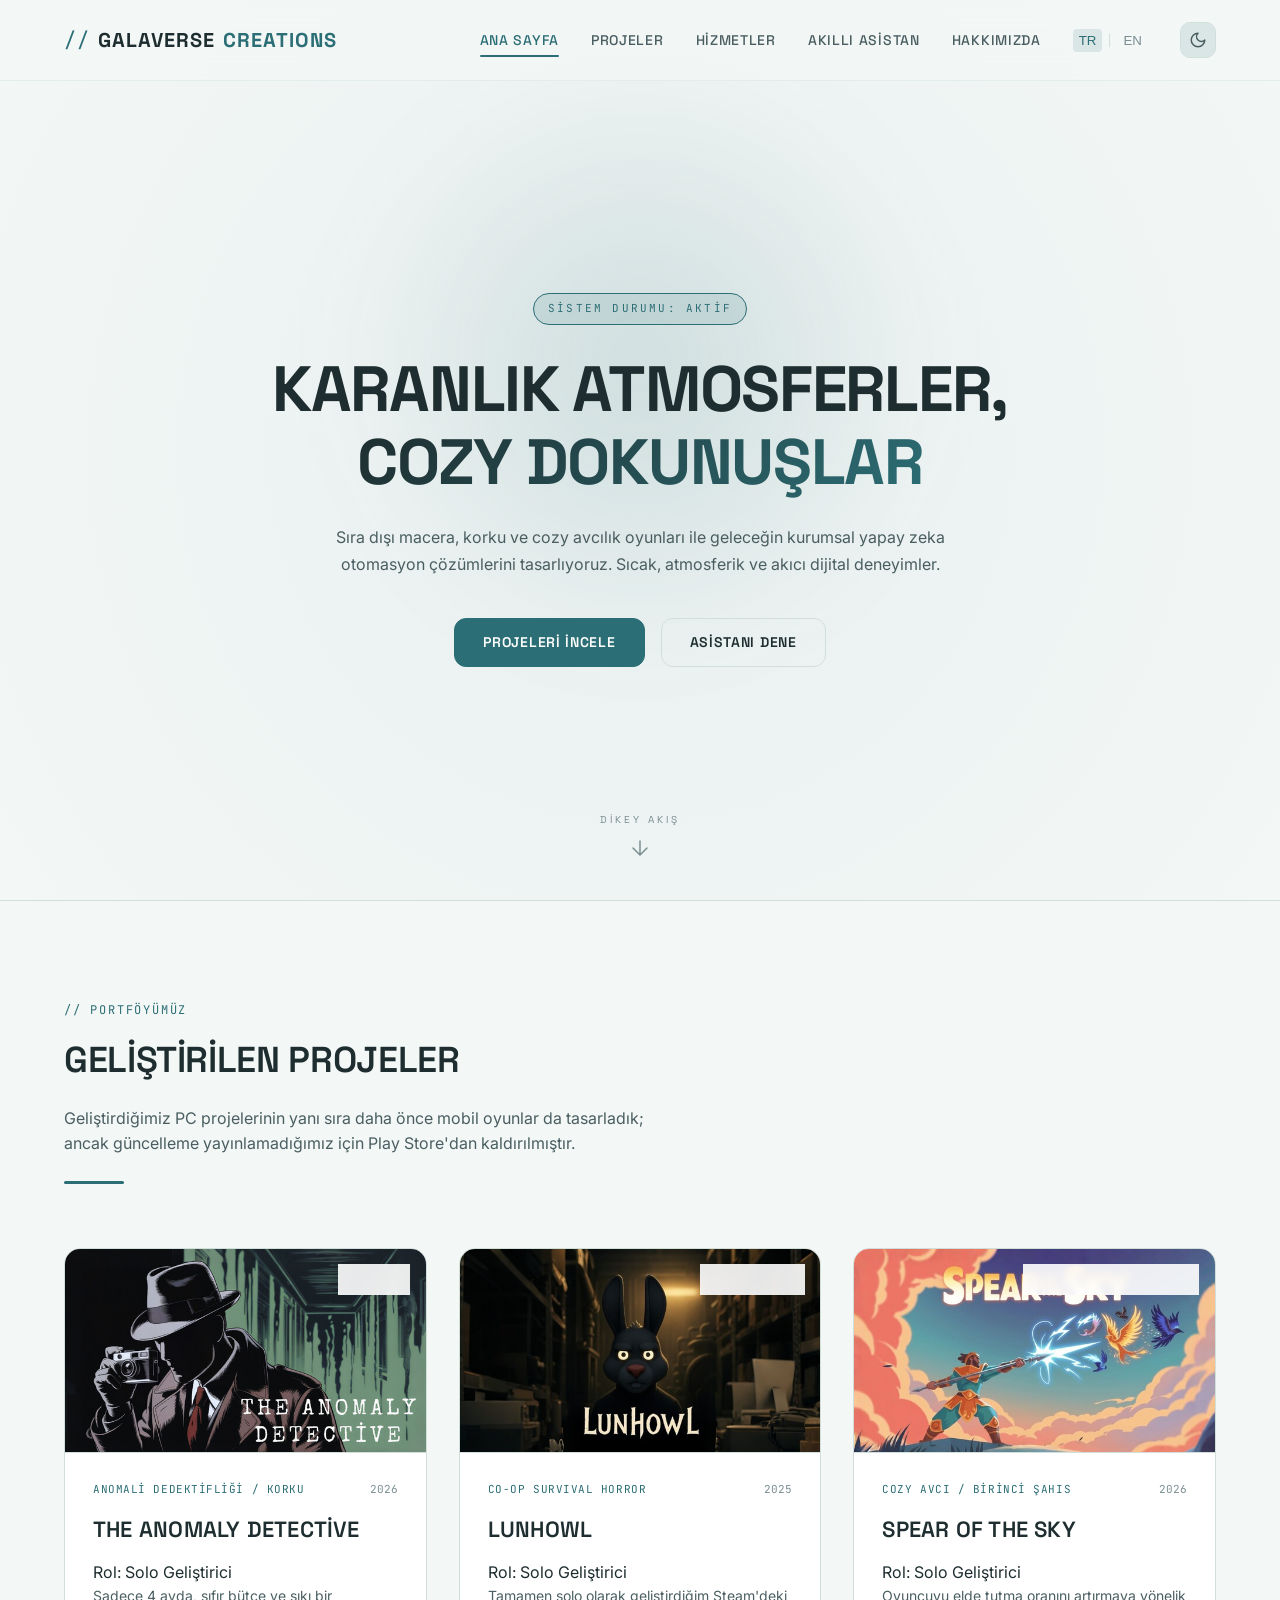
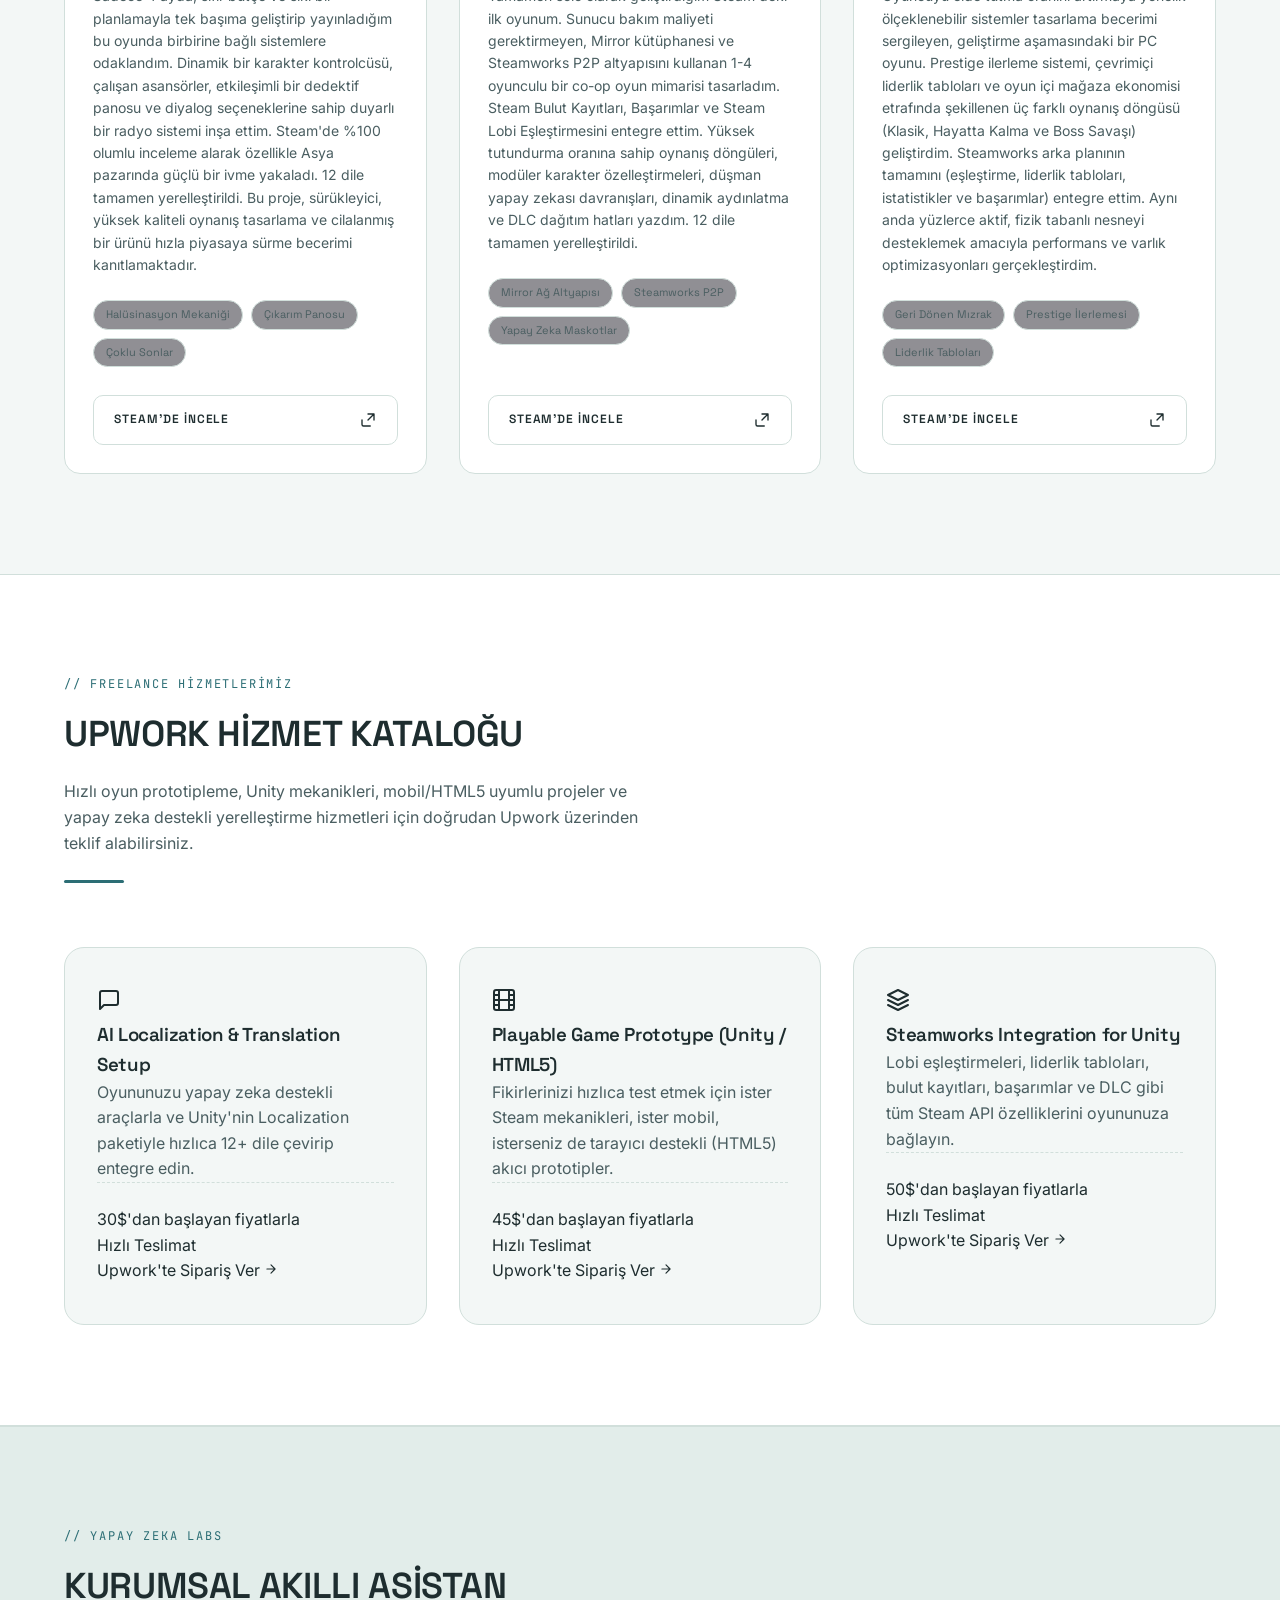
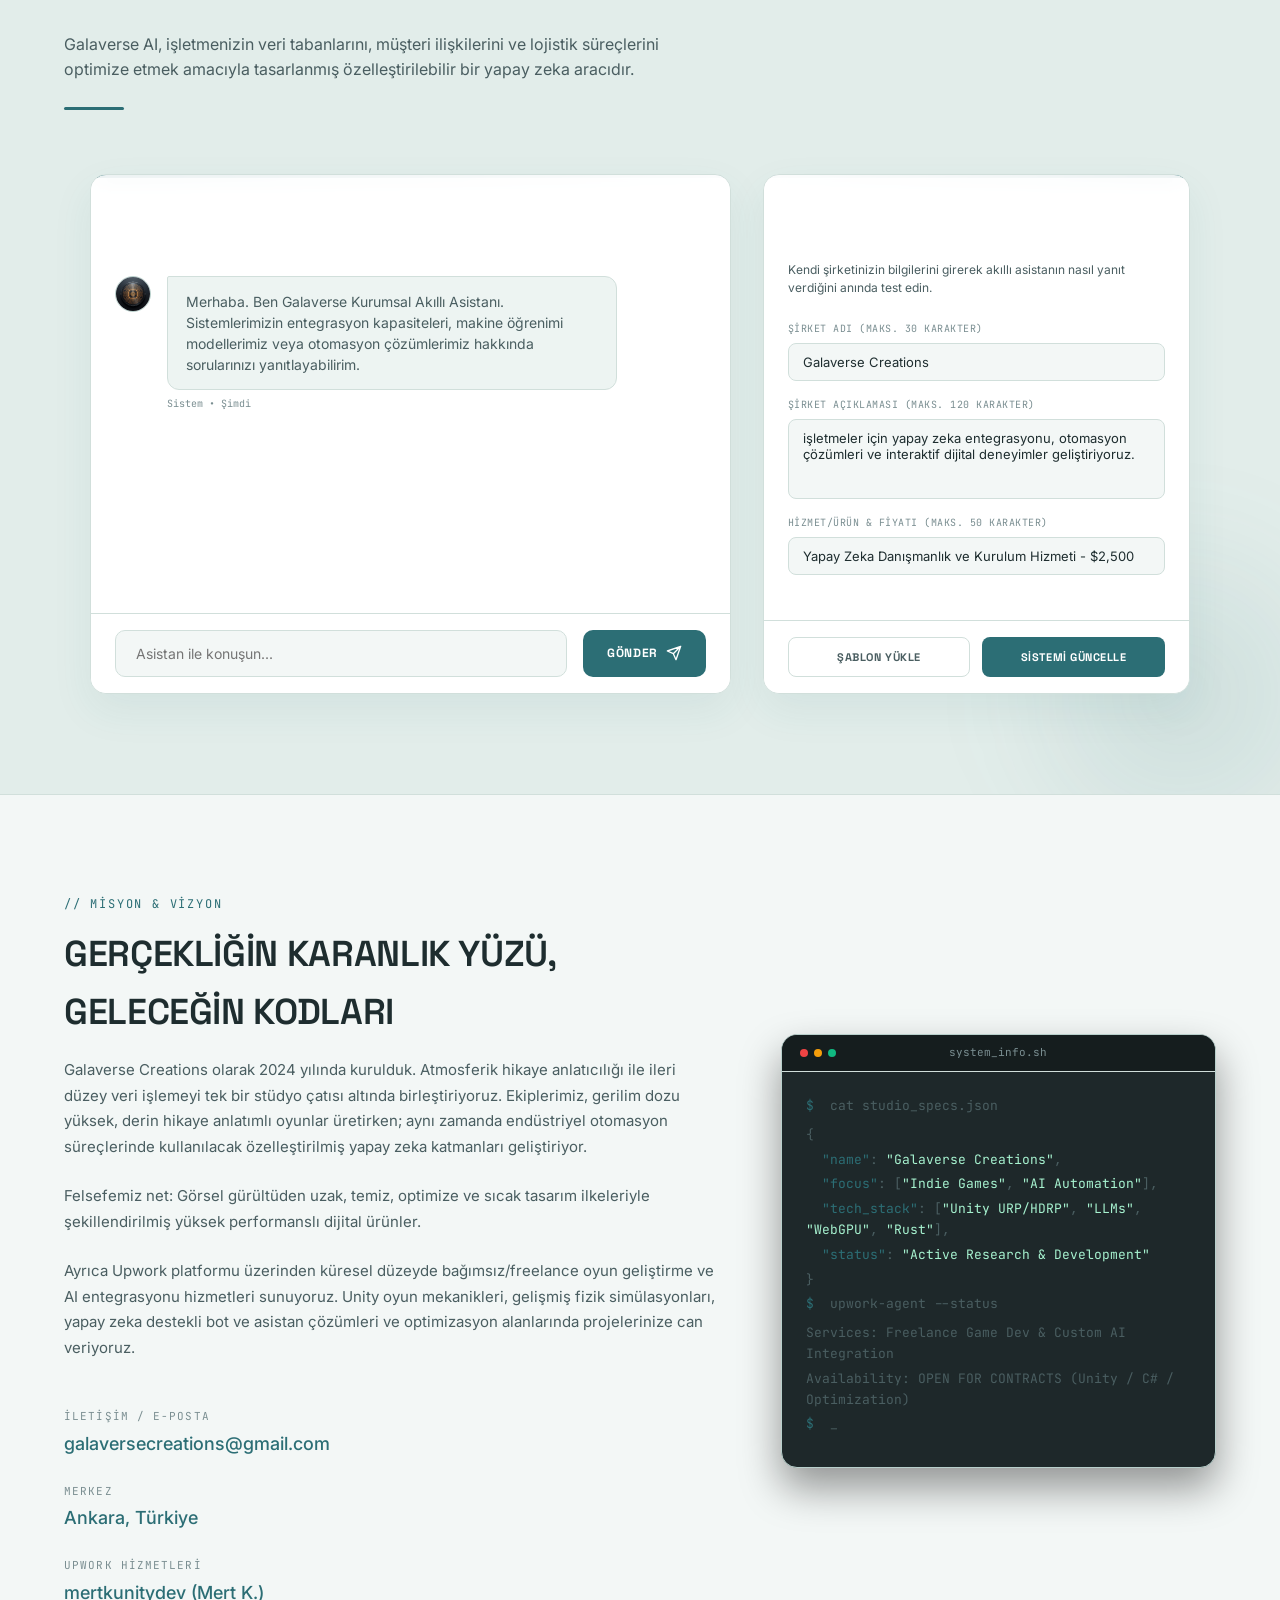
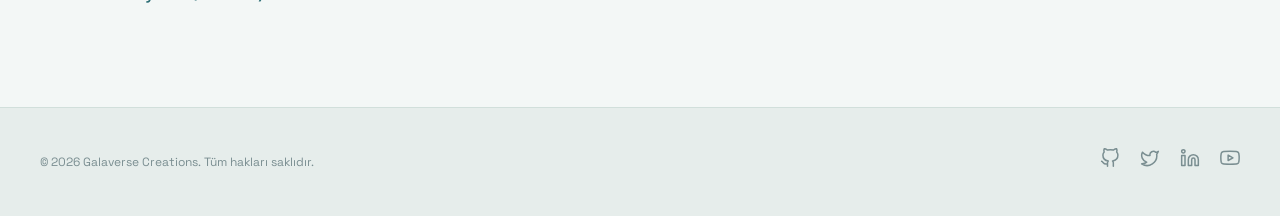
==== index.html @ a8abc3bf "Add Google site verification meta tag" ====
<!DOCTYPE html>
<html lang="tr">
<head>
    <meta charset="UTF-8">
    <meta name="viewport" content="width=device-width, initial-scale=1.0">
    <title>Galaverse Creations | Bağımsız Oyun ve Yapay Zeka Stüdyosu</title>
    <meta name="description" content="Galaverse Creations, karanlık atmosferli bağımsız oyunlar ve işletmeler için gelişmiş yapay zeka otomasyon çözümleri geliştiren bağımsız bir teknoloji stüdyosudur.">
    <!-- Google Fonts -->
    <link rel="preconnect" href="https://fonts.googleapis.com">
    <link rel="preconnect" href="https://fonts.gstatic.com" crossorigin>
    <link href="https://fonts.googleapis.com/css2?family=Inter:wght@300;400;500;600;700&family=Space+Grotesk:wght@400;500;600;700&family=JetBrains+Mono:wght@400;500&display=swap" rel="stylesheet">
    <!-- CSS Stylesheet -->
    <link rel="stylesheet" href="style.css">
    <!-- Theme Initialization Script to prevent FOUC -->
    <script>
        (function() {
            const savedTheme = localStorage.getItem('galaverse-theme') || 'light';
            document.documentElement.setAttribute('data-theme', savedTheme);
        })();
    </script>
    <meta name="google-site-verification" content="EVXBXXx0FS8y0Rr5lBXIFJo4Wmt5fH1FbypnMzbrVDs" />
</head>
<body>

    <!-- Sticky Navbar -->
    <nav class="navbar" id="navbar">
        <div class="nav-container">
            <a href="#home" class="logo">
                <span class="logo-symbol">//</span> GALAVERSE <span class="accent-text">CREATIONS</span>
            </a>
            
            <div class="nav-right">
                <ul class="nav-links" id="nav-links">
                    <li><a href="#home" class="nav-link active" data-i18n="nav-home">Ana Sayfa</a></li>
                    <li><a href="#projects" class="nav-link" data-i18n="nav-projects">Projeler</a></li>
                    <li><a href="#services" class="nav-link" data-i18n="nav-services">Hizmetler</a></li>
                    <li><a href="#assistant" class="nav-link" data-i18n="nav-assistant">Akıllı Asistan</a></li>
                    <li><a href="#about" class="nav-link" data-i18n="nav-about">Hakkımızda</a></li>
                </ul>

                <!-- Language Switcher -->
                <div class="lang-switch">
                    <button class="lang-btn active" data-lang="tr">TR</button>
                    <span class="lang-separator">|</span>
                    <button class="lang-btn" data-lang="en">EN</button>
                </div>

                <!-- Theme Switcher -->
                <button class="theme-toggle" id="theme-toggle" aria-label="Tema Değiştir">
                    <!-- Sun Icon (for Light Mode) -->
                    <svg class="theme-icon sun" width="18" height="18" viewBox="0 0 24 24" fill="none" stroke="currentColor" stroke-width="2" stroke-linecap="round" stroke-linejoin="round">
                        <circle cx="12" cy="12" r="4"></circle>
                        <path d="M12 2v2M12 20v2M4.93 4.93l1.41 1.41M17.66 17.66l1.41 1.41M2 12h2M20 12h2M6.34 17.66l-1.41 1.41M19.07 4.93l-1.41 1.41"></path>
                    </svg>
                    <!-- Moon Icon (for Dark Mode) -->
                    <svg class="theme-icon moon" width="18" height="18" viewBox="0 0 24 24" fill="none" stroke="currentColor" stroke-width="2" stroke-linecap="round" stroke-linejoin="round">
                        <path d="M12 3a6 6 0 0 0 9 9 9 9 0 1 1-9-9Z"></path>
                    </svg>
                </button>

                <button class="menu-toggle" id="menu-toggle" aria-label="Menüyü Aç">
                    <span class="bar"></span>
                    <span class="bar"></span>
                    <span class="bar"></span>
                </button>
            </div>
        </div>
    </nav>

    <!-- Hero Section -->
    <header class="hero-section" id="home">
        <div class="hero-bg-overlay"></div>
        <div class="hero-glow-blob"></div>
        <div class="hero-content">
            <div class="hero-badge" data-i18n="hero-badge">SİSTEM DURUMU: AKTİF</div>
            <h1 class="hero-title preserve-html" data-i18n="hero-title">Karanlık Atmosferler,<br><span class="gradient-text">Cozy Dokunuşlar</span></h1>
            <p class="hero-subtitle" data-i18n="hero-subtitle">Sıra dışı macera, korku ve cozy avcılık oyunları ile geleceğin kurumsal yapay zeka otomasyon çözümlerini tasarlıyoruz. Sıcak, atmosferik ve akıcı dijital deneyimler.</p>
            <div class="hero-buttons">
                <a href="#projects" class="btn btn-primary"><span data-i18n="hero-btn-projects">Projeleri İncele</span></a>
                <a href="#assistant" class="btn btn-outline"><span data-i18n="hero-btn-assistant">Asistanı Dene</span></a>
            </div>
        </div>
        <a href="#projects" class="scroll-down" aria-label="Aşağı Kaydır">
            <span class="scroll-text" data-i18n="hero-scroll">DİKEY AKIŞ</span>
            <svg class="scroll-icon" width="24" height="24" viewBox="0 0 24 24" fill="none" xmlns="http://www.w3.org/2000/svg">
                <path d="M12 5V19M12 19L5 12M12 19L19 12" stroke="currentColor" stroke-width="1.5" stroke-linecap="round" stroke-linejoin="round"/>
            </svg>
        </a>
    </header>

    <!-- Projects Section -->
    <section class="projects-section" id="projects">
        <div class="section-container">
            <div class="section-header">
                <span class="section-subtitle" data-i18n="section-subtitle-projects">// PORTFÖYÜMÜZ</span>
                <h2 class="section-title" data-i18n="section-title-projects">Geliştirilen Projeler</h2>
                <p class="section-desc" data-i18n="section-desc-projects">Geliştirdiğimiz PC projelerinin yanı sıra daha önce mobil oyunlar da tasarladık; ancak güncelleme yayınlamadığımız için Play Store'dan kaldırılmıştır.</p>
                <div class="section-line"></div>
            </div>

            <div class="projects-grid">
                <!-- Project 1: The Anomaly Detective -->
                <div class="project-card">
                    <div class="project-img-wrapper">
                        <img src="images/anomaly_detective.jpg" alt="The Anomaly Detective" class="project-img">
                        <div class="project-status" data-i18n="game1-status">YAYINDA</div>
                    </div>
                    <div class="project-content">
                        <div class="project-meta">
                            <span class="project-genre" data-i18n="game1-genre">ANOMALİ DEDEKTİFLİĞİ / KORKU</span>
                            <span class="project-year">2026</span>
                        </div>
                        <h3 class="project-title">The Anomaly Detective</h3>
                        <div class="project-role"><span data-i18n="project-role-label">Rol:</span> <span class="project-role-value" data-i18n="game1-role">Solo Geliştirici</span></div>
                        <p class="project-desc" data-i18n="game1-desc">Sadece 4 ayda, sıfır bütçe ve sıkı bir planlamayla tek başıma geliştirip yayınladığım bu oyunda birbirine bağlı sistemlere odaklandım. Dinamik bir karakter kontrolcüsü, çalışan asansörler, etkileşimli bir dedektif panosu ve diyalog seçeneklerine sahip duyarlı bir radyo sistemi inşa ettim. Steam'de %100 olumlu inceleme alarak özellikle Asya pazarında güçlü bir ivme yakaladı. 12 dile tamamen yerelleştirildi. Bu proje, sürükleyici, yüksek kaliteli oynanış tasarlama ve cilalanmış bir ürünü hızla piyasaya sürme becerimi kanıtlamaktadır.</p>
                        <div class="project-features">
                            <span class="feature-tag" data-i18n="game1-tag1">Halüsinasyon Mekaniği</span>
                            <span class="feature-tag" data-i18n="game1-tag2">Çıkarım Panosu</span>
                            <span class="feature-tag" data-i18n="game1-tag3">Çoklu Sonlar</span>
                        </div>
                        <a href="https://store.steampowered.com/app/4181340/The_Anomaly_Detective/" target="_blank" rel="noopener noreferrer" class="btn-card">
                            <span data-i18n="btn-steam">Steam'de İncele</span>
                            <svg width="18" height="18" viewBox="0 0 24 24" fill="none" xmlns="http://www.w3.org/2000/svg">
                                <path d="M12 4H20M20 4V12M20 4L12 12M9 20H15M4 12V18C4 19.1046 4.89543 20 6 20H9" stroke="currentColor" stroke-width="1.8" stroke-linecap="round" stroke-linejoin="round"/>
                            </svg>
                        </a>
                    </div>
                </div>

                <!-- Project 2: Lunhowl Coop Horror -->
                <div class="project-card">
                    <div class="project-img-wrapper">
                        <img src="images/lunhowl.jpg" alt="Lunhowl Coop Horror" class="project-img">
                        <div class="project-status" data-i18n="game2-status">ERKEN ERİŞİM</div>
                    </div>
                    <div class="project-content">
                        <div class="project-meta">
                            <span class="project-genre" data-i18n="game2-genre">CO-OP SURVIVAL HORROR</span>
                            <span class="project-year">2025</span>
                        </div>
                        <h3 class="project-title">Lunhowl</h3>
                        <div class="project-role"><span data-i18n="project-role-label">Rol:</span> <span class="project-role-value" data-i18n="game2-role">Solo Geliştirici</span></div>
                        <p class="project-desc" data-i18n="game2-desc">Tamamen solo olarak geliştirdiğim Steam'deki ilk oyunum. Sunucu bakım maliyeti gerektirmeyen, Mirror kütüphanesi ve Steamworks P2P altyapısını kullanan 1-4 oyunculu bir co-op oyun mimarisi tasarladım. Steam Bulut Kayıtları, Başarımlar ve Steam Lobi Eşleştirmesini entegre ettim. Yüksek tutundurma oranına sahip oynanış döngüleri, modüler karakter özelleştirmeleri, düşman yapay zekası davranışları, dinamik aydınlatma ve DLC dağıtım hatları yazdım. 12 dile tamamen yerelleştirildi.</p>
                        <div class="project-features">
                            <span class="feature-tag" data-i18n="game2-tag1">Mirror Ağ Altyapısı</span>
                            <span class="feature-tag" data-i18n="game2-tag2">Steamworks P2P</span>
                            <span class="feature-tag" data-i18n="game2-tag3">Yapay Zeka Maskotlar</span>
                        </div>
                        <a href="https://store.steampowered.com/app/3614690/Lunhowl_Coop_Horror/" target="_blank" rel="noopener noreferrer" class="btn-card">
                            <span data-i18n="btn-steam">Steam'de İncele</span>
                            <svg width="18" height="18" viewBox="0 0 24 24" fill="none" xmlns="http://www.w3.org/2000/svg">
                                <path d="M12 4H20M20 4V12M20 4L12 12M9 20H15M4 12V18C4 19.1046 4.89543 20 6 20H9" stroke="currentColor" stroke-width="1.8" stroke-linecap="round" stroke-linejoin="round"/>
                            </svg>
                        </a>
                    </div>
                </div>

                <!-- Project 3: Spear of the Sky -->
                <div class="project-card">
                    <div class="project-img-wrapper">
                        <img src="images/spear_of_the_sky.jpg" alt="Spear of the Sky" class="project-img">
                        <div class="project-status" data-i18n="game3-status">GELİŞTİRİLME AŞAMASINDA</div>
                    </div>
                    <div class="project-content">
                        <div class="project-meta">
                            <span class="project-genre" data-i18n="game3-genre">COZY AVCI / BİRİNCİ ŞAHIS</span>
                            <span class="project-year">2026</span>
                        </div>
                        <h3 class="project-title">Spear of the Sky</h3>
                        <div class="project-role"><span data-i18n="project-role-label">Rol:</span> <span class="project-role-value" data-i18n="game3-role">Solo Geliştirici</span></div>
                        <p class="project-desc" data-i18n="game3-desc">Oyuncuyu elde tutma oranını artırmaya yönelik ölçeklenebilir sistemler tasarlama becerimi sergileyen, geliştirme aşamasındaki bir PC oyunu. Prestige ilerleme sistemi, çevrimiçi liderlik tabloları ve oyun içi mağaza ekonomisi etrafında şekillenen üç farklı oynanış döngüsü (Klasik, Hayatta Kalma ve Boss Savaşı) geliştirdim. Steamworks arka planının tamamını (eşleştirme, liderlik tabloları, istatistikler ve başarımlar) entegre ettim. Aynı anda yüzlerce aktif, fizik tabanlı nesneyi desteklemek amacıyla performans ve varlık optimizasyonları gerçekleştirdim.</p>
                        <div class="project-features">
                            <span class="feature-tag" data-i18n="game3-tag1">Geri Dönen Mızrak</span>
                            <span class="feature-tag" data-i18n="game3-tag2">Prestige İlerlemesi</span>
                            <span class="feature-tag" data-i18n="game3-tag3">Liderlik Tabloları</span>
                        </div>
                        <a href="https://store.steampowered.com/app/4642840/Spear_of_the_Sky/" target="_blank" rel="noopener noreferrer" class="btn-card">
                            <span data-i18n="btn-steam">Steam'de İncele</span>
                            <svg width="18" height="18" viewBox="0 0 24 24" fill="none" xmlns="http://www.w3.org/2000/svg">
                                <path d="M12 4H20M20 4V12M20 4L12 12M9 20H15M4 12V18C4 19.1046 4.89543 20 6 20H9" stroke="currentColor" stroke-width="1.8" stroke-linecap="round" stroke-linejoin="round"/>
                            </svg>
                        </a>
                    </div>
                </div>
            </div>
        </div>
    </section>

    <!-- Upwork Freelance Services Section -->
    <section class="services-section" id="services">
        <div class="section-container">
            <div class="section-header">
                <span class="section-subtitle" data-i18n="section-subtitle-services">// FREELANCE HİZMETLERİMİZ</span>
                <h2 class="section-title" data-i18n="section-title-services">Upwork Hizmet Kataloğu</h2>
                <p class="section-desc" data-i18n="section-desc-services">Hızlı oyun prototipleme, Unity mekanikleri, mobil/HTML5 uyumlu projeler ve yapay zeka destekli yerelleştirme hizmetleri için doğrudan Upwork üzerinden teklif alabilirsiniz.</p>
                <div class="section-line"></div>
            </div>

            <div class="services-grid">
                <!-- Service 1: AI Localization -->
                <div class="service-card">
                    <div class="service-icon-wrapper">
                        <svg width="24" height="24" viewBox="0 0 24 24" fill="none" stroke="currentColor" stroke-width="2" stroke-linecap="round" stroke-linejoin="round">
                            <path d="M21 15a2 2 0 0 1-2 2H7l-4 4V5a2 2 0 0 1 2-2h14a2 2 0 0 1 2 2z"></path>
                        </svg>
                    </div>
                    <h3 class="service-card-title" data-i18n="service1-title">AI Localization & Translation Setup</h3>
                    <p class="service-card-desc" data-i18n="service1-desc">Oyununuzu yapay zeka destekli araçlarla ve Unity'nin Localization paketiyle hızlıca 12+ dile çevirip entegre edin.</p>
                    <div class="service-meta">
                        <span class="service-price" data-i18n="service1-price">30$'dan başlayan fiyatlarla</span>
                        <span class="service-delivery" data-i18n="service-delivery-fast">Hızlı Teslimat</span>
                    </div>
                    <a href="https://www.upwork.com/freelancers/mertkunitydev" target="_blank" rel="noopener noreferrer" class="btn-service">
                        <span data-i18n="btn-hire">Upwork'te Sipariş Ver</span>
                        <svg width="14" height="14" viewBox="0 0 24 24" fill="none" stroke="currentColor" stroke-width="2" stroke-linecap="round" stroke-linejoin="round">
                            <path d="M5 12h14M12 5l7 7-7 7"></path>
                        </svg>
                    </a>
                </div>

                <!-- Service 2: Rapid Prototyping -->
                <div class="service-card">
                    <div class="service-icon-wrapper">
                        <svg width="24" height="24" viewBox="0 0 24 24" fill="none" stroke="currentColor" stroke-width="2" stroke-linecap="round" stroke-linejoin="round">
                            <rect x="2" y="2" width="20" height="20" rx="2.18" ry="2.18"></rect>
                            <line x1="7" y1="2" x2="7" y2="22"></line>
                            <line x1="17" y1="2" x2="17" y2="22"></line>
                            <line x1="2" y1="12" x2="22" y2="12"></line>
                            <line x1="2" y1="7" x2="7" y2="7"></line>
                            <line x1="2" y1="17" x2="7" y2="17"></line>
                            <line x1="17" y1="17" x2="22" y2="17"></line>
                            <line x1="17" y1="7" x2="22" y2="7"></line>
                        </svg>
                    </div>
                    <h3 class="service-card-title" data-i18n="service2-title">Playable Game Prototype (Unity / HTML5)</h3>
                    <p class="service-card-desc" data-i18n="service2-desc">Fikirlerinizi hızlıca test etmek için ister Steam mekanikleri, ister mobil, isterseniz de tarayıcı destekli (HTML5) akıcı prototipler.</p>
                    <div class="service-meta">
                        <span class="service-price" data-i18n="service2-price">45$'dan başlayan fiyatlarla</span>
                        <span class="service-delivery" data-i18n="service-delivery-fast">Hızlı Teslimat</span>
                    </div>
                    <a href="https://www.upwork.com/freelancers/mertkunitydev" target="_blank" rel="noopener noreferrer" class="btn-service">
                        <span data-i18n="btn-hire">Upwork'te Sipariş Ver</span>
                        <svg width="14" height="14" viewBox="0 0 24 24" fill="none" stroke="currentColor" stroke-width="2" stroke-linecap="round" stroke-linejoin="round">
                            <path d="M5 12h14M12 5l7 7-7 7"></path>
                        </svg>
                    </a>
                </div>

                <!-- Service 3: Steamworks Integration -->
                <div class="service-card">
                    <div class="service-icon-wrapper">
                        <svg width="24" height="24" viewBox="0 0 24 24" fill="none" stroke="currentColor" stroke-width="2" stroke-linecap="round" stroke-linejoin="round">
                            <path d="M12 2L2 7l10 5 10-5-10-5zM2 17l10 5 10-5M2 12l10 5 10-5"></path>
                        </svg>
                    </div>
                    <h3 class="service-card-title" data-i18n="service3-title">Steamworks Integration for Unity</h3>
                    <p class="service-card-desc" data-i18n="service3-desc">Lobi eşleştirmeleri, liderlik tabloları, bulut kayıtları, başarımlar ve DLC gibi tüm Steam API özelliklerini oyununuza bağlayın.</p>
                    <div class="service-meta">
                        <span class="service-price" data-i18n="service3-price">50$'dan başlayan fiyatlarla</span>
                        <span class="service-delivery" data-i18n="service-delivery-fast">Hızlı Teslimat</span>
                    </div>
                    <a href="https://www.upwork.com/freelancers/mertkunitydev" target="_blank" rel="noopener noreferrer" class="btn-service">
                        <span data-i18n="btn-hire">Upwork'te Sipariş Ver</span>
                        <svg width="14" height="14" viewBox="0 0 24 24" fill="none" stroke="currentColor" stroke-width="2" stroke-linecap="round" stroke-linejoin="round">
                            <path d="M5 12h14M12 5l7 7-7 7"></path>
                        </svg>
                    </a>
                </div>
            </div>
        </div>
    </section>

    <!-- Intelligent Assistant Chat UI -->
    <section class="assistant-section" id="assistant">
        <div class="section-container">
            <div class="section-header">
                <span class="section-subtitle" data-i18n="section-subtitle-assistant">// YAPAY ZEKA LABS</span>
                <h2 class="section-title" data-i18n="section-title-assistant">Kurumsal Akıllı Asistan</h2>
                <p class="section-desc" data-i18n="section-desc-assistant">Galaverse AI, işletmenizin veri tabanlarını, müşteri ilişkilerini ve lojistik süreçlerini optimize etmek amacıyla tasarlanmış özelleştirilebilir bir yapay zeka aracıdır.</p>
                <div class="section-line"></div>
            </div>

            <!-- Assistant Workspace Grid -->
            <div class="assistant-workspace">
                <!-- Left: Chat Console UI -->
                <div class="chat-container">
                    <div class="chat-header">
                        <div class="chat-header-info">
                            <div class="status-indicator online"></div>
                            <div>
                                <span class="chat-bot-name">GALAVERSE AI v1.0.4-beta</span>
                                <span class="chat-bot-status" data-i18n="chat-status">Aktif & Öğreniyor</span>
                            </div>
                        </div>
                        <div class="chat-header-actions">
                            <span class="chat-latency" data-i18n="chat-latency">GECİKME: 42ms</span>
                        </div>
                    </div>

                    <div class="chat-body" id="chat-body">
                        <!-- Bot message -->
                        <div class="chat-message bot">
                            <div class="message-avatar">
                                <img src="images/ai_avatar.png" alt="Galaverse AI Avatar">
                            </div>
                            <div class="message-wrapper">
                                <div class="message-content">
                                    <p data-i18n="chat-initial">Merhaba. Ben Galaverse Kurumsal Akıllı Asistanı. Sistemlerimizin entegrasyon kapasiteleri, makine öğrenimi modellerimiz veya otomasyon çözümlerimiz hakkında sorularınızı yanıtlayabilirim.</p>
                                </div>
                                <span class="message-time"><span data-i18n="chat-system">Sistem</span> • <span data-i18n="chat-now">Şimdi</span></span>
                            </div>
                        </div>
                    </div>

                    <form class="chat-input-area" id="chat-form">
                        <input type="text" id="chat-input" placeholder="Asistan ile konuşun..." data-i18n="chat-placeholder" autocomplete="off" required>
                        <button type="submit" class="chat-send-btn" aria-label="Mesaj Gönder">
                            <span class="btn-text" data-i18n="chat-send">GÖNDER</span>
                            <svg class="send-icon" width="16" height="16" viewBox="0 0 24 24" fill="none" xmlns="http://www.w3.org/2000/svg">
                                <path d="M22 2L11 13M22 2L15 22L11 13M11 13L2 9L22 2" stroke="currentColor" stroke-width="2" stroke-linecap="round" stroke-linejoin="round"/>
                            </svg>
                        </button>
                    </form>
                </div>

                <!-- Right: Configurator Form -->
                <div class="config-container">
                    <div class="config-header">
                        <span class="config-header-title" data-i18n="cfg-title">Asistanı Özelleştir</span>
                    </div>
                    
                    <div class="config-body">
                        <p class="config-description" data-i18n="cfg-subtitle">Kendi şirketinizin bilgilerini girerek akıllı asistanın nasıl yanıt verdiğini anında test edin.</p>
                        
                        <div class="config-field">
                            <label class="config-label" for="cfg-name" data-i18n="cfg-label-name">Şirket Adı (Maks. 30 Karakter)</label>
                            <input type="text" id="cfg-name" class="config-input" maxlength="30" placeholder="Örn: Galaverse Tech">
                        </div>

                        <div class="config-field">
                            <label class="config-label" for="cfg-desc" data-i18n="cfg-label-desc">Şirket Açıklaması (Maks. 120 Karakter)</label>
                            <textarea id="cfg-desc" class="config-textarea" maxlength="120" placeholder="Örn: İşletmeler için mobil ve web çözümleri sunuyoruz."></textarea>
                        </div>

                        <div class="config-field">
                            <label class="config-label" for="cfg-product" data-i18n="cfg-label-product">Hizmet/Ürün & Fiyatı (Maks. 50 Karakter)</label>
                            <input type="text" id="cfg-product" class="config-input" maxlength="50" placeholder="Örn: Mobil Uygulama Geliştirme - $5,000">
                        </div>
                    </div>

                    <div class="config-actions">
                        <button type="button" id="cfg-btn-demo" class="config-btn config-btn-demo" data-i18n="cfg-btn-demo">Şablon Yükle</button>
                        <button type="button" id="cfg-btn-apply" class="config-btn config-btn-apply" data-i18n="cfg-btn-apply">Güncelle</button>
                    </div>

                    <!-- Small Toast -->
                    <div id="cfg-toast" class="config-toast">Sistem güncellendi!</div>
                </div>
            </div>
        </div>
    </section>

    <!-- About & Contact Section -->
    <section class="about-section" id="about">
        <div class="section-container">
            <div class="about-grid">
                <div class="about-info">
                    <span class="section-subtitle" data-i18n="section-subtitle-about">// MİSYON & VİZYON</span>
                    <h2 class="section-title" data-i18n="section-title-about">Gerçekliğin Karanlık Yüzü, Geleceğin Kodları</h2>
                    <p class="about-text" data-i18n="about-text-1">Galaverse Creations olarak 2024 yılında kurulduk. Atmosferik hikaye anlatıcılığı ile ileri düzey veri işlemeyi tek bir stüdyo çatısı altında birleştiriyoruz. Ekiplerimiz, gerilim dozu yüksek, derin hikaye anlatımlı oyunlar üretirken; aynı zamanda endüstriyel otomasyon süreçlerinde kullanılacak özelleştirilmiş yapay zeka katmanları geliştiriyor.</p>
                    <p class="about-text" data-i18n="about-text-2">Felsefemiz net: Görsel gürültüden uzak, temiz, optimize ve sıcak tasarım ilkeleriyle şekillendirilmiş yüksek performanslı dijital ürünler.</p>
                    <p class="about-text" data-i18n="about-text-3">Ayrıca Upwork platformu üzerinden küresel düzeyde bağımsız/freelance oyun geliştirme ve AI entegrasyonu hizmetleri sunuyoruz. Unity oyun mekanikleri, gelişmiş fizik simülasyonları, yapay zeka destekli bot ve asistan çözümleri ve optimizasyon alanlarında projelerinize can veriyoruz.</p>
                    
                    <div class="contact-details">
                        <div class="contact-item">
                            <span class="contact-label" data-i18n="contact-label-email">İLETİŞİM / E-POSTA</span>
                            <a href="mailto:galaversecreations@gmail.com" class="contact-value">galaversecreations@gmail.com</a>
                        </div>
                        <div class="contact-item">
                            <span class="contact-label" data-i18n="contact-label-hq">MERKEZ</span>
                            <span class="contact-value" data-i18n="contact-val-hq">Ankara, Türkiye</span>
                        </div>
                        <div class="contact-item">
                            <span class="contact-label" data-i18n="contact-label-upwork">UPWORK</span>
                            <a href="https://www.upwork.com/freelancers/mertkunitydev" target="_blank" rel="noopener noreferrer" class="contact-value">mertkunitydev (Mert K.)</a>
                        </div>
                    </div>
                </div>

                <div class="about-terminal">
                    <div class="terminal-header">
                        <div class="terminal-dots">
                            <span class="dot red"></span>
                            <span class="dot yellow"></span>
                            <span class="dot green"></span>
                        </div>
                        <span class="terminal-title">system_info.sh</span>
                    </div>
                    <div class="terminal-body">
                        <p class="term-line"><span class="term-prompt">$</span> cat studio_specs.json</p>
                        <p class="term-output">{</p>
                        <p class="term-output">&nbsp;&nbsp;<span class="term-key">"name"</span>: <span class="term-val">"Galaverse Creations"</span>,</p>
                        <p class="term-output">&nbsp;&nbsp;<span class="term-key">"focus"</span>: [<span class="term-val">"Indie Games"</span>, <span class="term-val">"AI Automation"</span>],</p>
                        <p class="term-output">&nbsp;&nbsp;<span class="term-key">"tech_stack"</span>: [<span class="term-val">"Unity URP/HDRP"</span>, <span class="term-val">"LLMs"</span>, <span class="term-val">"WebGPU"</span>, <span class="term-val">"Rust"</span>],</p>
                        <p class="term-output">&nbsp;&nbsp;<span class="term-key">"status"</span>: <span class="term-val">"Active Research & Development"</span></p>
                        <p class="term-output">}</p>
                        <p class="term-line"><span class="term-prompt">$</span> upwork-agent --status</p>
                        <p class="term-output">Services: Freelance Game Dev & Custom AI Integration</p>
                        <p class="term-output">Availability: OPEN FOR CONTRACTS (Unity / C# / Optimization)</p>
                        <p class="term-line"><span class="term-prompt">$</span> <span class="blink">_</span></p>
                    </div>
                </div>
            </div>
        </div>
    </section>

    <!-- Footer -->
    <footer class="footer">
        <div class="footer-container">
            <p class="footer-copy" data-i18n="footer-copy">© 2026 Galaverse Creations. Tüm hakları saklıdır.</p>
            <div class="footer-socials">
                <a href="https://github.com" target="_blank" rel="noopener noreferrer" class="social-link" aria-label="GitHub">
                    <svg width="20" height="20" viewBox="0 0 24 24" fill="none" stroke="currentColor" stroke-width="1.8" stroke-linecap="round" stroke-linejoin="round">
                        <path d="M9 19c-5 1.5-5-2.5-7-3m14 6v-3.87a3.37 3.37 0 0 0-.94-2.61c3.14-.35 6.44-1.54 6.44-7A5.44 5.44 0 0 0 20 4.77 5.07 5.07 0 0 0 19.91 1S18.73.65 16 2.48a13.38 13.38 0 0 0-7 0C6.27.65 5.09 1 5.09 1A5.07 5.07 0 0 0 5 4.77a5.44 5.44 0 0 0-1.5 3.78c0 5.42 3.3 6.61 6.44 7A3.37 3.37 0 0 0 9 18.13V22"/>
                    </svg>
                </a>
                <a href="https://twitter.com" target="_blank" rel="noopener noreferrer" class="social-link" aria-label="Twitter">
                    <svg width="20" height="20" viewBox="0 0 24 24" fill="none" stroke="currentColor" stroke-width="1.8" stroke-linecap="round" stroke-linejoin="round">
                        <path d="M22 4s-.7 2.1-2 3.4c1.6 10-9.4 17.3-18 11.6 2.2.1 4.4-.6 6-2C3 15.5.5 9.6 3 5c2.2 2.6 5.6 4.1 9 4-.9-4.2 4-6.6 7-3.8 1.1 0 3-1.2 3-1.2z"/>
                    </svg>
                </a>
                <a href="https://linkedin.com" target="_blank" rel="noopener noreferrer" class="social-link" aria-label="LinkedIn">
                    <svg width="20" height="20" viewBox="0 0 24 24" fill="none" stroke="currentColor" stroke-width="1.8" stroke-linecap="round" stroke-linejoin="round">
                        <path d="M16 8a6 6 0 0 1 6 6v7h-4v-7a2 2 0 0 0-2-2 2 2 0 0 0-2 2v7h-4v-7a6 6 0 0 1 6-6z"/>
                        <rect x="2" y="9" width="4" height="12"/>
                        <circle cx="4" cy="4" r="2"/>
                    </svg>
                </a>
                <a href="https://youtube.com" target="_blank" rel="noopener noreferrer" class="social-link" aria-label="YouTube">
                    <svg width="20" height="20" viewBox="0 0 24 24" fill="none" stroke="currentColor" stroke-width="1.8" stroke-linecap="round" stroke-linejoin="round">
                        <path d="M22.54 6.42a2.78 2.78 0 0 0-1.94-2C18.88 4 12 4 12 4s-6.88 0-8.6.46a2.78 2.78 0 0 0-1.94 2A29 29 0 0 0 1 11.75a29 29 0 0 0 .46 5.33A2.78 2.78 0 0 0 3.4 19c1.72.46 8.6.46 8.6.46s6.88 0 8.6-.46a2.78 2.78 0 0 0 1.94-2 29 29 0 0 0 .46-5.25 29 29 0 0 0-.46-5.33z"/>
                        <polygon points="9.75 15.02 15.5 11.75 9.75 8.48 9.75 15.02"/>
                    </svg>
                </a>
            </div>
        </div>
    </footer>

    <!-- JS Script -->
    <script src="script.js"></script>
</body>
</html>
---- style.css ----
/* ==========================================================================
   GALAVERSE CREATIONS - DESIGN SYSTEM & STYLESHEET
   Theme: Cozy Light, Atmospheric Professional, Indie Games
   Accent: Deep Ocean Teal (#2c6e75)
   ========================================================================== */

/* Variables */
:root {
    --bg-main: #f3f7f6;
    --bg-card: #ffffff;
    --bg-card-hover: #edf4f2;
    --bg-terminal: #1e282a;
    --border-color: #d1dfdb;
    --border-color-hover: #b8cfcb;
    
    --accent: #2c6e75;
    --accent-hover: #1f5056;
    --accent-glow: rgba(44, 110, 117, 0.12);
    
    --text-primary: #1e2d2f;
    --text-secondary: #4a5e61;
    --text-muted: #7a8e91;
    
    --navbar-bg: rgba(243, 247, 246, 0.75);
    --navbar-bg-scrolled: rgba(243, 247, 246, 0.92);
    --footer-bg: #e6edeb;
    --assistant-bg: #e2edea;
    --terminal-hdr-bg: #151d1e;
    --chat-header-bg: rgba(255, 255, 255, 0.85);
    
    --font-heading: 'Space Grotesk', -apple-system, BlinkMacSystemFont, "Segoe UI", Roboto, sans-serif;
    --font-body: 'Inter', -apple-system, BlinkMacSystemFont, "Segoe UI", Roboto, sans-serif;
    --font-mono: 'JetBrains Mono', monospace;
    
    --transition-smooth: all 0.3s cubic-bezier(0.25, 0.8, 0.25, 1);
    --transition-fast: all 0.15s ease-out;
}

[data-theme="dark"] {
    --bg-main: #141b1d;
    --bg-card: #1c2527;
    --bg-card-hover: #222d30;
    --bg-terminal: #0b0e0f;
    --border-color: #2b393c;
    --border-color-hover: #3b4e52;
    
    --accent: #4ba6b0;
    --accent-hover: #6bc2cc;
    --accent-glow: rgba(75, 166, 176, 0.15);
    
    --text-primary: #e6f1f2;
    --text-secondary: #a3b8ba;
    --text-muted: #6e8487;
    
    --navbar-bg: rgba(20, 27, 29, 0.75);
    --navbar-bg-scrolled: rgba(20, 27, 29, 0.92);
    --footer-bg: #0d1213;
    --assistant-bg: #0d1213;
    --terminal-hdr-bg: #0b0e0f;
    --chat-header-bg: rgba(28, 37, 39, 0.85);
}

/* Reset & Base Styles */
* {
    margin: 0;
    padding: 0;
    box-sizing: border-box;
}

html {
    scroll-behavior: smooth;
    scroll-padding-top: 80px; /* Offset for sticky nav */
    background-color: var(--bg-main);
    color: var(--text-primary);
    font-family: var(--font-body);
    -webkit-font-smoothing: antialiased;
    -moz-osx-font-smoothing: grayscale;
}

body {
    overflow-x: hidden;
    line-height: 1.6;
}

/* Custom Scrollbar */
::-webkit-scrollbar {
    width: 8px;
    height: 8px;
}
::-webkit-scrollbar-track {
    background: var(--bg-main);
}
::-webkit-scrollbar-thumb {
    background: var(--border-color);
    border-radius: 4px;
}
::-webkit-scrollbar-thumb:hover {
    background: var(--accent);
}

/* Common Typography & Layout */
h1, h2, h3, h4, h5, h6 {
    font-family: var(--font-heading);
    font-weight: 600;
    letter-spacing: -0.02em;
    color: var(--text-primary);
}

p {
    color: var(--text-secondary);
}

a {
    text-decoration: none;
    color: inherit;
    transition: var(--transition-fast);
}

.accent-text {
    color: var(--accent);
}

.gradient-text {
    background: linear-gradient(135deg, var(--text-primary) 0%, var(--accent) 100%);
    -webkit-background-clip: text;
    -webkit-text-fill-color: transparent;
}

.section-container {
    max-width: 1200px;
    margin: 0 auto;
    padding: 100px 24px;
}

/* Buttons */
.btn {
    display: inline-flex;
    align-items: center;
    justify-content: center;
    padding: 12px 28px;
    font-family: var(--font-heading);
    font-size: 14px;
    font-weight: 600;
    letter-spacing: 0.05em;
    text-transform: uppercase;
    border-radius: 12px; /* Cozy rounded corners */
    cursor: pointer;
    transition: var(--transition-smooth);
}

.btn-primary {
    background-color: var(--accent);
    color: #ffffff;
    border: 1px solid var(--accent);
}

.btn-primary:hover {
    background-color: var(--accent-hover);
    border-color: var(--accent-hover);
    box-shadow: 0 0 20px var(--accent-glow);
    transform: translateY(-2px);
}

.btn-outline {
    background-color: transparent;
    color: var(--text-primary);
    border: 1px solid var(--border-color);
}

.btn-outline:hover {
    border-color: var(--accent);
    color: var(--accent);
    transform: translateY(-2px);
}

/* Header & Navigation */
.navbar {
    position: fixed;
    top: 0;
    left: 0;
    width: 100%;
    z-index: 1000;
    border-bottom: 1px solid rgba(44, 110, 117, 0.08);
    background-color: var(--navbar-bg);
    backdrop-filter: blur(16px);
    -webkit-backdrop-filter: blur(16px);
    transition: var(--transition-smooth);
}

.navbar.scrolled {
    background-color: var(--navbar-bg-scrolled);
    border-bottom-color: var(--border-color-hover);
    box-shadow: 0 4px 30px rgba(44, 110, 117, 0.04);
}

.nav-container {
    max-width: 1200px;
    margin: 0 auto;
    display: flex;
    justify-content: space-between;
    align-items: center;
    padding: 20px 24px;
    height: 80px;
}

.logo {
    font-family: var(--font-heading);
    font-size: 20px;
    font-weight: 700;
    letter-spacing: 0.05em;
    color: var(--text-primary);
    display: flex;
    align-items: center;
    gap: 8px;
}

.logo-symbol {
    color: var(--accent);
    font-family: var(--font-mono);
    font-weight: 400;
}

.nav-right {
    display: flex;
    align-items: center;
    gap: 32px;
}

.nav-links {
    display: flex;
    gap: 32px;
    list-style: none;
}

.nav-link {
    font-family: var(--font-heading);
    font-size: 14px;
    font-weight: 500;
    letter-spacing: 0.05em;
    text-transform: uppercase;
    color: var(--text-secondary);
    position: relative;
    padding: 8px 0;
}

.nav-link::after {
    content: '';
    position: absolute;
    bottom: 0;
    left: 0;
    width: 0;
    height: 2px;
    background-color: var(--accent);
    transition: var(--transition-smooth);
    border-radius: 2px;
}

.nav-link:hover {
    color: var(--text-primary);
}

.nav-link:hover::after,
.nav-link.active::after {
    width: 100%;
}

.nav-link.active {
    color: var(--accent);
}

/* Language Switcher */
.lang-switch {
    display: flex;
    align-items: center;
    gap: 6px;
    font-family: var(--font-heading);
    font-size: 13px;
    font-weight: 600;
}

.lang-btn {
    background: none;
    border: none;
    color: var(--text-muted);
    cursor: pointer;
    padding: 4px 6px;
    transition: var(--transition-fast);
    border-radius: 4px;
}

.lang-btn:hover, .lang-btn.active {
    color: var(--accent);
    background-color: var(--accent-glow);
}

.lang-separator {
    color: var(--border-color);
    font-weight: 400;
}

.menu-toggle {
    display: none;
    background: none;
    border: none;
    cursor: pointer;
    flex-direction: column;
    gap: 6px;
}

.menu-toggle .bar {
    width: 20px;
    height: 2px;
    background-color: var(--text-primary);
    transition: var(--transition-smooth);
    border-radius: 2px;
}

/* Hero Section */
.hero-section {
    min-height: 100vh;
    display: flex;
    flex-direction: column;
    justify-content: center;
    align-items: center;
    position: relative;
    padding: 120px 24px 60px;
    background-color: var(--bg-main);
    overflow: hidden;
}

.hero-bg-overlay {
    position: absolute;
    top: 0;
    left: 0;
    width: 100%;
    height: 100%;
    background: radial-gradient(circle at center, rgba(44, 110, 117, 0.05) 0%, var(--bg-main) 100%),
                linear-gradient(180deg, rgba(243, 247, 246, 0.4) 0%, var(--bg-main) 100%);
    z-index: 1;
}

.hero-glow-blob {
    position: absolute;
    top: 40%;
    left: 50%;
    transform: translate(-50%, -50%);
    width: 600px;
    height: 600px;
    background: radial-gradient(circle, rgba(44, 110, 117, 0.15) 0%, rgba(44, 110, 117, 0) 70%);
    filter: blur(50px);
    z-index: 1;
    pointer-events: none;
}

.hero-content {
    position: relative;
    z-index: 2;
    max-width: 850px;
    text-align: center;
    display: flex;
    flex-direction: column;
    align-items: center;
}

.hero-badge {
    font-family: var(--font-mono);
    font-size: 11px;
    letter-spacing: 0.2em;
    color: var(--accent);
    border: 1px solid var(--accent);
    padding: 6px 14px;
    margin-bottom: 28px;
    background: var(--accent-glow);
    border-radius: 20px;
    animation: pulseGlow 3s infinite ease-in-out;
}

.hero-title {
    font-size: 64px;
    line-height: 1.15;
    font-weight: 700;
    margin-bottom: 24px;
    text-transform: uppercase;
}

.hero-subtitle {
    font-size: 16px;
    max-width: 650px;
    margin-bottom: 40px;
    color: var(--text-secondary);
    line-height: 1.7;
}

.hero-buttons {
    display: flex;
    gap: 16px;
}

.scroll-down {
    position: absolute;
    bottom: 40px;
    left: 50%;
    transform: translateX(-50%);
    z-index: 2;
    display: flex;
    flex-direction: column;
    align-items: center;
    gap: 8px;
    color: var(--text-muted);
    font-family: var(--font-heading);
    font-size: 10px;
    letter-spacing: 0.3em;
    transition: var(--transition-smooth);
}

.scroll-down:hover {
    color: var(--accent);
}

.scroll-icon {
    animation: bounceDown 2s infinite ease-in-out;
}

/* Sections Common Header */
.section-header {
    margin-bottom: 64px;
    position: relative;
}

.section-subtitle {
    font-family: var(--font-mono);
    font-size: 12px;
    color: var(--accent);
    letter-spacing: 0.15em;
    display: block;
    margin-bottom: 12px;
}

.section-title {
    font-size: 36px;
    text-transform: uppercase;
    letter-spacing: -0.01em;
    margin-bottom: 16px;
}

.section-desc {
    max-width: 600px;
    color: var(--text-secondary);
    margin-bottom: 24px;
    line-height: 1.6;
}

.section-line {
    width: 60px;
    height: 3px;
    background-color: var(--accent);
    border-radius: 2px;
}

/* Projects Section */
.projects-section {
    background-color: var(--bg-main);
    border-top: 1px solid var(--border-color);
}

.projects-grid {
    display: grid;
    grid-template-columns: repeat(3, 1fr);
    gap: 32px;
}

.project-card {
    background-color: var(--bg-card);
    border: 1px solid var(--border-color);
    border-radius: 16px; /* Soft cozy edges */
    transition: var(--transition-smooth);
    display: flex;
    flex-direction: column;
    position: relative;
    overflow: hidden;
}

.project-card::before {
    content: '';
    position: absolute;
    top: 0;
    left: 0;
    width: 100%;
    height: 100%;
    border: 1px solid transparent;
    border-radius: 16px;
    transition: var(--transition-smooth);
    pointer-events: none;
    z-index: 5;
}

.project-card:hover {
    background-color: var(--bg-card-hover);
    transform: translateY(-6px);
    box-shadow: 0 16px 40px rgba(44, 110, 117, 0.08);
    border-color: rgba(44, 110, 117, 0.25);
}

.project-card:hover::before {
    border-color: rgba(44, 110, 117, 0.3);
    box-shadow: inset 0 0 20px rgba(44, 110, 117, 0.04);
}

.project-img-wrapper {
    position: relative;
    width: 100%;
    padding-top: 56.25%; /* 16:9 Aspect Ratio */
    background-color: var(--bg-main);
    overflow: hidden;
    border-bottom: 1px solid var(--border-color);
}

.project-img {
    position: absolute;
    top: 0;
    left: 0;
    width: 100%;
    height: 100%;
    object-fit: cover;
    transition: transform 0.6s cubic-bezier(0.25, 0.8, 0.25, 1);
}

.project-card:hover .project-img {
    transform: scale(1.04);
}

.project-status {
    position: absolute;
    top: 16px;
    right: 16px;
    background-color: rgba(255, 255, 255, 0.9);
    border: 1px solid var(--border-color-hover);
    color: var(--text-primary);
    font-family: var(--font-mono);
    font-size: 10px;
    padding: 6px 12px;
    letter-spacing: 0.05em;
    backdrop-filter: blur(4px);
    border-radius: 8px;
    z-index: 2;
}

.project-content {
    padding: 28px;
    display: flex;
    flex-direction: column;
    flex-grow: 1;
}

.project-meta {
    display: flex;
    justify-content: space-between;
    align-items: center;
    margin-bottom: 14px;
}

.project-genre {
    font-family: var(--font-mono);
    font-size: 11px;
    color: var(--accent);
    letter-spacing: 0.05em;
}

.project-year {
    font-family: var(--font-mono);
    font-size: 11px;
    color: var(--text-muted);
}

.project-title {
    font-size: 22px;
    text-transform: uppercase;
    margin-bottom: 12px;
    letter-spacing: 0.01em;
}

.project-desc {
    font-size: 14px;
    line-height: 1.6;
    margin-bottom: 24px;
    color: var(--text-secondary);
}

.project-features {
    display: flex;
    flex-wrap: wrap;
    gap: 8px;
    margin-bottom: 28px;
}

.feature-tag {
    font-size: 11px;
    background-color: rgba(34, 32, 43, 0.5);
    border: 1px solid var(--border-color);
    color: var(--text-secondary);
    padding: 5px 12px;
    font-family: var(--font-heading);
    border-radius: 20px;
}

.btn-card {
    display: inline-flex;
    align-items: center;
    justify-content: space-between;
    padding: 14px 20px;
    border: 1px solid var(--border-color);
    font-family: var(--font-heading);
    font-size: 12px;
    font-weight: 600;
    text-transform: uppercase;
    letter-spacing: 0.08em;
    color: var(--text-primary);
    transition: var(--transition-smooth);
    margin-top: auto;
    border-radius: 10px;
}

.btn-card:hover {
    border-color: var(--accent);
    background-color: var(--accent);
    color: #141318;
}

/* Chat UI (Assistant) Section */
.assistant-section {
    background-color: var(--assistant-bg);
    border-top: 1px solid var(--border-color);
    position: relative;
    overflow: hidden;
}

.assistant-section::after {
    content: '';
    position: absolute;
    bottom: -100px;
    right: -100px;
    width: 400px;
    height: 400px;
    background: radial-gradient(circle, var(--accent-glow) 0%, transparent 70%);
    filter: blur(40px);
    z-index: 1;
    pointer-events: none;
}

.assistant-workspace {
    display: grid;
    grid-template-columns: 1.2fr 0.8fr;
    gap: 32px;
    max-width: 1100px;
    margin: 40px auto 0;
    position: relative;
    z-index: 2;
}

@media (max-width: 992px) {
    .assistant-workspace {
        grid-template-columns: 1fr;
        gap: 24px;
        max-width: 680px;
    }
}

.chat-container {
    width: 100%;
    background-color: var(--bg-card);
    border: 1px solid var(--border-color);
    border-radius: 16px;
    display: flex;
    flex-direction: column;
    height: 520px;
    position: relative;
    overflow: hidden;
    box-shadow: 0 16px 40px rgba(44, 110, 117, 0.08);
}

.config-container {
    width: 100%;
    background-color: var(--bg-card);
    border: 1px solid var(--border-color);
    border-radius: 16px;
    display: flex;
    flex-direction: column;
    height: 520px;
    position: relative;
    overflow: hidden;
    box-shadow: 0 16px 40px rgba(44, 110, 117, 0.08);
}

.config-container::before {
    content: '';
    position: absolute;
    top: 0;
    left: 0;
    width: 100%;
    height: 3px;
    background: linear-gradient(90deg, rgba(44, 110, 117, 0.2) 0%, var(--accent) 100%);
}

.config-header {
    padding: 18px 24px;
    border-bottom: 1px solid var(--border-color);
    background-color: var(--chat-header-bg);
    backdrop-filter: blur(10px);
}

.config-header-title {
    font-family: var(--font-heading);
    font-weight: 600;
    font-size: 13px;
    color: var(--text-primary);
    text-transform: uppercase;
    letter-spacing: 0.05em;
}

.config-body {
    padding: 24px;
    display: flex;
    flex-direction: column;
    gap: 16px;
    overflow-y: auto;
    flex-grow: 1;
}

.config-description {
    font-size: 12px;
    color: var(--text-secondary);
    line-height: 1.5;
    margin-bottom: 8px;
}

.config-field {
    display: flex;
    flex-direction: column;
    gap: 6px;
}

.config-label {
    font-family: var(--font-mono);
    font-size: 10px;
    color: var(--text-muted);
    letter-spacing: 0.05em;
    text-transform: uppercase;
}

.config-input, .config-textarea {
    background-color: var(--bg-main);
    border: 1px solid var(--border-color);
    padding: 10px 14px;
    color: var(--text-primary);
    font-family: var(--font-body);
    font-size: 13px;
    border-radius: 8px;
    transition: var(--transition-fast);
}

.config-input:focus, .config-textarea:focus {
    outline: none;
    border-color: var(--accent);
}

.config-textarea {
    resize: none;
    height: 80px;
}

.config-actions {
    padding: 16px 24px;
    border-top: 1px solid var(--border-color);
    background-color: var(--bg-card);
    display: grid;
    grid-template-columns: 1fr 1fr;
    gap: 12px;
}

.config-btn {
    padding: 12px 16px;
    font-family: var(--font-heading);
    font-size: 11px;
    font-weight: 700;
    text-transform: uppercase;
    letter-spacing: 0.05em;
    border-radius: 8px;
    cursor: pointer;
    transition: var(--transition-smooth);
    border: none;
    text-align: center;
}

.config-btn-demo {
    background-color: transparent;
    color: var(--text-secondary);
    border: 1px solid var(--border-color);
}

.config-btn-demo:hover {
    border-color: var(--accent);
    color: var(--accent);
}

.config-btn-apply {
    background-color: var(--accent);
    color: #ffffff;
}

.config-btn-apply:hover {
    background-color: var(--accent-hover);
    box-shadow: 0 0 12px var(--accent-glow);
}

.config-toast {
    position: absolute;
    bottom: 80px;
    left: 50%;
    transform: translateX(-50%) translateY(20px);
    background-color: #10b981;
    color: #ffffff;
    font-size: 11px;
    font-family: var(--font-heading);
    font-weight: 600;
    padding: 8px 16px;
    border-radius: 20px;
    box-shadow: 0 4px 12px rgba(16, 185, 129, 0.3);
    opacity: 0;
    pointer-events: none;
    transition: all 0.3s cubic-bezier(0.175, 0.885, 0.32, 1.275);
    z-index: 10;
}

.config-toast.show {
    opacity: 1;
    transform: translateX(-50%) translateY(0);
}

.chat-container::before {
    content: '';
    position: absolute;
    top: 0;
    left: 0;
    width: 100%;
    height: 3px;
    background: linear-gradient(90deg, var(--accent) 0%, rgba(44, 110, 117, 0.2) 100%);
}

.chat-header {
    padding: 18px 24px;
    border-bottom: 1px solid var(--border-color);
    display: flex;
    justify-content: space-between;
    align-items: center;
    background-color: var(--chat-header-bg);
    backdrop-filter: blur(10px);
}

.chat-header-info {
    display: flex;
    align-items: center;
    gap: 12px;
}

.status-indicator {
    width: 8px;
    height: 8px;
    border-radius: 50%;
}

.status-indicator.online {
    background-color: #10b981;
    box-shadow: 0 0 8px rgba(16, 185, 129, 0.6);
}

.chat-bot-name {
    font-family: var(--font-heading);
    font-weight: 600;
    font-size: 14px;
    display: block;
}

.chat-bot-status {
    font-size: 11px;
    color: var(--text-muted);
    display: block;
}

.chat-latency {
    font-family: var(--font-mono);
    font-size: 10px;
    color: var(--text-muted);
    letter-spacing: 0.05em;
}

.chat-body {
    flex-grow: 1;
    overflow-y: auto;
    padding: 24px;
    display: flex;
    flex-direction: column;
    gap: 20px;
}

.chat-message {
    display: flex;
    gap: 16px;
    max-width: 85%;
    animation: msgFadeIn 0.3s ease-out forwards;
}

.chat-message.bot {
    align-self: flex-start;
}

.chat-message.user {
    align-self: flex-end;
    flex-direction: row-reverse;
}

.message-avatar {
    width: 36px;
    height: 36px;
    border-radius: 50%;
    overflow: hidden;
    border: 1px solid var(--border-color-hover);
    flex-shrink: 0;
    background-color: var(--bg-main);
}

.message-avatar img {
    width: 100%;
    height: 100%;
    object-fit: cover;
}

.chat-message.user .message-avatar {
    background-color: var(--accent);
    display: flex;
    align-items: center;
    justify-content: center;
}

.user-avatar-icon {
    color: #ffffff;
    font-weight: 700;
    font-family: var(--font-heading);
    font-size: 12px;
}

.message-wrapper {
    display: flex;
    flex-direction: column;
    gap: 6px;
}

.message-content {
    padding: 14px 18px;
    font-size: 14px;
    line-height: 1.5;
    border-radius: 12px;
}

.bot .message-content {
    background-color: var(--bg-card-hover);
    border: 1px solid var(--border-color);
    color: var(--text-primary);
    border-top-left-radius: 2px;
}

.user .message-content {
    background-color: var(--accent-glow);
    border: 1px solid rgba(44, 110, 117, 0.25);
    color: var(--text-primary);
    border-top-right-radius: 2px;
}

.message-time {
    font-size: 10px;
    color: var(--text-muted);
    font-family: var(--font-mono);
}

.user .message-time {
    align-self: flex-end;
}

/* Typing Indicator */
.typing-indicator {
    display: flex;
    align-items: center;
    gap: 4px;
    padding: 4px 8px;
}

.typing-dot {
    width: 6px;
    height: 6px;
    background-color: var(--text-muted);
    border-radius: 50%;
    animation: typingBlink 1.4s infinite both;
}

.typing-dot:nth-child(2) {
    animation-delay: 0.2s;
}

.typing-dot:nth-child(3) {
    animation-delay: 0.4s;
}

/* Chat Input Form */
.chat-input-area {
    padding: 16px 24px;
    border-top: 1px solid var(--border-color);
    background-color: var(--bg-card);
    display: flex;
    gap: 16px;
}

#chat-input {
    flex-grow: 1;
    background-color: var(--bg-main);
    border: 1px solid var(--border-color);
    padding: 14px 20px;
    color: var(--text-primary);
    font-family: var(--font-body);
    font-size: 14px;
    transition: var(--transition-fast);
    border-radius: 10px;
}

#chat-input:focus {
    outline: none;
    border-color: var(--accent);
}

.chat-send-btn {
    background-color: var(--accent);
    color: #ffffff;
    border: none;
    padding: 0 24px;
    font-family: var(--font-heading);
    font-weight: 700;
    font-size: 12px;
    letter-spacing: 0.05em;
    display: flex;
    align-items: center;
    gap: 8px;
    cursor: pointer;
    transition: var(--transition-smooth);
    border-radius: 10px;
}

.chat-send-btn:hover {
    background-color: var(--accent-hover);
    box-shadow: 0 0 15px var(--accent-glow);
}

/* About & Contact Section */
.about-section {
    background-color: var(--bg-main);
    border-top: 1px solid var(--border-color);
}

.about-grid {
    display: grid;
    grid-template-columns: 1.2fr 0.8fr;
    gap: 64px;
    align-items: center;
}

.about-text {
    font-size: 15px;
    line-height: 1.7;
    margin-bottom: 24px;
    color: var(--text-secondary);
}

.contact-details {
    margin-top: 48px;
    display: flex;
    flex-direction: column;
    gap: 24px;
}

.contact-item {
    display: flex;
    flex-direction: column;
    gap: 4px;
}

.contact-label {
    font-family: var(--font-mono);
    font-size: 11px;
    color: var(--text-muted);
    letter-spacing: 0.1em;
}

.contact-value {
    font-size: 18px;
    font-weight: 500;
    color: var(--accent);
    transition: var(--transition-fast);
}

a.contact-value:hover {
    color: var(--text-primary);
}

/* Terminal Styling */
.about-terminal {
    background-color: var(--bg-terminal);
    border: 1px solid var(--border-color-hover);
    border-radius: 16px; /* Soft cozy edges */
    overflow: hidden;
    box-shadow: 0 20px 40px rgba(0, 0, 0, 0.4);
}

.terminal-header {
    background-color: #151d1e;
    padding: 14px 18px;
    border-bottom: 1px solid var(--border-color);
    display: flex;
    align-items: center;
    position: relative;
}

.terminal-dots {
    display: flex;
    gap: 6px;
}

.terminal-dots .dot {
    width: 8px;
    height: 8px;
    border-radius: 50%;
}

.terminal-dots .red { background-color: #ef4444; }
.terminal-dots .yellow { background-color: #f59e0b; }
.terminal-dots .green { background-color: #10b981; }

.terminal-title {
    position: absolute;
    left: 50%;
    transform: translateX(-50%);
    font-family: var(--font-mono);
    font-size: 11px;
    color: var(--text-muted);
}

.terminal-body {
    padding: 24px;
    font-family: var(--font-mono);
    font-size: 13px;
    line-height: 1.6;
    color: #e5e5e7;
}

.term-line {
    margin-bottom: 8px;
}

.term-prompt {
    color: var(--accent);
    margin-right: 8px;
}

.term-output {
    color: var(--text-secondary);
    margin-bottom: 4px;
}

.term-key {
    color: var(--accent);
}

.term-val {
    color: #a7f3d0;
}

.blink {
    animation: cursorBlink 1s infinite step-end;
}

/* Footer Section */
.footer {
    background-color: var(--footer-bg);
    border-top: 1px solid var(--border-color);
    padding: 40px 24px;
}

.footer-container {
    max-width: 1200px;
    margin: 0 auto;
    display: flex;
    justify-content: space-between;
    align-items: center;
}

.footer-copy {
    font-size: 12px;
    color: var(--text-muted);
    font-family: var(--font-heading);
}

.footer-socials {
    display: flex;
    gap: 20px;
}

.social-link {
    color: var(--text-muted);
    transition: var(--transition-fast);
}

.social-link:hover {
    color: var(--accent);
}

/* Animations */
@keyframes pulseGlow {
    0%, 100% {
        opacity: 0.8;
        box-shadow: 0 0 4px var(--accent-glow);
    }
    50% {
        opacity: 1;
        box-shadow: 0 0 15px var(--accent-glow);
    }
}

@keyframes bounceDown {
    0%, 20%, 50%, 80%, 100% {
        transform: translateY(0) translateX(-50%);
    }
    40% {
        transform: translateY(-6px) translateX(-50%);
    }
    60% {
        transform: translateY(-3px) translateX(-50%);
    }
}

@keyframes msgFadeIn {
    from {
        opacity: 0;
        transform: translateY(8px);
    }
    to {
        opacity: 1;
        transform: translateY(0);
    }
}

@keyframes typingBlink {
    0%, 100% {
        opacity: 0.2;
    }
    50% {
        opacity: 1;
    }
}

@keyframes cursorBlink {
    from, to { color: transparent }
    50% { color: var(--accent) }
}

/* Services Section */
.services-section {
    background-color: var(--bg-card);
    border-top: 1px solid var(--border-color);
    border-bottom: 1px solid var(--border-color);
}

.services-grid {
    display: grid;
    grid-template-columns: repeat(3, 1fr);
    gap: 32px;
    margin-top: 48px;
}

.service-card {
    background-color: var(--bg-main);
    border: 1px solid var(--border-color);
    border-radius: 20px;
    padding: 40px 32px;
    transition: var(--transition-smooth);
    display: flex;
    flex-direction: column;
    height: 100%;
    position: relative;
    overflow: hidden;
}

.service-card:hover {
    transform: translateY(-8px);
    border-color: var(--accent);
    box-shadow: 0 12px 30px rgba(44, 110, 117, 0.06);
}

.service-card::after {
    content: '';
    position: absolute;
    top: 0;
    left: 0;
    width: 100%;
    height: 4px;
    background-color: var(--accent);
    opacity: 0;
    transition: var(--transition-fast);
}

.service-card:hover::after {
    opacity: 1;
}

.service-icon {
    font-size: 32px;
    color: var(--accent);
    margin-bottom: 24px;
}

.service-title {
    font-size: 22px;
    font-weight: 700;
    margin-bottom: 16px;
    color: var(--text-primary);
}

.service-description {
    font-size: 14px;
    line-height: 1.6;
    color: var(--text-secondary);
    margin-bottom: 24px;
}

.service-features {
    list-style: none;
    padding: 0;
    margin: 0 0 32px 0;
    display: flex;
    flex-direction: column;
    gap: 12px;
    flex-grow: 1;
}

.service-features li {
    font-size: 13.5px;
    color: var(--text-secondary);
    display: flex;
    align-items: center;
    gap: 10px;
}

.service-features li svg {
    color: var(--accent);
    flex-shrink: 0;
}

.service-price {
    margin-top: auto;
    padding-top: 24px;
    border-top: 1px dashed var(--border-color);
    display: flex;
    flex-direction: column;
    gap: 8px;
}

.price-label {
    font-family: var(--font-mono);
    font-size: 10.5px;
    color: var(--text-muted);
    text-transform: uppercase;
    letter-spacing: 0.1em;
}

.price-amount {
    font-size: 28px;
    font-weight: 700;
    color: var(--text-primary);
    font-family: var(--font-heading);
}

.price-amount span {
    font-size: 14px;
    font-weight: 500;
    color: var(--text-secondary);
}

.service-action {
    margin-top: 24px;
    width: 100%;
}

/* Responsive Styles */
@media (max-width: 1024px) {
    .projects-grid {
        grid-template-columns: repeat(2, 1fr);
    }
    
    .services-grid {
        grid-template-columns: repeat(2, 1fr);
        gap: 24px;
    }
}

@media (max-width: 992px) {
    .hero-title {
        font-size: 48px;
    }
    
    .about-grid {
        grid-template-columns: 1fr;
        gap: 48px;
    }
}

@media (max-width: 768px) {
    .section-container {
        padding: 60px 16px;
    }
    
    .navbar {
        padding: 0;
    }
    
    .nav-right {
        gap: 16px;
    }
    
    .menu-toggle {
        display: flex;
        z-index: 1001;
    }
    
    .nav-links {
        position: fixed;
        top: 0;
        right: -100%;
        width: 75%;
        height: 100vh;
        background-color: var(--bg-main);
        backdrop-filter: blur(20px);
        -webkit-backdrop-filter: blur(20px);
        border-left: 1px solid var(--border-color);
        flex-direction: column;
        justify-content: center;
        align-items: center;
        gap: 40px;
        transition: right 0.4s cubic-bezier(0.25, 0.8, 0.25, 1);
        z-index: 1000;
    }
    
    .nav-links.active {
        right: 0;
    }
    
    /* Hamburger Menu Animation States */
    .menu-toggle.active .bar:nth-child(1) {
        transform: rotate(45deg) translate(5px, 5px);
    }
    .menu-toggle.active .bar:nth-child(2) {
        opacity: 0;
    }
    .menu-toggle.active .bar:nth-child(3) {
        transform: rotate(-45deg) translate(5.5px, -5.5px);
    }
    
    .hero-title {
        font-size: 36px;
    }
    
    .hero-subtitle {
        font-size: 14px;
    }
    
    .hero-buttons {
        flex-direction: column;
        width: 100%;
        gap: 12px;
    }
    
    .btn {
        width: 100%;
    }
    
    .projects-grid {
        grid-template-columns: 1fr;
        gap: 24px;
    }
    
    .services-grid {
        grid-template-columns: 1fr;
        gap: 20px;
    }
    
    .chat-container {
        height: 480px;
    }
    
    .chat-message {
        max-width: 90%;
    }
    
    .footer-container {
        flex-direction: column;
        gap: 20px;
        text-align: center;
    }
}

/* ==========================================================================
   Theme Toggle Buttons & Icon Controls
   ========================================================================== */
.theme-toggle {
    background: none;
    border: none;
    color: var(--text-secondary);
    cursor: pointer;
    padding: 8px;
    display: inline-flex;
    align-items: center;
    justify-content: center;
    border-radius: 10px;
    transition: var(--transition-fast);
    background-color: var(--accent-glow);
    border: 1px solid var(--border-color);
}

.theme-toggle:hover {
    color: var(--accent);
    background-color: var(--bg-card-hover);
    border-color: var(--accent);
}

.theme-icon {
    display: none;
}

/* Light mode defaults: show Moon icon */
html:not([data-theme="dark"]) .theme-icon.moon {
    display: block;
}

[data-theme="light"] .theme-icon.moon {
    display: block;
}

/* Dark mode overrides: show Sun icon */
[data-theme="dark"] .theme-icon.sun {
    display: block;
}

[data-theme="dark"] .project-status {
    background-color: rgba(28, 37, 39, 0.9);
}
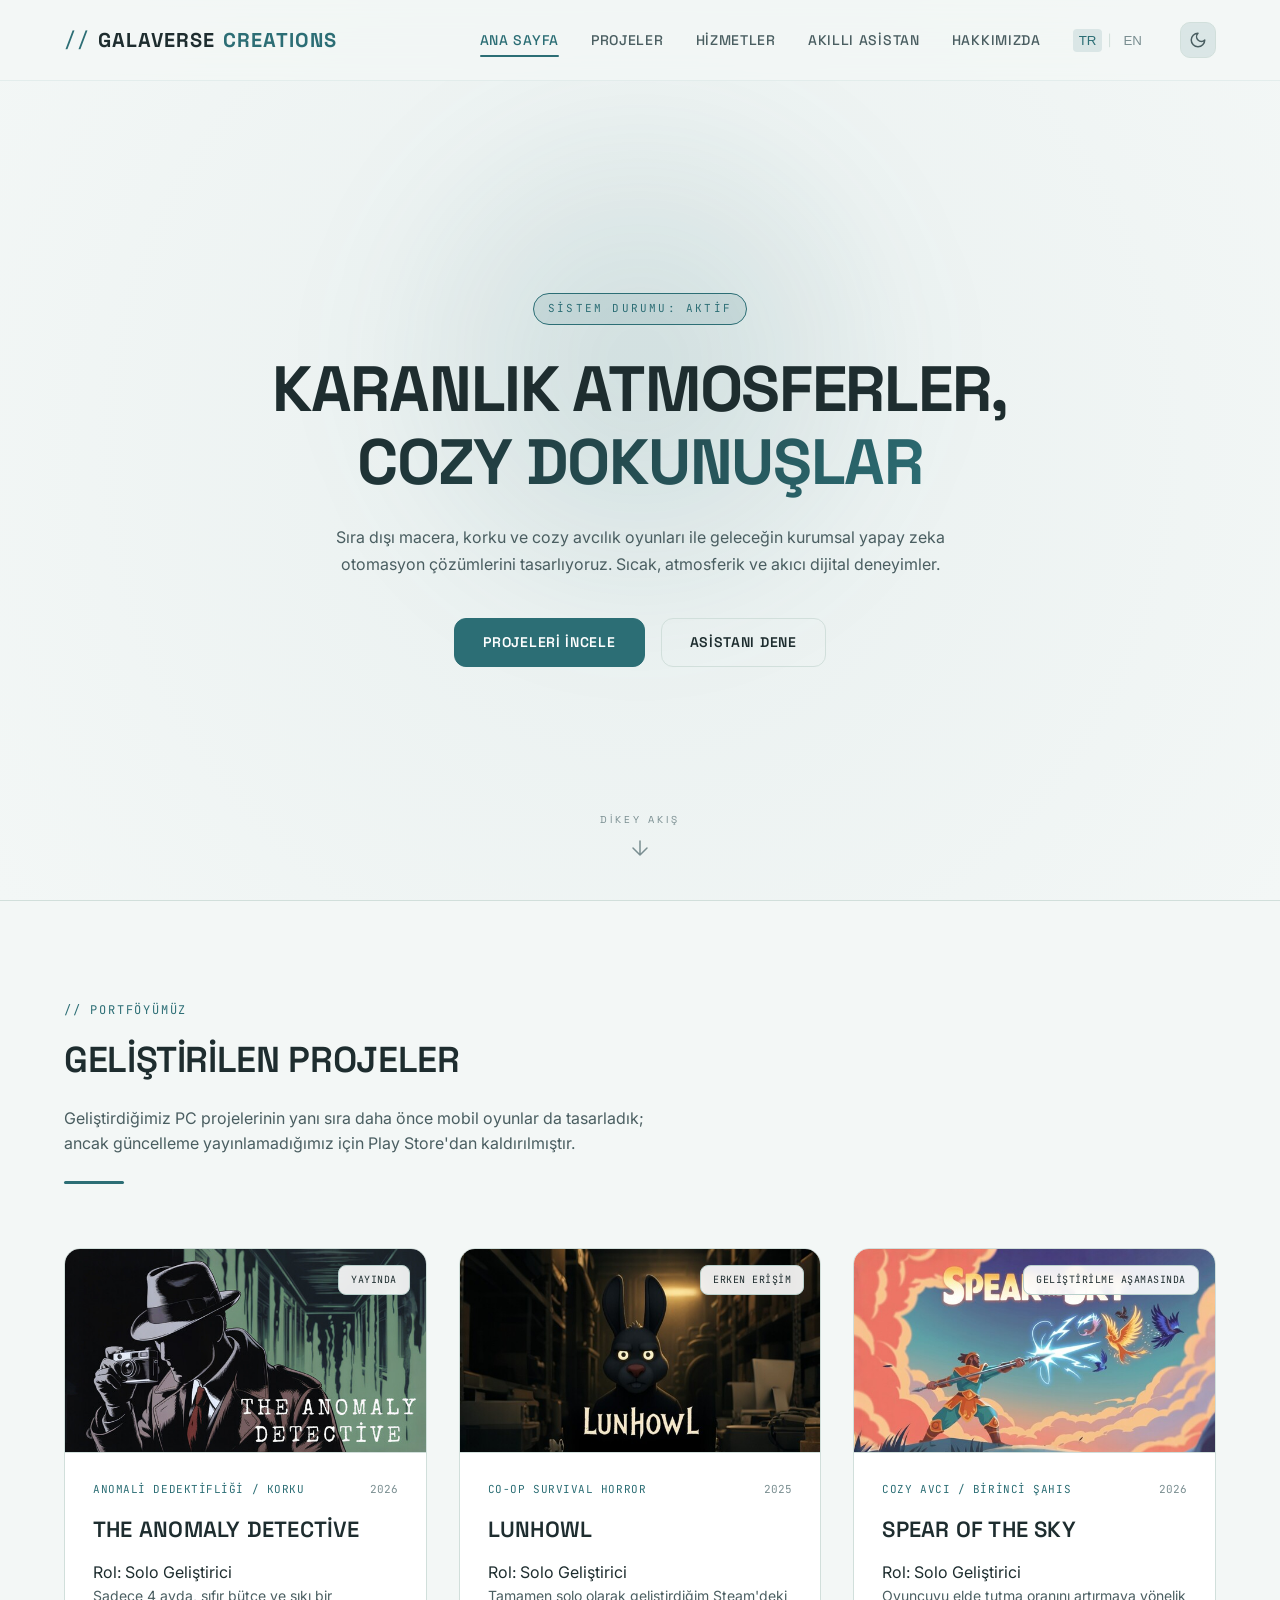
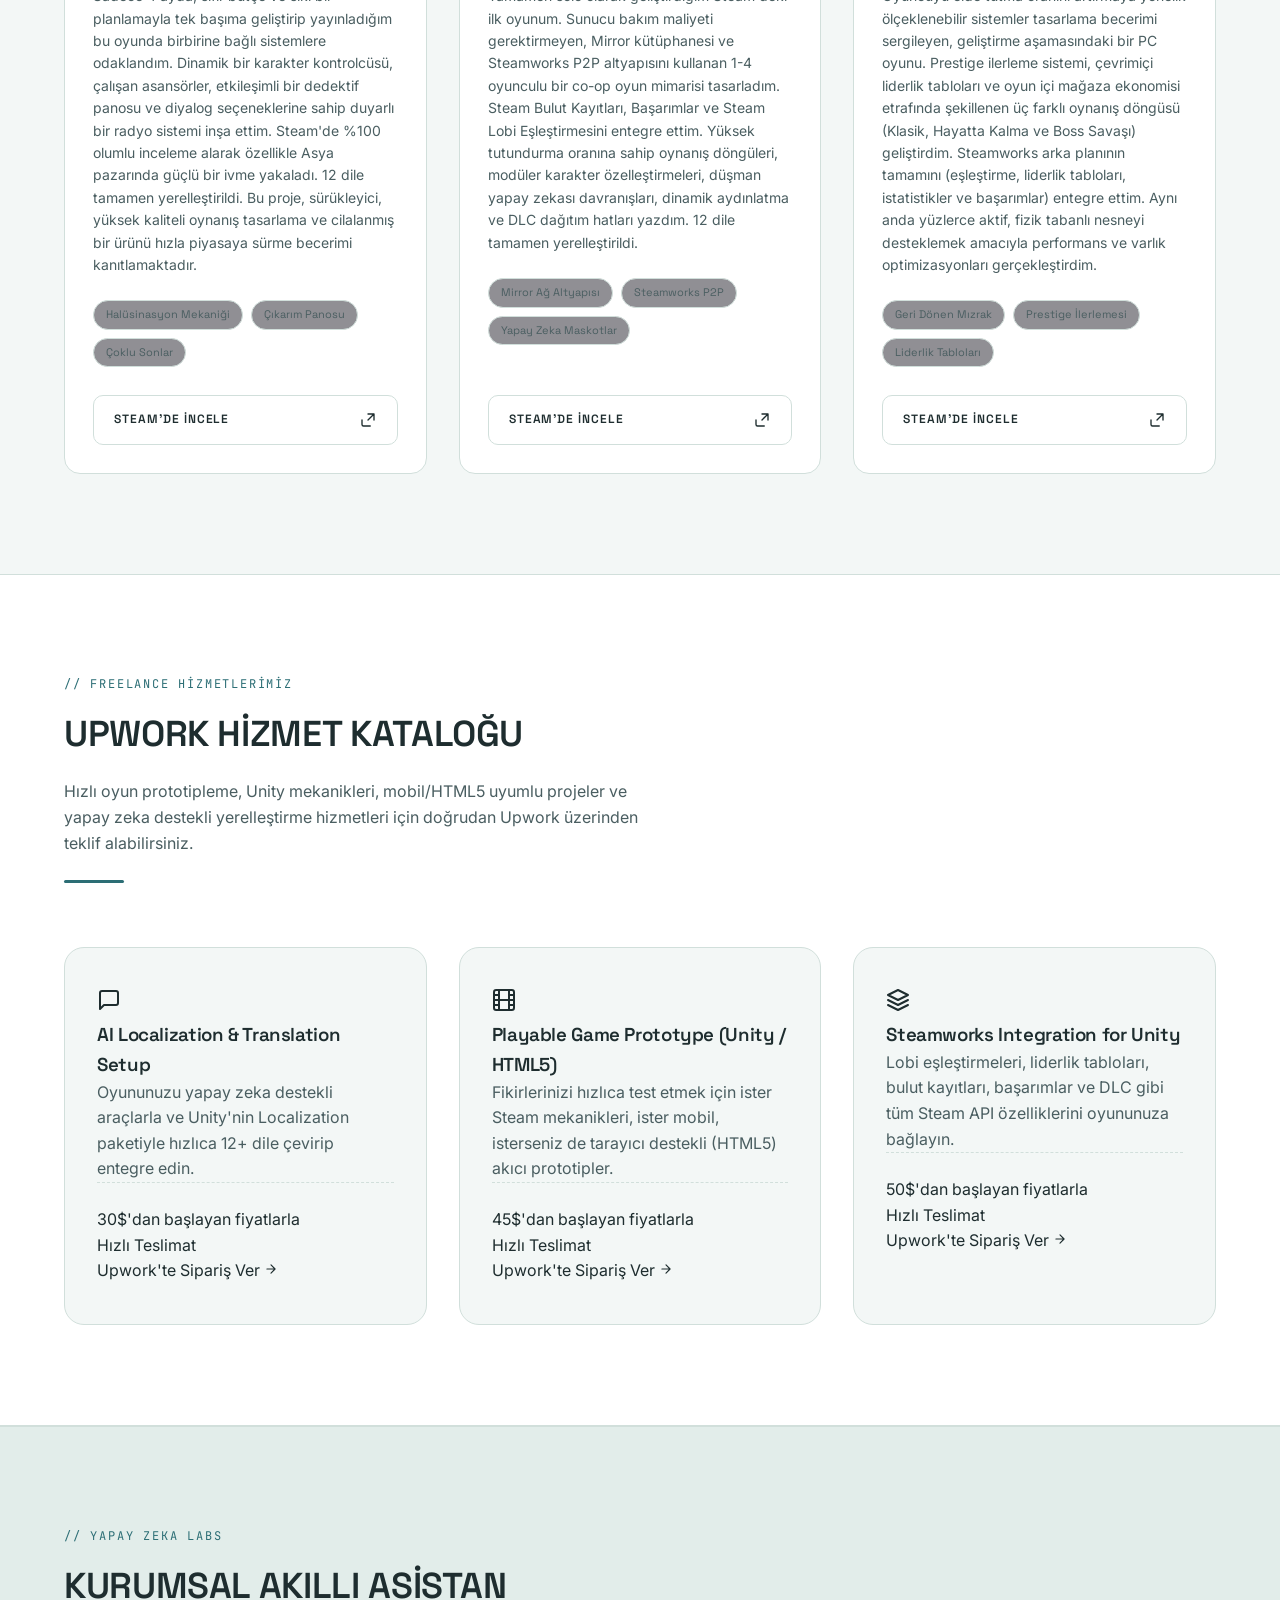
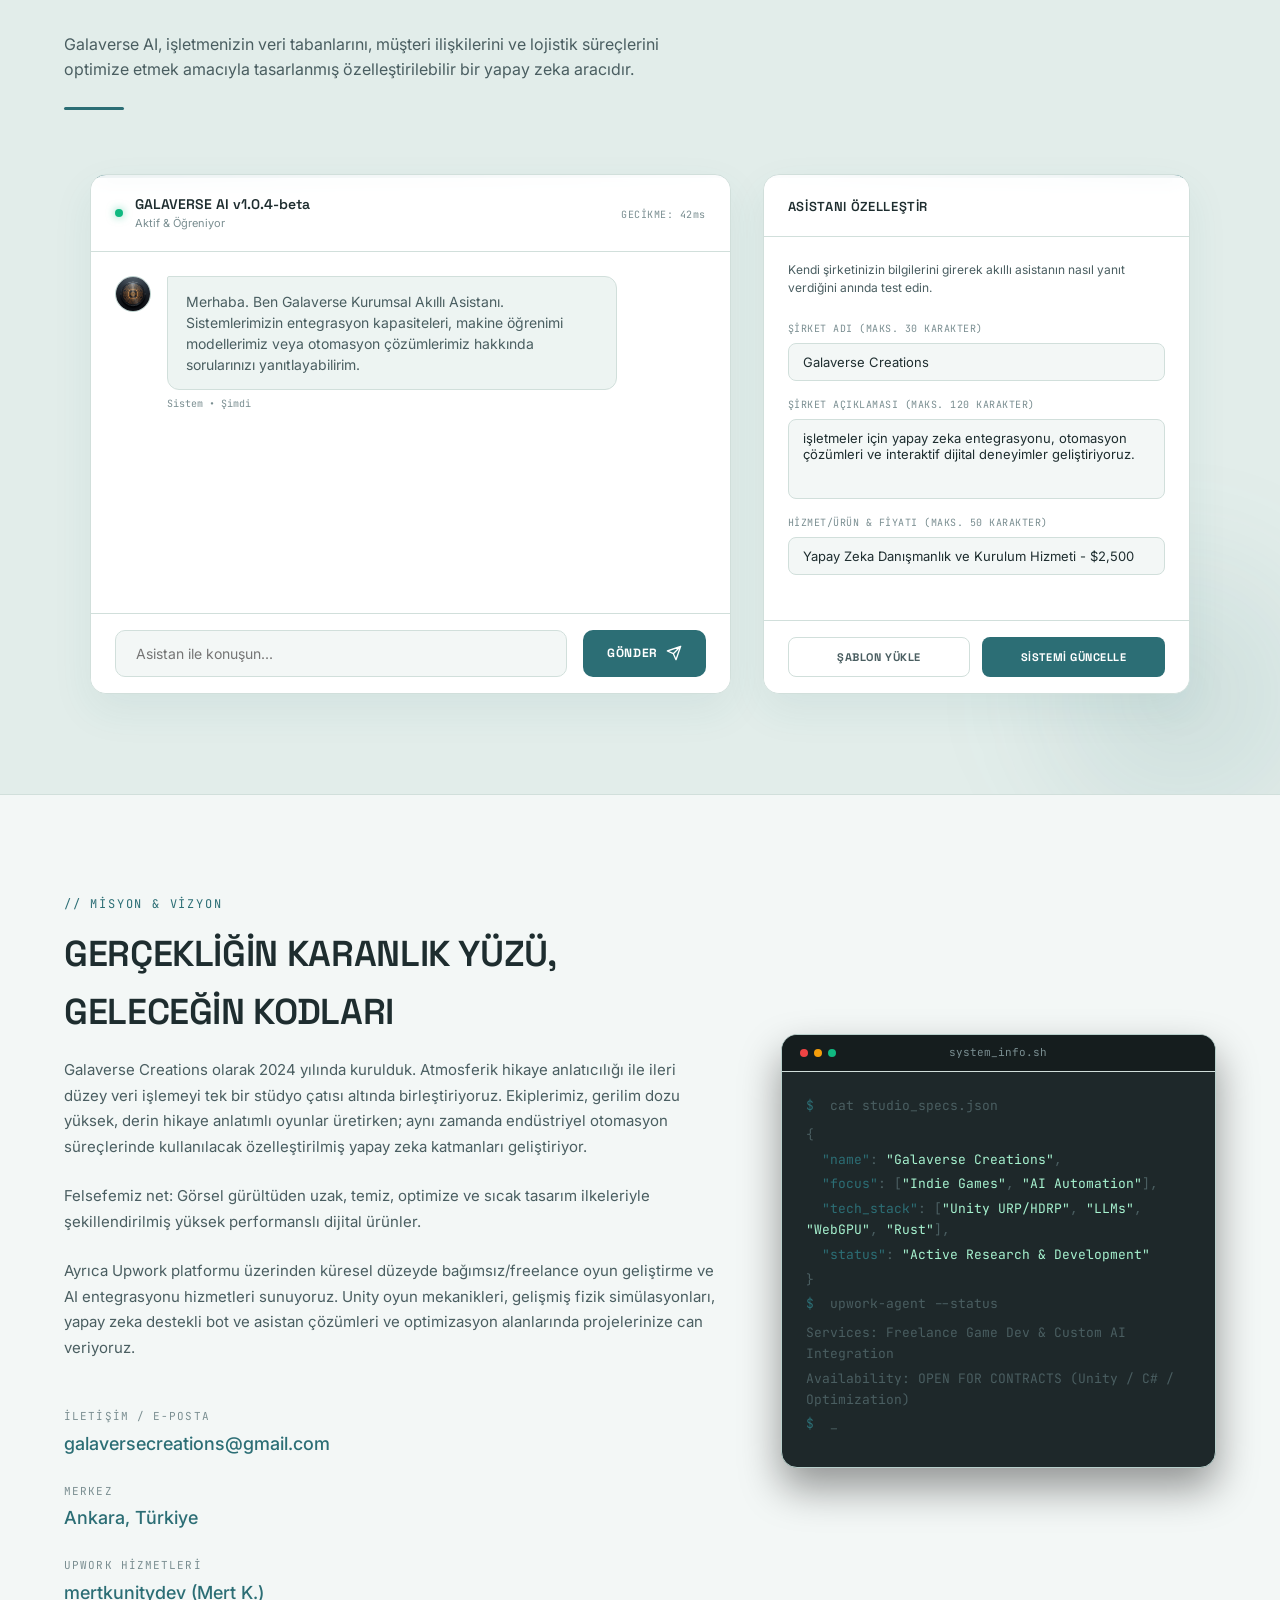
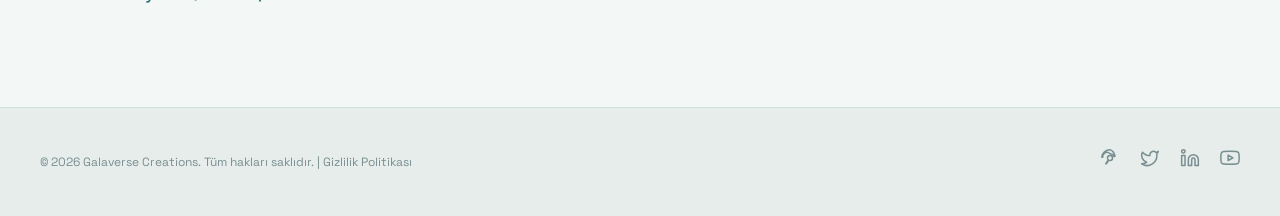
==== commit ad1b5e16: "Add files via upload" ====
--- a/index.html
+++ b/index.html
@@ -4,7 +4,61 @@
     <meta charset="UTF-8">
     <meta name="viewport" content="width=device-width, initial-scale=1.0">
     <title>Galaverse Creations | Bağımsız Oyun ve Yapay Zeka Stüdyosu</title>
+    <meta name="google-site-verification" content="EVXBXXx0FS8y0Rr5lBXIFJo4Wmt5fH1FbypnMzbrVDs" />
     <meta name="description" content="Galaverse Creations, karanlık atmosferli bağımsız oyunlar ve işletmeler için gelişmiş yapay zeka otomasyon çözümleri geliştiren bağımsız bir teknoloji stüdyosudur.">
+    <meta name="keywords" content="bağımsız oyun stüdyosu, indie game developer, unity geliştirici, steamworks entegrasyonu, yapay zeka çözümleri, ankara oyun geliştirici, game design">
+    <meta name="author" content="Galaverse Creations">
+    
+    <!-- Open Graph / Facebook -->
+    <meta property="og:type" content="website">
+    <meta property="og:url" content="https://galaverse-creations.com/">
+    <meta property="og:title" content="Galaverse Creations | Bağımsız Oyun ve Yapay Zeka Stüdyosu">
+    <meta property="og:description" content="Galaverse Creations, karanlık atmosferli bağımsız oyunlar ve işletmeler için gelişmiş yapay zeka otomasyon çözümleri geliştiren bağımsız bir teknoloji stüdyosudur.">
+    <meta property="og:image" content="images/anomaly_detective.jpg">
+
+    <!-- Twitter -->
+    <meta property="twitter:card" content="summary_large_image">
+    <meta property="twitter:url" content="https://galaverse-creations.com/">
+    <meta property="twitter:title" content="Galaverse Creations | Bağımsız Oyun ve Yapay Zeka Stüdyosu">
+    <meta property="twitter:description" content="Galaverse Creations, karanlık atmosferli bağımsız oyunlar ve işletmeler için gelişmiş yapay zeka otomasyon çözümleri geliştiren bağımsız bir teknoloji stüdyosudur.">
+    <meta property="twitter:image" content="images/anomaly_detective.jpg">
+
+    <!-- Structured Data (Schema.org) JSON-LD -->
+    <script type="application/ld+json">
+    {
+      "@context": "https://schema.org",
+      "@type": "Organization",
+      "name": "Galaverse Creations",
+      "url": "https://galaverse-creations.com/",
+      "logo": "https://galaverse-creations.com/images/ai_avatar.png",
+      "description": "Galaverse Creations, karanlık atmosferli bağımsız oyunlar ve işletmeler için gelişmiş yapay zeka otomasyon çözümleri geliştiren bağımsız bir teknoloji stüdyosudur.",
+      "email": "galaversecreations@gmail.com",
+      "address": {
+        "@type": "PostalAddress",
+        "addressLocality": "Ankara",
+        "addressCountry": "Turkey"
+      },
+      "sameAs": [
+        "https://www.upwork.com/freelancers/mertkunitydev"
+      ]
+    }
+    </script>
+    <script type="application/ld+json">
+    {
+      "@context": "https://schema.org",
+      "@type": "Person",
+      "name": "Mert K.",
+      "jobTitle": "Unity Game Developer & AI Engineer",
+      "worksFor": {
+        "@type": "Organization",
+        "name": "Galaverse Creations"
+      },
+      "sameAs": [
+        "https://www.upwork.com/freelancers/mertkunitydev"
+      ]
+    }
+    </script>
+
     <!-- Google Fonts -->
     <link rel="preconnect" href="https://fonts.googleapis.com">
     <link rel="preconnect" href="https://fonts.gstatic.com" crossorigin>
@@ -18,7 +72,6 @@
             document.documentElement.setAttribute('data-theme', savedTheme);
         })();
     </script>
-    <meta name="google-site-verification" content="EVXBXXx0FS8y0Rr5lBXIFJo4Wmt5fH1FbypnMzbrVDs" />
 </head>
 <body>
 
@@ -417,26 +470,30 @@
     <!-- Footer -->
     <footer class="footer">
         <div class="footer-container">
-            <p class="footer-copy" data-i18n="footer-copy">© 2026 Galaverse Creations. Tüm hakları saklıdır.</p>
+            <p class="footer-copy">
+                <span data-i18n="footer-copy">© 2026 Galaverse Creations. Tüm hakları saklıdır.</span> | 
+                <a href="privacy.html" class="privacy-link" data-i18n="footer-privacy">Gizlilik Politikası</a>
+            </p>
             <div class="footer-socials">
-                <a href="https://github.com" target="_blank" rel="noopener noreferrer" class="social-link" aria-label="GitHub">
+                <a href="https://store.steampowered.com/curator/45745379" target="_blank" rel="noopener noreferrer" class="social-link" aria-label="Steam">
                     <svg width="20" height="20" viewBox="0 0 24 24" fill="none" stroke="currentColor" stroke-width="1.8" stroke-linecap="round" stroke-linejoin="round">
-                        <path d="M9 19c-5 1.5-5-2.5-7-3m14 6v-3.87a3.37 3.37 0 0 0-.94-2.61c3.14-.35 6.44-1.54 6.44-7A5.44 5.44 0 0 0 20 4.77 5.07 5.07 0 0 0 19.91 1S18.73.65 16 2.48a13.38 13.38 0 0 0-7 0C6.27.65 5.09 1 5.09 1A5.07 5.07 0 0 0 5 4.77a5.44 5.44 0 0 0-1.5 3.78c0 5.42 3.3 6.61 6.44 7A3.37 3.37 0 0 0 9 18.13V22"/>
+                        <path d="M12 2a10 10 0 0 0-9.92 8.78c.4.15.82.26 1.25.32A5 5 0 0 1 12 7a5 5 0 0 1 4.7 3.3c.42-.06.84-.17 1.25-.32A10 10 0 0 0 12 2Z"/>
+                        <path d="M12 9a3 3 0 0 0-3 3c0 .87.37 1.66.96 2.22l-2.48 3.73A1 1 0 0 0 7 19a1 1 0 0 0 .83-.44l2.48-3.73A3 3 0 0 0 12 15a3 3 0 0 0 3-3 3 3 0 0 0-3-3Z"/>
                     </svg>
                 </a>
-                <a href="https://twitter.com" target="_blank" rel="noopener noreferrer" class="social-link" aria-label="Twitter">
+                <a href="https://x.com/GalaVCreations" target="_blank" rel="noopener noreferrer" class="social-link" aria-label="X (Twitter)">
                     <svg width="20" height="20" viewBox="0 0 24 24" fill="none" stroke="currentColor" stroke-width="1.8" stroke-linecap="round" stroke-linejoin="round">
                         <path d="M22 4s-.7 2.1-2 3.4c1.6 10-9.4 17.3-18 11.6 2.2.1 4.4-.6 6-2C3 15.5.5 9.6 3 5c2.2 2.6 5.6 4.1 9 4-.9-4.2 4-6.6 7-3.8 1.1 0 3-1.2 3-1.2z"/>
                     </svg>
                 </a>
-                <a href="https://linkedin.com" target="_blank" rel="noopener noreferrer" class="social-link" aria-label="LinkedIn">
+                <a href="https://www.linkedin.com/in/mert-kaya-9aa20b228?utm_source=share_via&utm_content=profile&utm_medium=member_android" target="_blank" rel="noopener noreferrer" class="social-link" aria-label="LinkedIn">
                     <svg width="20" height="20" viewBox="0 0 24 24" fill="none" stroke="currentColor" stroke-width="1.8" stroke-linecap="round" stroke-linejoin="round">
                         <path d="M16 8a6 6 0 0 1 6 6v7h-4v-7a2 2 0 0 0-2-2 2 2 0 0 0-2 2v7h-4v-7a6 6 0 0 1 6-6z"/>
                         <rect x="2" y="9" width="4" height="12"/>
                         <circle cx="4" cy="4" r="2"/>
                     </svg>
                 </a>
-                <a href="https://youtube.com" target="_blank" rel="noopener noreferrer" class="social-link" aria-label="YouTube">
+                <a href="https://www.youtube.com/@GalaVerseCreations" target="_blank" rel="noopener noreferrer" class="social-link" aria-label="YouTube">
                     <svg width="20" height="20" viewBox="0 0 24 24" fill="none" stroke="currentColor" stroke-width="1.8" stroke-linecap="round" stroke-linejoin="round">
                         <path d="M22.54 6.42a2.78 2.78 0 0 0-1.94-2C18.88 4 12 4 12 4s-6.88 0-8.6.46a2.78 2.78 0 0 0-1.94 2A29 29 0 0 0 1 11.75a29 29 0 0 0 .46 5.33A2.78 2.78 0 0 0 3.4 19c1.72.46 8.6.46 8.6.46s6.88 0 8.6-.46a2.78 2.78 0 0 0 1.94-2 29 29 0 0 0 .46-5.25 29 29 0 0 0-.46-5.33z"/>
                         <polygon points="9.75 15.02 15.5 11.75 9.75 8.48 9.75 15.02"/>
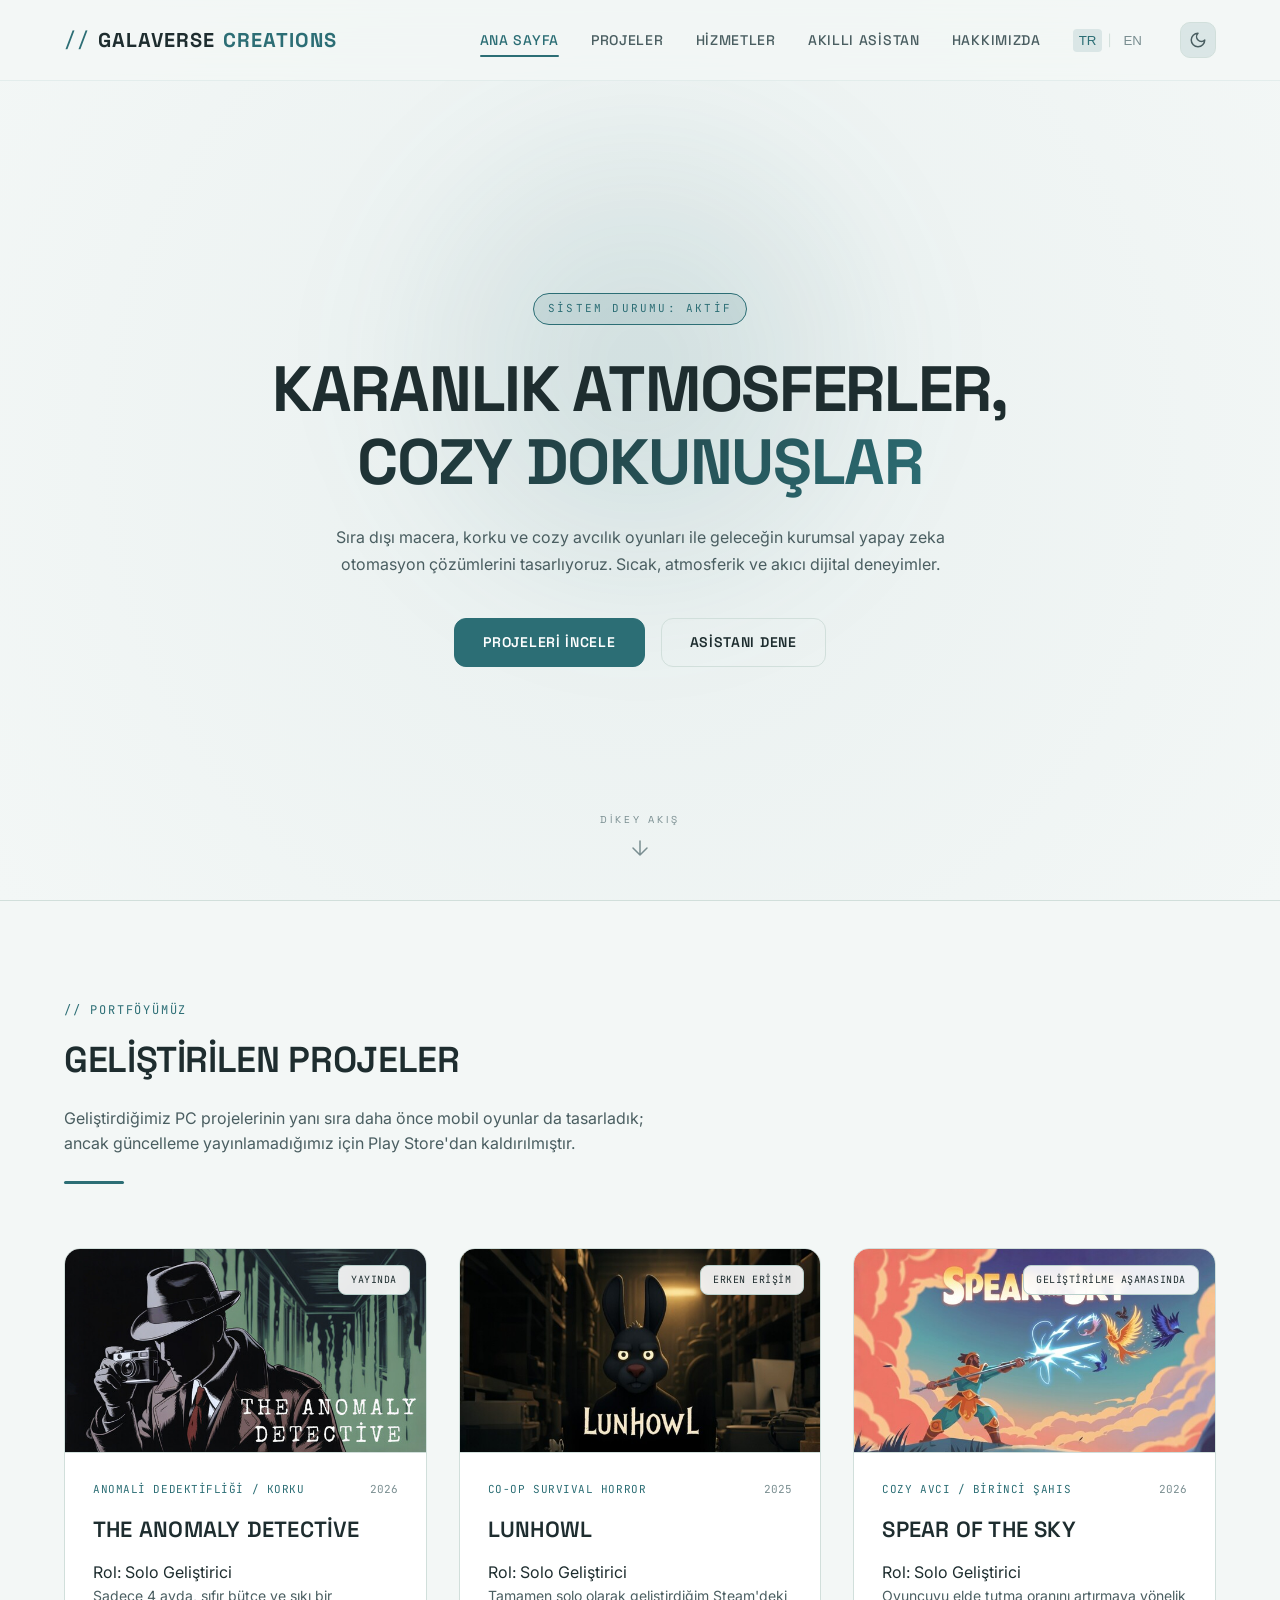
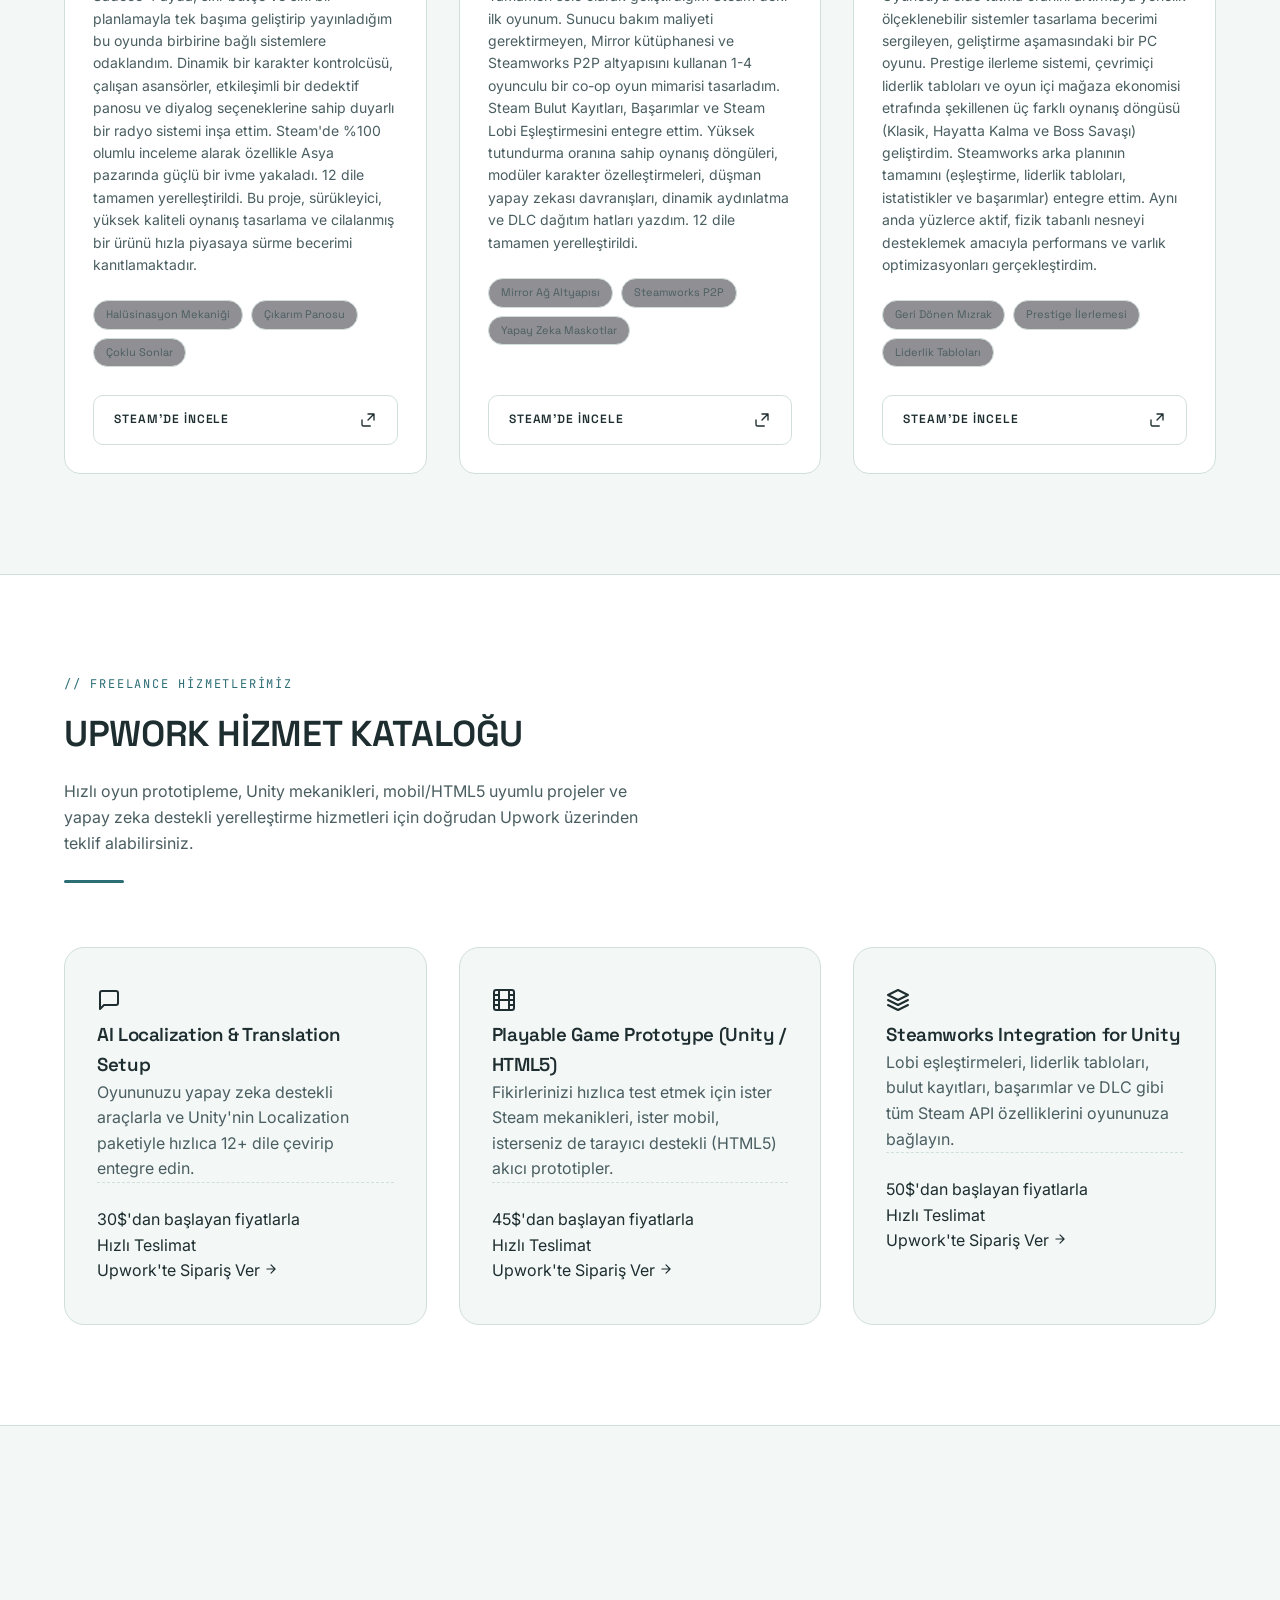
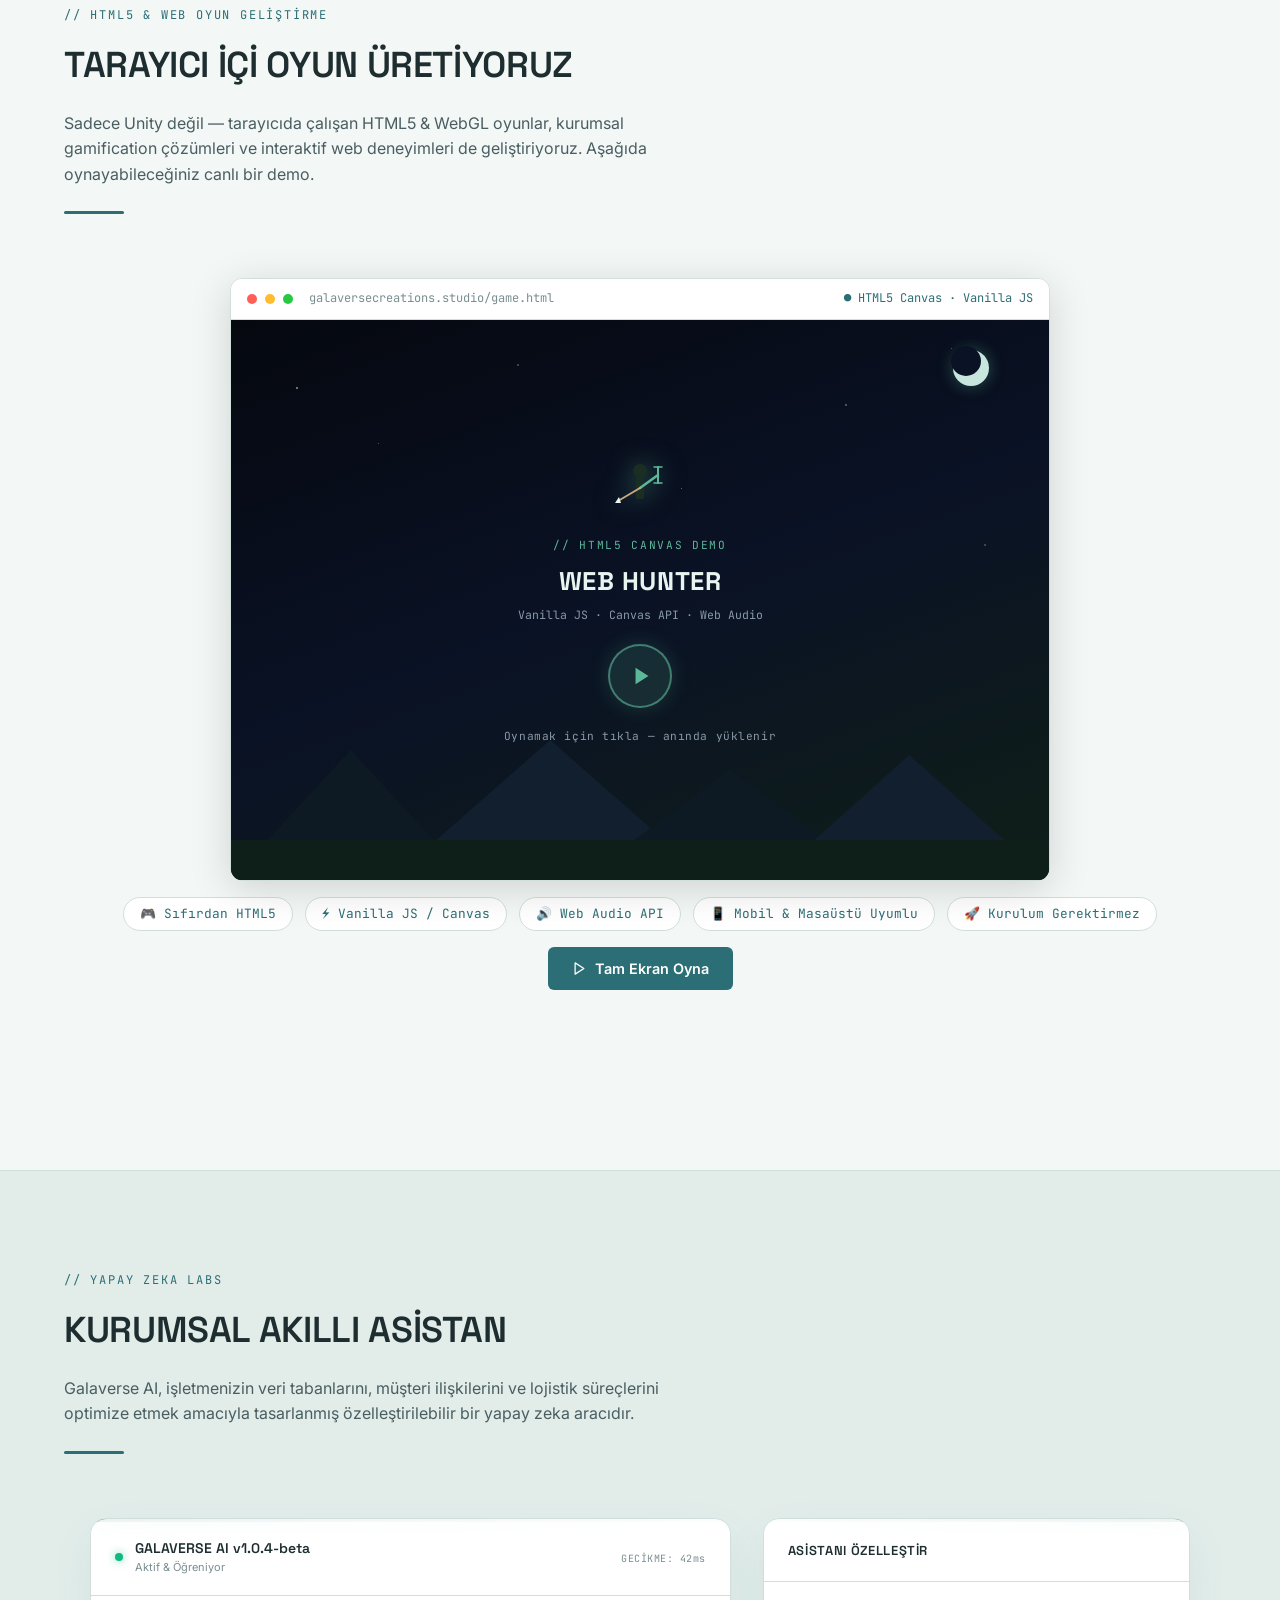
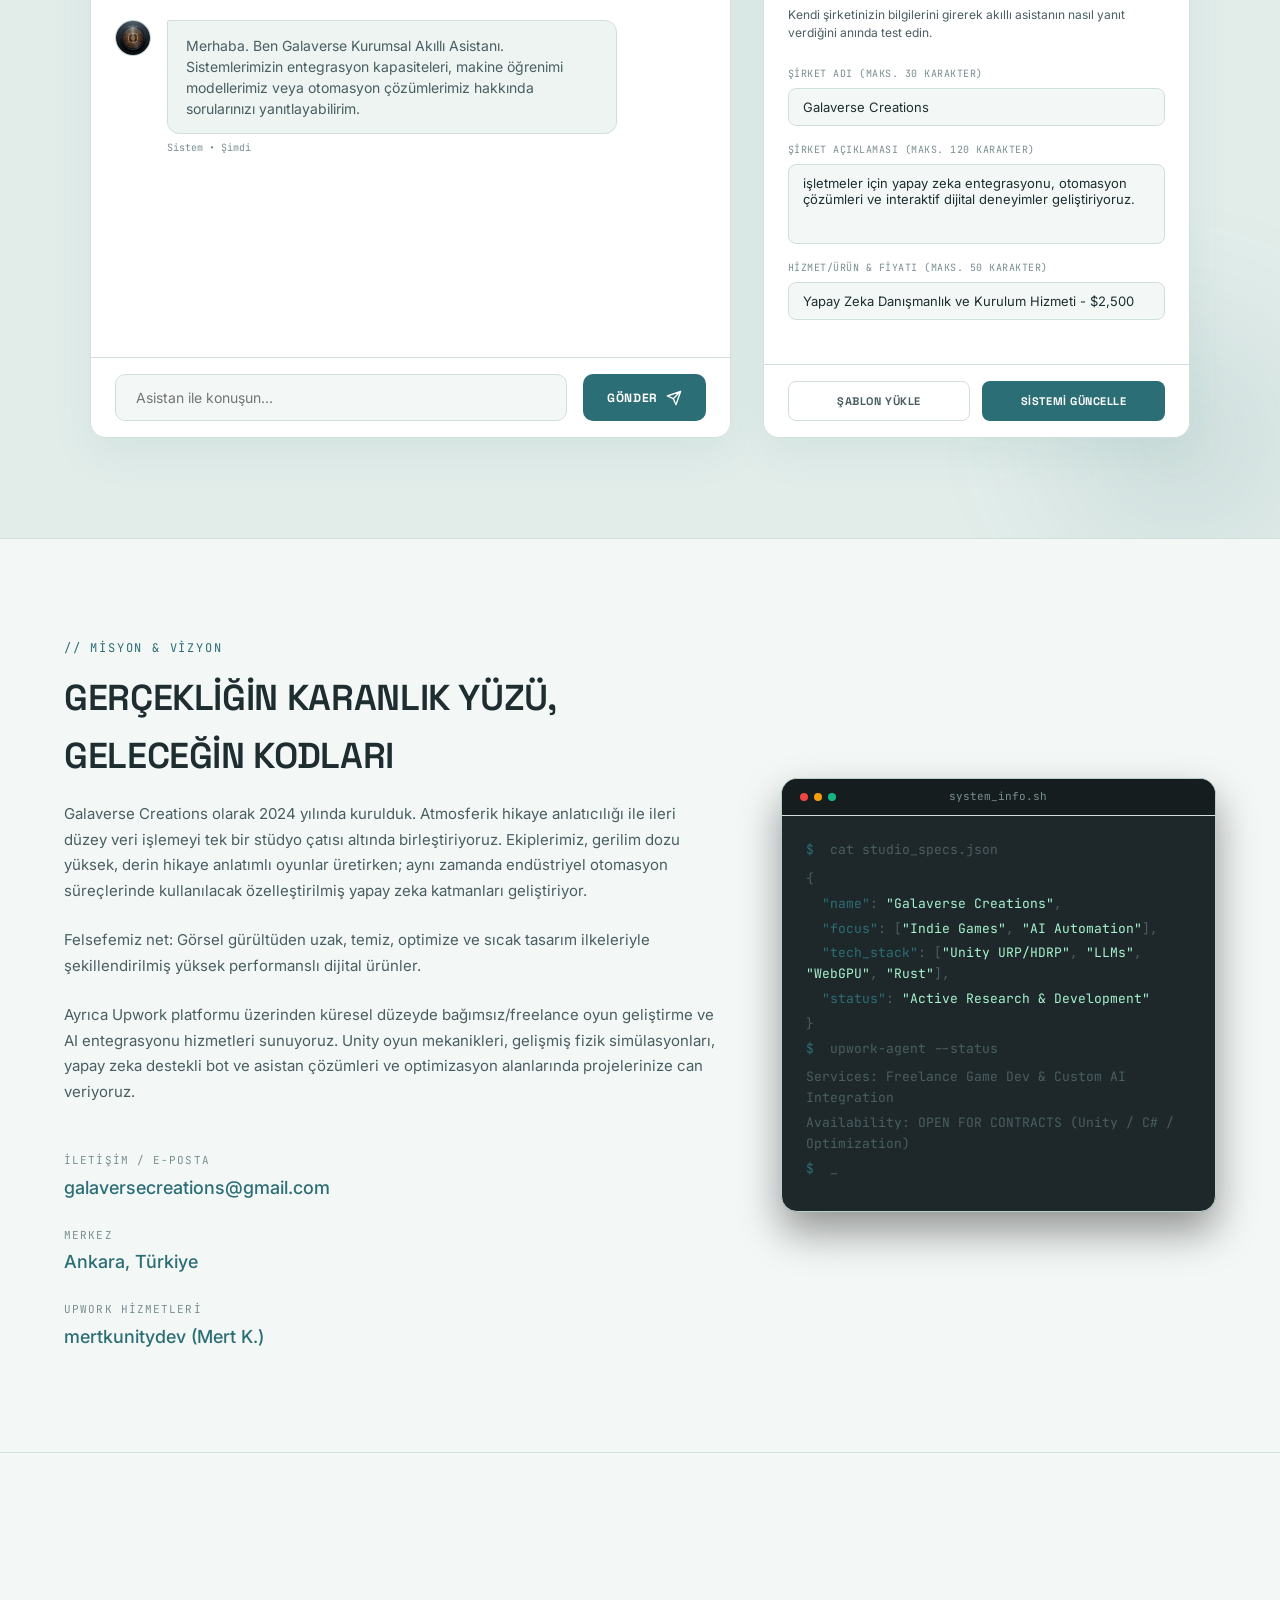
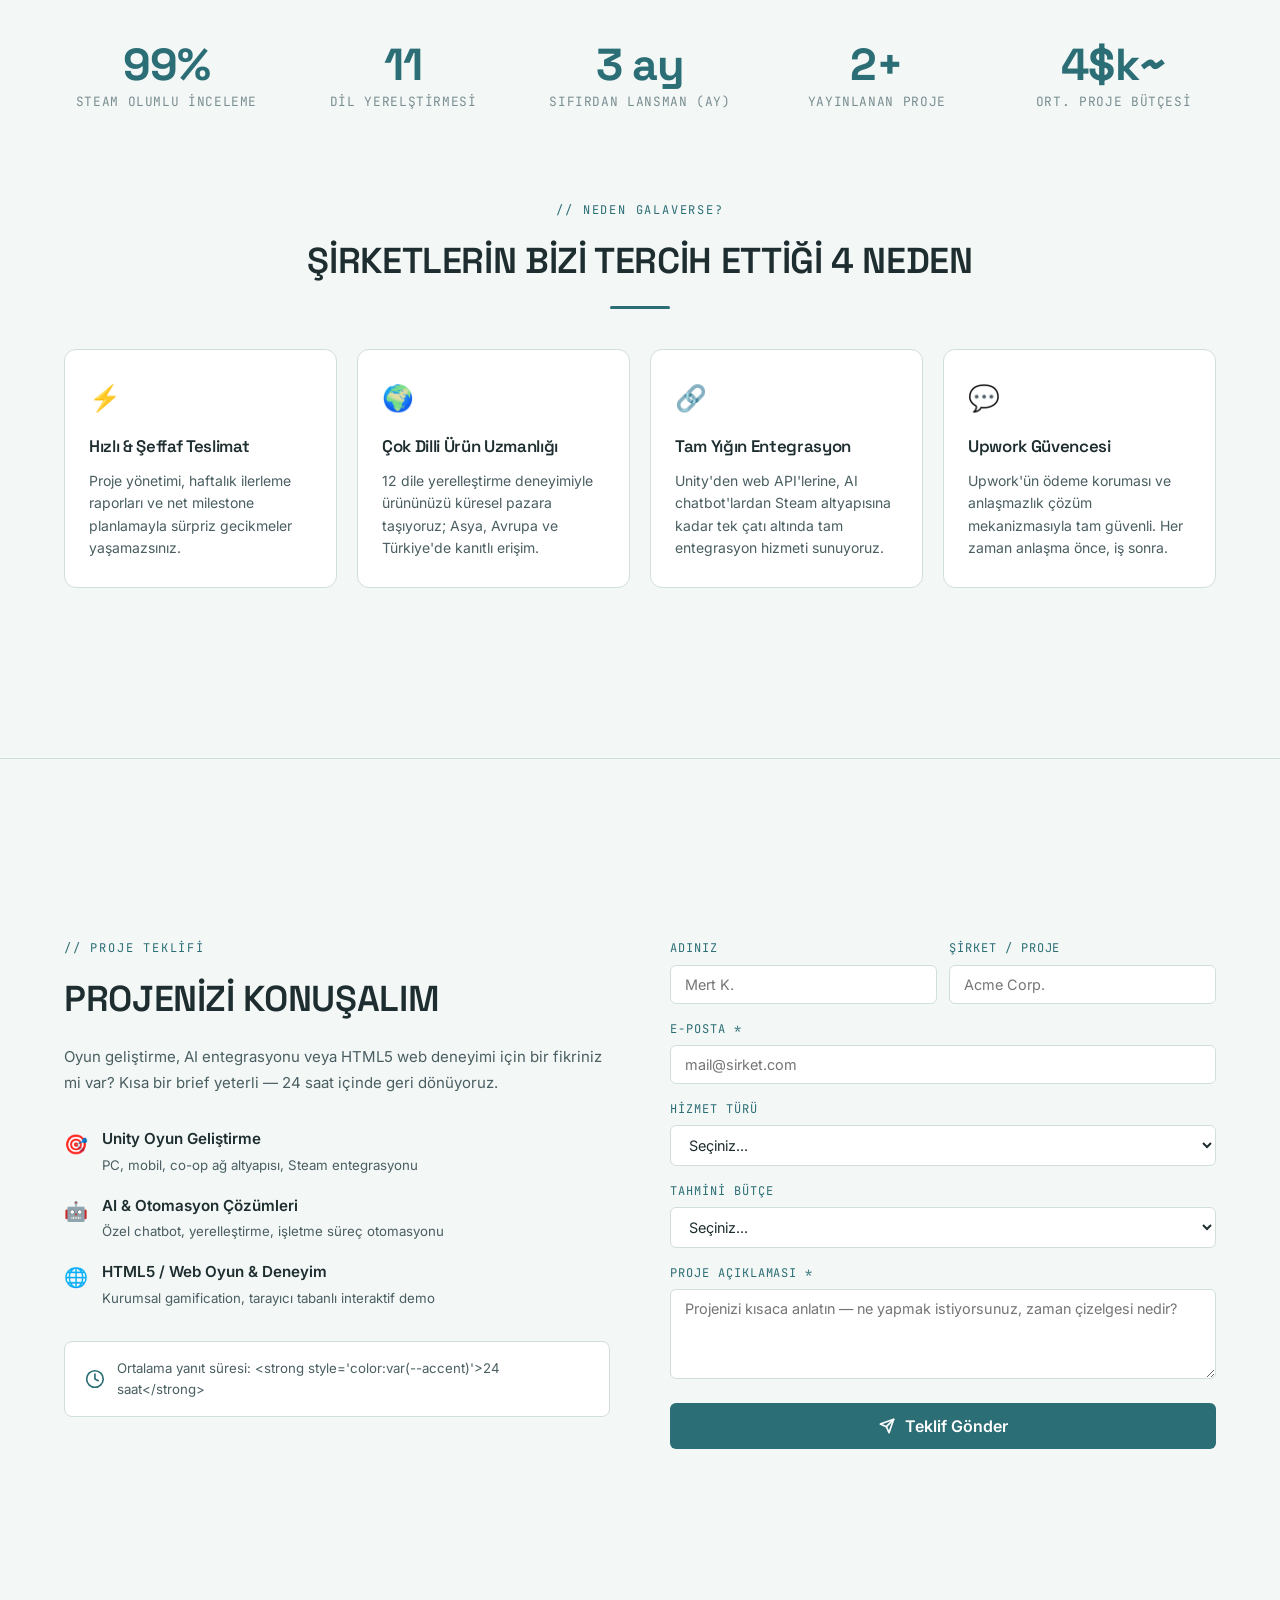
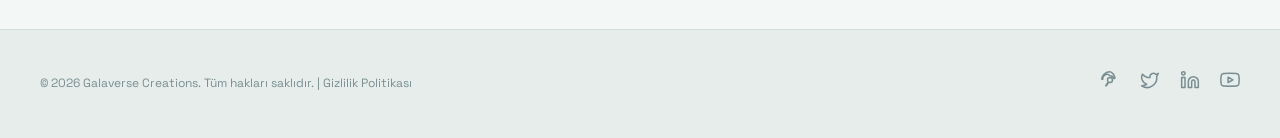
==== commit da01bd35: "Add files via upload" ====
--- a/index.html
+++ b/index.html
@@ -11,14 +11,14 @@
     
     <!-- Open Graph / Facebook -->
     <meta property="og:type" content="website">
-    <meta property="og:url" content="https://galaverse-creations.com/">
+    <meta property="og:url" content="https://galaversecreations.studio/">
     <meta property="og:title" content="Galaverse Creations | Bağımsız Oyun ve Yapay Zeka Stüdyosu">
     <meta property="og:description" content="Galaverse Creations, karanlık atmosferli bağımsız oyunlar ve işletmeler için gelişmiş yapay zeka otomasyon çözümleri geliştiren bağımsız bir teknoloji stüdyosudur.">
     <meta property="og:image" content="images/anomaly_detective.jpg">
 
     <!-- Twitter -->
     <meta property="twitter:card" content="summary_large_image">
-    <meta property="twitter:url" content="https://galaverse-creations.com/">
+    <meta property="twitter:url" content="https://galaversecreations.studio/">
     <meta property="twitter:title" content="Galaverse Creations | Bağımsız Oyun ve Yapay Zeka Stüdyosu">
     <meta property="twitter:description" content="Galaverse Creations, karanlık atmosferli bağımsız oyunlar ve işletmeler için gelişmiş yapay zeka otomasyon çözümleri geliştiren bağımsız bir teknoloji stüdyosudur.">
     <meta property="twitter:image" content="images/anomaly_detective.jpg">
@@ -29,8 +29,8 @@
       "@context": "https://schema.org",
       "@type": "Organization",
       "name": "Galaverse Creations",
-      "url": "https://galaverse-creations.com/",
-      "logo": "https://galaverse-creations.com/images/ai_avatar.png",
+      "url": "https://galaversecreations.studio/",
+      "logo": "https://galaversecreations.studio/images/ai_avatar.png",
       "description": "Galaverse Creations, karanlık atmosferli bağımsız oyunlar ve işletmeler için gelişmiş yapay zeka otomasyon çözümleri geliştiren bağımsız bir teknoloji stüdyosudur.",
       "email": "galaversecreations@gmail.com",
       "address": {
@@ -323,6 +323,151 @@
         </div>
     </section>
 
+    <!-- HTML5 Mini Game Showcase -->
+    <section class="game-showcase-section" id="game" style="padding: 80px 0; background: var(--bg-section);">
+        <div class="section-container">
+            <div class="section-header">
+                <span class="section-subtitle" data-i18n="section-subtitle-game">// HTML5 GAMEPLAY DEMO</span>
+                <h2 class="section-title" data-i18n="section-title-game">Tarayıcı İçi Oyun Geliştirme</h2>
+                <p class="section-desc" data-i18n="section-desc-game">Sadece masaüstü ve mobil değil — tarayıcıda çalışan, kurulum gerektirmeyen HTML5/WebGL tabanlı oyunlar ve etkileşimli deneyimler de üretiyoruz. Aşağıda canlı bir demo var, oynayıp görebilirsiniz.</p>
+                <div class="section-line"></div>
+            </div>
+            <div style="display:flex; flex-direction:column; align-items:center; gap:16px;">
+                <div style="
+                    width: 100%;
+                    max-width: 820px;
+                    border: 1px solid var(--border-color);
+                    border-radius: 12px;
+                    overflow: hidden;
+                    box-shadow: 0 8px 40px rgba(0,0,0,0.15);
+                    position: relative;
+                ">
+                    <!-- iframe toolbar -->
+                    <div style="
+                        background: var(--bg-card);
+                        border-bottom: 1px solid var(--border-color);
+                        padding: 10px 16px;
+                        display: flex;
+                        align-items: center;
+                        gap: 8px;
+                        font-family: var(--font-mono);
+                        font-size: 0.75rem;
+                        color: var(--text-muted);
+                    ">
+                        <span style="width:10px;height:10px;border-radius:50%;background:#ff5f57;display:inline-block;"></span>
+                        <span style="width:10px;height:10px;border-radius:50%;background:#febc2e;display:inline-block;"></span>
+                        <span style="width:10px;height:10px;border-radius:50%;background:#28c840;display:inline-block;"></span>
+                        <span style="margin-left:8px;">galaversecreations.studio/game.html</span>
+                        <span style="margin-left:auto; color: var(--accent);">● HTML5 Canvas · Vanilla JS</span>
+                    </div>
+
+                    <!-- Click-to-Play Poster (lazy load) -->
+                    <div id="game-poster" style="
+                        position: relative;
+                        width: 100%;
+                        height: 560px;
+                        background: linear-gradient(160deg, #05080f 0%, #0a1225 50%, #0f1f18 100%);
+                        display: flex;
+                        flex-direction: column;
+                        align-items: center;
+                        justify-content: center;
+                        cursor: pointer;
+                        gap: 20px;
+                    " onclick="loadGame()">
+                        <!-- Decorative stars -->
+                        <div style="position:absolute;inset:0;overflow:hidden;pointer-events:none;">
+                            <div style="position:absolute;width:2px;height:2px;background:#e8f4f0;border-radius:50%;top:12%;left:8%;opacity:.6;"></div>
+                            <div style="position:absolute;width:1px;height:1px;background:#e8f4f0;border-radius:50%;top:22%;left:18%;opacity:.4;"></div>
+                            <div style="position:absolute;width:2px;height:2px;background:#5db89a;border-radius:50%;top:8%;left:35%;opacity:.5;"></div>
+                            <div style="position:absolute;width:1px;height:1px;background:#e8f4f0;border-radius:50%;top:30%;left:55%;opacity:.5;"></div>
+                            <div style="position:absolute;width:2px;height:2px;background:#e8f4f0;border-radius:50%;top:15%;left:75%;opacity:.4;"></div>
+                            <div style="position:absolute;width:1px;height:1px;background:#5db89a;border-radius:50%;top:5%;left:88%;opacity:.6;"></div>
+                            <div style="position:absolute;width:2px;height:2px;background:#e8f4f0;border-radius:50%;top:40%;left:92%;opacity:.3;"></div>
+                            <!-- Moon -->
+                            <div style="position:absolute;top:30px;right:60px;width:36px;height:36px;border-radius:50%;background:#c8e6dd;box-shadow:0 0 16px rgba(93,184,154,.4);"></div>
+                            <div style="position:absolute;top:26px;right:68px;width:30px;height:30px;border-radius:50%;background:#0a1225;"></div>
+                            <!-- Mountain silhouettes -->
+                            <svg style="position:absolute;bottom:0;left:0;width:100%;height:160px;" viewBox="0 0 820 160" preserveAspectRatio="none">
+                                <polygon points="0,160 120,30 240,160" fill="#0d1a24"/>
+                                <polygon points="160,160 320,20 480,160" fill="#111f2e"/>
+                                <polygon points="350,160 500,50 650,160" fill="#0d1a24"/>
+                                <polygon points="540,160 680,35 820,160" fill="#111f2e"/>
+                                <rect x="0" y="120" width="820" height="40" fill="#0d1f18"/>
+                            </svg>
+                        </div>
+
+                        <!-- Archer silhouette icon -->
+                        <svg width="64" height="64" viewBox="0 0 64 64" fill="none" style="position:relative;z-index:1;filter:drop-shadow(0 0 12px rgba(93,184,154,.5));">
+                            <ellipse cx="32" cy="18" rx="7" ry="7" fill="#1a2e24"/>
+                            <rect x="28" y="24" width="8" height="22" rx="2" fill="#1a2e24"/>
+                            <line x1="32" y1="35" x2="50" y2="22" stroke="#5db89a" stroke-width="2.5" stroke-linecap="round"/>
+                            <line x1="50" y1="14" x2="50" y2="30" stroke="#5db89a" stroke-width="2" stroke-linecap="round"/>
+                            <line x1="46" y1="14" x2="54" y2="14" stroke="#5db89a" stroke-width="1.5" stroke-linecap="round"/>
+                            <line x1="46" y1="30" x2="54" y2="30" stroke="#5db89a" stroke-width="1.5" stroke-linecap="round"/>
+                            <!-- spear -->
+                            <line x1="32" y1="35" x2="10" y2="48" stroke="#c8a97a" stroke-width="2" stroke-linecap="round"/>
+                            <polygon points="7,50 11,44 13,50" fill="#e8f4f0"/>
+                        </svg>
+
+                        <div style="position:relative;z-index:1;text-align:center;">
+                            <div style="font-family:'JetBrains Mono',monospace;font-size:0.7rem;color:#5db89a;letter-spacing:.15em;text-transform:uppercase;margin-bottom:6px;">// HTML5 Canvas Demo</div>
+                            <div style="font-family:'Space Grotesk',sans-serif;font-size:1.6rem;font-weight:700;color:#e8f4f0;letter-spacing:.02em;">WEB HUNTER</div>
+                            <div style="font-family:'JetBrains Mono',monospace;font-size:0.72rem;color:#8899aa;margin-top:4px;">Vanilla JS · Canvas API · Web Audio</div>
+                        </div>
+
+                        <!-- Play button -->
+                        <div style="
+                            position:relative;z-index:1;
+                            width:64px;height:64px;border-radius:50%;
+                            background:rgba(93,184,154,.15);
+                            border:2px solid rgba(93,184,154,.6);
+                            display:flex;align-items:center;justify-content:center;
+                            transition:all .2s;
+                            box-shadow:0 0 20px rgba(93,184,154,.2);
+                        " onmouseover="this.style.background='rgba(93,184,154,.3)';this.style.boxShadow='0 0 30px rgba(93,184,154,.4)'" onmouseout="this.style.background='rgba(93,184,154,.15)';this.style.boxShadow='0 0 20px rgba(93,184,154,.2)'">
+                            <svg width="22" height="22" viewBox="0 0 24 24" fill="#5db89a" style="margin-left:3px;"><polygon points="5 3 19 12 5 21 5 3"/></svg>
+                        </div>
+
+                        <div style="position:relative;z-index:1;font-family:'JetBrains Mono',monospace;font-size:0.7rem;color:#8899aa;letter-spacing:.05em;">
+                            Oynamak için tıkla — anında yüklenir
+                        </div>
+                    </div>
+
+                    <!-- iframe injected here on play -->
+                    <div id="game-frame-container" style="display:none; width:100%; height:560px;"></div>
+                </div>
+                <div style="display:flex; gap:12px; flex-wrap:wrap; justify-content:center;">
+                    <span style="background:var(--bg-card);border:1px solid var(--border-color);border-radius:20px;padding:6px 16px;font-size:0.8rem;font-family:var(--font-mono);color:var(--accent);">🎮 Sıfırdan HTML5</span>
+                    <span style="background:var(--bg-card);border:1px solid var(--border-color);border-radius:20px;padding:6px 16px;font-size:0.8rem;font-family:var(--font-mono);color:var(--accent);">⚡ Vanilla JS / Canvas</span>
+                    <span style="background:var(--bg-card);border:1px solid var(--border-color);border-radius:20px;padding:6px 16px;font-size:0.8rem;font-family:var(--font-mono);color:var(--accent);">🔊 Web Audio API</span>
+                    <span style="background:var(--bg-card);border:1px solid var(--border-color);border-radius:20px;padding:6px 16px;font-size:0.8rem;font-family:var(--font-mono);color:var(--accent);">📱 Mobil & Masaüstü Uyumlu</span>
+                    <span style="background:var(--bg-card);border:1px solid var(--border-color);border-radius:20px;padding:6px 16px;font-size:0.8rem;font-family:var(--font-mono);color:var(--accent);">🚀 Kurulum Gerektirmez</span>
+                </div>
+                <a href="game.html" target="_blank" rel="noopener" style="
+                    display:inline-flex;align-items:center;gap:8px;
+                    background:var(--accent);color:#fff;
+                    padding:10px 24px;border-radius:6px;
+                    font-weight:600;font-size:0.9rem;
+                    text-decoration:none;transition:opacity 0.2s;
+                " onmouseover="this.style.opacity='.85'" onmouseout="this.style.opacity='1'">
+                    <svg width="15" height="15" viewBox="0 0 24 24" fill="none" stroke="currentColor" stroke-width="2" stroke-linecap="round" stroke-linejoin="round"><polygon points="5 3 19 12 5 21 5 3"></polygon></svg>
+                    <span data-i18n="btn-fullscreen-game">Tam Ekran Oyna</span>
+                </a>
+            </div>
+        </div>
+    </section>
+
+    <script>
+    function loadGame() {
+        const poster = document.getElementById('game-poster');
+        const container = document.getElementById('game-frame-container');
+        poster.style.display = 'none';
+        container.style.display = 'block';
+        container.innerHTML = '<iframe src="game.html" title="Web Hunter - Galaverse HTML5 Game" width="100%" height="560" style="display:block;border:none;background:#0a0f1a;" allow="autoplay"></iframe>';
+    }
+    </script>
+
+
     <!-- Intelligent Assistant Chat UI -->
     <section class="assistant-section" id="assistant">
         <div class="section-container">
@@ -462,6 +607,175 @@
                         <p class="term-output">Availability: OPEN FOR CONTRACTS (Unity / C# / Optimization)</p>
                         <p class="term-line"><span class="term-prompt">$</span> <span class="blink">_</span></p>
                     </div>
+                </div>
+            </div>
+        </div>
+    </section>
+
+    <!-- Stats & Trust Section -->
+    <section id="stats" style="padding: 70px 0; background: var(--bg-primary); border-top: 1px solid var(--border-color);">
+        <div class="section-container">
+            <!-- Stat counters -->
+            <div style="display:grid; grid-template-columns: repeat(auto-fit, minmax(160px, 1fr)); gap:32px; text-align:center; margin-bottom:70px;">
+                <div class="stat-item">
+                    <div class="stat-number" data-target="100" data-suffix="%"><span class="stat-val">0</span><span class="stat-sfx">%</span></div>
+                    <div class="stat-label" data-i18n="stat-label-1">Steam Olumlu İnceleme</div>
+                </div>
+                <div class="stat-item">
+                    <div class="stat-number" data-target="12" data-suffix="">  <span class="stat-val">0</span><span class="stat-sfx"></span></div>
+                    <div class="stat-label" data-i18n="stat-label-2">Dil Yerelleştirmesi</div>
+                </div>
+                <div class="stat-item">
+                    <div class="stat-number" data-target="4" data-suffix="">  <span class="stat-val">0</span><span class="stat-sfx"> ay</span></div>
+                    <div class="stat-label" data-i18n="stat-label-3">Sıfırdan Oyun Lansmanı</div>
+                </div>
+                <div class="stat-item">
+                    <div class="stat-number" data-target="3" data-suffix="+"><span class="stat-val">0</span><span class="stat-sfx">+</span></div>
+                    <div class="stat-label" data-i18n="stat-label-4">Yayınlanan Proje</div>
+                </div>
+                <div class="stat-item">
+                    <div class="stat-number" data-target="5" data-suffix="$k~"><span class="stat-val">0</span><span class="stat-sfx">$k~</span></div>
+                    <div class="stat-label" data-i18n="stat-label-5">Ortalama Proje Bütçesi</div>
+                </div>
+            </div>
+
+            <!-- Why us — Trust cards -->
+            <div style="text-align:center; margin-bottom: 40px;">
+                <span class="section-subtitle" data-i18n="section-subtitle-trust">// NEDEN GALAVERSE?</span>
+                <h2 class="section-title" style="margin-top:8px;" data-i18n="section-title-trust">Şirketlerin Bizi Tercih Ettiği 4 Neden</h2>
+                <div class="section-line" style="margin:16px auto 0;"></div>
+            </div>
+
+            <div style="display:grid; grid-template-columns: repeat(auto-fit, minmax(240px, 1fr)); gap:20px;">
+                <div class="trust-card">
+                    <div class="trust-icon">⚡</div>
+                    <h3 class="trust-title" data-i18n="trust-title-1">Hızlı & Şeffaf Teslimat</h3>
+                    <p class="trust-desc" data-i18n="trust-desc-1">Proje yönetimi, haftalık ilerleme raporları ve net milestone planlamasıyla sürpriz gecikmeler yaşamazsınız.</p>
+                </div>
+                <div class="trust-card">
+                    <div class="trust-icon">🌍</div>
+                    <h3 class="trust-title" data-i18n="trust-title-2">Çok Dilli Ürün Uzmanlığı</h3>
+                    <p class="trust-desc" data-i18n="trust-desc-2">12 dile yerelleştirme deneyimiyle ürününüzü küresel pazara taşıyoruz; Asya, Avrupa ve Türkiye'de kanıtlı erişim.</p>
+                </div>
+                <div class="trust-card">
+                    <div class="trust-icon">🔗</div>
+                    <h3 class="trust-title" data-i18n="trust-title-3">Tam Yığın Entegrasyon</h3>
+                    <p class="trust-desc" data-i18n="trust-desc-3">Unity'den web API'lerine, AI chatbot'lardan Steam altyapısına kadar tek çatı altında tam entegrasyon hizmeti sunuyoruz.</p>
+                </div>
+                <div class="trust-card">
+                    <div class="trust-icon">💬</div>
+                    <h3 class="trust-title" data-i18n="trust-title-4">Upwork Güvencesi</h3>
+                    <p class="trust-desc" data-i18n="trust-desc-4">Upwork'ün ödeme koruması ve anlaşmazlık çözüm mekanizmasıyla tam güvenli. Her zaman anlaşma önce, iş sonra.</p>
+                </div>
+            </div>
+        </div>
+    </section>
+
+    <!-- Contact Form Section -->
+    <section id="contact-form-section" style="padding: 80px 0; background: var(--bg-section); border-top: 1px solid var(--border-color);">
+        <div class="section-container">
+            <div style="display:grid; grid-template-columns: 1fr 1fr; gap: 60px; align-items: start;">
+
+                <!-- Left: CTA copy -->
+                <div>
+                    <span class="section-subtitle" data-i18n="section-subtitle-contact">// PROJE TEKLİFİ</span>
+                    <h2 class="section-title" style="margin-top:8px;" data-i18n="section-title-contact">Projenizi Konuşalım</h2>
+                    <p class="about-text" style="margin-top:16px;" data-i18n="contact-form-desc">Oyun geliştirme, AI entegrasyonu veya HTML5 web deneyimi için bir fikriniz mi var? Kısa bir brief yeterli — 24 saat içinde geri dönüyoruz.</p>
+
+                    <div style="margin-top:32px; display:flex; flex-direction:column; gap:18px;">
+                        <div style="display:flex; align-items:flex-start; gap:14px;">
+                            <span style="font-size:1.2rem; margin-top:2px;">🎯</span>
+                            <div>
+                                <div style="font-weight:600; color:var(--text-primary); font-size:0.95rem;" data-i18n="contact-usp-title-1">Unity Oyun Geliştirme</div>
+                                <div style="font-size:0.83rem; color:var(--text-secondary); margin-top:3px;" data-i18n="contact-usp-desc-1">PC, mobil, co-op ağ altyapısı, Steam entegrasyonu</div>
+                            </div>
+                        </div>
+                        <div style="display:flex; align-items:flex-start; gap:14px;">
+                            <span style="font-size:1.2rem; margin-top:2px;">🤖</span>
+                            <div>
+                                <div style="font-weight:600; color:var(--text-primary); font-size:0.95rem;" data-i18n="contact-usp-title-2">AI & Otomasyon Çözümleri</div>
+                                <div style="font-size:0.83rem; color:var(--text-secondary); margin-top:3px;" data-i18n="contact-usp-desc-2">Özel chatbot, yerelleştirme, işletme süreç otomasyonu</div>
+                            </div>
+                        </div>
+                        <div style="display:flex; align-items:flex-start; gap:14px;">
+                            <span style="font-size:1.2rem; margin-top:2px;">🌐</span>
+                            <div>
+                                <div style="font-weight:600; color:var(--text-primary); font-size:0.95rem;" data-i18n="contact-usp-title-3">HTML5 / Web Oyun & Deneyim</div>
+                                <div style="font-size:0.83rem; color:var(--text-secondary); margin-top:3px;" data-i18n="contact-usp-desc-3">Kurumsal gamification, tarayıcı tabanlı interaktif demo</div>
+                            </div>
+                        </div>
+                    </div>
+
+                    <div style="margin-top:32px; padding: 16px 20px; background:var(--bg-card); border:1px solid var(--border-color); border-radius:8px; display:flex; align-items:center; gap:12px;">
+                        <svg width="20" height="20" viewBox="0 0 24 24" fill="none" stroke="var(--accent)" stroke-width="2" stroke-linecap="round" stroke-linejoin="round"><circle cx="12" cy="12" r="10"/><polyline points="12 6 12 12 16 14"/></svg>
+                        <span style="font-size:0.83rem; color:var(--text-secondary);" data-i18n="contact-response-time">Ortalama yanıt süresi: <strong style="color:var(--accent);">24 saat</strong></span>
+                    </div>
+                </div>
+
+                <!-- Right: Contact form (Formspree) -->
+                <div>
+                    <form id="contact-inquiry-form" action="https://formspree.io/f/galaversecreations" method="POST" style="display:flex; flex-direction:column; gap:16px;">
+                        <div style="display:grid; grid-template-columns:1fr 1fr; gap:12px;">
+                            <div>
+                                <label style="display:block; font-size:0.75rem; font-family:var(--font-mono); color:var(--accent); letter-spacing:.08em; text-transform:uppercase; margin-bottom:6px;" data-i18n="cf-label-name">Adınız</label>
+                                <input type="text" name="name" required placeholder="Mert K." style="width:100%; padding:10px 14px; background:var(--bg-card); border:1px solid var(--border-color); border-radius:6px; color:var(--text-primary); font-family:var(--font-body); font-size:0.9rem; outline:none; transition:border-color .2s;" onfocus="this.style.borderColor='var(--accent)'" onblur="this.style.borderColor='var(--border-color)'">
+                            </div>
+                            <div>
+                                <label style="display:block; font-size:0.75rem; font-family:var(--font-mono); color:var(--accent); letter-spacing:.08em; text-transform:uppercase; margin-bottom:6px;" data-i18n="cf-label-company">Şirket / Proje</label>
+                                <input type="text" name="company" placeholder="Acme Corp." style="width:100%; padding:10px 14px; background:var(--bg-card); border:1px solid var(--border-color); border-radius:6px; color:var(--text-primary); font-family:var(--font-body); font-size:0.9rem; outline:none; transition:border-color .2s;" onfocus="this.style.borderColor='var(--accent)'" onblur="this.style.borderColor='var(--border-color)'">
+                            </div>
+                        </div>
+
+                        <div>
+                            <label style="display:block; font-size:0.75rem; font-family:var(--font-mono); color:var(--accent); letter-spacing:.08em; text-transform:uppercase; margin-bottom:6px;" data-i18n="cf-label-email">E-posta *</label>
+                            <input type="email" name="email" required placeholder="mail@sirket.com" style="width:100%; padding:10px 14px; background:var(--bg-card); border:1px solid var(--border-color); border-radius:6px; color:var(--text-primary); font-family:var(--font-body); font-size:0.9rem; outline:none; transition:border-color .2s;" onfocus="this.style.borderColor='var(--accent)'" onblur="this.style.borderColor='var(--border-color)'">
+                        </div>
+
+                        <div>
+                            <label style="display:block; font-size:0.75rem; font-family:var(--font-mono); color:var(--accent); letter-spacing:.08em; text-transform:uppercase; margin-bottom:6px;" data-i18n="cf-label-service">Hizmet Türü</label>
+                            <select name="service" style="width:100%; padding:10px 14px; background:var(--bg-card); border:1px solid var(--border-color); border-radius:6px; color:var(--text-primary); font-family:var(--font-body); font-size:0.9rem; outline:none; cursor:pointer; transition:border-color .2s;" onfocus="this.style.borderColor='var(--accent)'" onblur="this.style.borderColor='var(--border-color)'">
+                                <option value="" data-i18n="cf-service-0">Seçiniz...</option>
+                                <option value="unity-game" data-i18n="cf-service-1">Unity Oyun Geliştirme</option>
+                                <option value="ai-integration" data-i18n="cf-service-2">AI / Chatbot Entegrasyonu</option>
+                                <option value="html5-game" data-i18n="cf-service-3">HTML5 Web Oyunu / Demo</option>
+                                <option value="localization" data-i18n="cf-service-4">Oyun Yerelleştirme (12+ Dil)</option>
+                                <option value="steam" data-i18n="cf-service-5">Steamworks Entegrasyonu</option>
+                                <option value="other" data-i18n="cf-service-6">Diğer</option>
+                            </select>
+                        </div>
+
+                        <div>
+                            <label style="display:block; font-size:0.75rem; font-family:var(--font-mono); color:var(--accent); letter-spacing:.08em; text-transform:uppercase; margin-bottom:6px;" data-i18n="cf-label-budget">Tahmini Bütçe</label>
+                            <select name="budget" style="width:100%; padding:10px 14px; background:var(--bg-card); border:1px solid var(--border-color); border-radius:6px; color:var(--text-primary); font-family:var(--font-body); font-size:0.9rem; outline:none; cursor:pointer; transition:border-color .2s;" onfocus="this.style.borderColor='var(--accent)'" onblur="this.style.borderColor='var(--border-color)'">
+                                <option value="" data-i18n="cf-budget-0">Seçiniz...</option>
+                                <option value="lt500">$30 – $500</option>
+                                <option value="500-2k">$500 – $2,000</option>
+                                <option value="2k-10k">$2,000 – $10,000</option>
+                                <option value="gt10k">$10,000+</option>
+                                <option value="discuss" data-i18n="cf-budget-discuss">Görüşelim</option>
+                            </select>
+                        </div>
+
+                        <div>
+                            <label style="display:block; font-size:0.75rem; font-family:var(--font-mono); color:var(--accent); letter-spacing:.08em; text-transform:uppercase; margin-bottom:6px;" data-i18n="cf-label-message">Proje Açıklaması *</label>
+                            <textarea name="message" required rows="4" placeholder="Projenizi kısaca anlatın — ne yapmak istiyorsunuz, zaman çizelgesi nedir?" style="width:100%; padding:10px 14px; background:var(--bg-card); border:1px solid var(--border-color); border-radius:6px; color:var(--text-primary); font-family:var(--font-body); font-size:0.9rem; outline:none; resize:vertical; transition:border-color .2s;" onfocus="this.style.borderColor='var(--accent)'" onblur="this.style.borderColor='var(--border-color)'"></textarea>
+                        </div>
+
+                        <button type="submit" id="cf-submit-btn" style="
+                            display:flex; align-items:center; justify-content:center; gap:10px;
+                            background: var(--accent); color:#fff;
+                            padding:13px 28px; border:none; border-radius:6px;
+                            font-family:var(--font-body); font-size:1rem; font-weight:600;
+                            cursor:pointer; transition:opacity .2s, transform .1s;
+                            width:100%;
+                        " onmouseover="this.style.opacity='.88'" onmouseout="this.style.opacity='1'" onmousedown="this.style.transform='scale(.98)'" onmouseup="this.style.transform='scale(1)'">
+                            <svg width="16" height="16" viewBox="0 0 24 24" fill="none" stroke="currentColor" stroke-width="2.5" stroke-linecap="round" stroke-linejoin="round"><line x1="22" y1="2" x2="11" y2="13"/><polygon points="22 2 15 22 11 13 2 9 22 2"/></svg>
+                            <span id="cf-btn-text" data-i18n="cf-btn-send">Teklif Gönder</span>
+                        </button>
+
+                        <!-- Success/error feedback -->
+                        <div id="cf-feedback" style="display:none; padding:12px 16px; border-radius:6px; font-size:0.875rem; font-family:var(--font-mono); text-align:center;"></div>
+                    </form>
                 </div>
             </div>
         </div>
--- a/style.css
+++ b/style.css
@@ -1557,3 +1557,94 @@
 [data-theme="dark"] .project-status {
     background-color: rgba(28, 37, 39, 0.9);
 }
+
+/* ==========================================================================
+   STATS & TRUST SECTION
+   ========================================================================== */
+
+.stat-item {
+    padding: 20px 10px;
+    border-radius: 10px;
+    transition: background 0.2s;
+}
+.stat-item:hover { background: var(--bg-card); }
+
+.stat-number {
+    font-family: var(--font-heading);
+    font-size: 2.8rem;
+    font-weight: 700;
+    color: var(--accent);
+    line-height: 1;
+    margin-bottom: 6px;
+    letter-spacing: -0.02em;
+}
+
+.stat-label {
+    font-size: 0.8rem;
+    color: var(--text-muted);
+    font-family: var(--font-mono);
+    letter-spacing: 0.05em;
+    text-transform: uppercase;
+    line-height: 1.4;
+}
+
+/* Trust cards */
+.trust-card {
+    background: var(--bg-card);
+    border: 1px solid var(--border-color);
+    border-radius: 12px;
+    padding: 28px 24px;
+    transition: var(--transition-smooth);
+    position: relative;
+    overflow: hidden;
+}
+.trust-card::before {
+    content: '';
+    position: absolute;
+    top: 0; left: 0; right: 0;
+    height: 3px;
+    background: linear-gradient(90deg, var(--accent), transparent);
+    opacity: 0;
+    transition: opacity 0.3s;
+}
+.trust-card:hover {
+    border-color: var(--border-color-hover);
+    transform: translateY(-3px);
+    box-shadow: 0 8px 24px rgba(0,0,0,0.08);
+}
+.trust-card:hover::before { opacity: 1; }
+
+.trust-icon {
+    font-size: 1.6rem;
+    margin-bottom: 14px;
+    display: block;
+}
+.trust-title {
+    font-family: var(--font-heading);
+    font-size: 1.05rem;
+    font-weight: 600;
+    color: var(--text-primary);
+    margin-bottom: 10px;
+}
+.trust-desc {
+    font-size: 0.875rem;
+    color: var(--text-secondary);
+    line-height: 1.6;
+}
+
+/* Stat scroll reveal */
+.stat-item.counted .stat-number {
+    animation: statPop 0.3s cubic-bezier(0.34,1.56,0.64,1) forwards;
+}
+@keyframes statPop {
+    from { transform: scale(0.85); opacity: 0.4; }
+    to   { transform: scale(1);    opacity: 1;   }
+}
+
+/* Responsive contact form grid */
+@media (max-width: 768px) {
+    #contact-form-section > .section-container > div {
+        grid-template-columns: 1fr !important;
+        gap: 40px !important;
+    }
+}
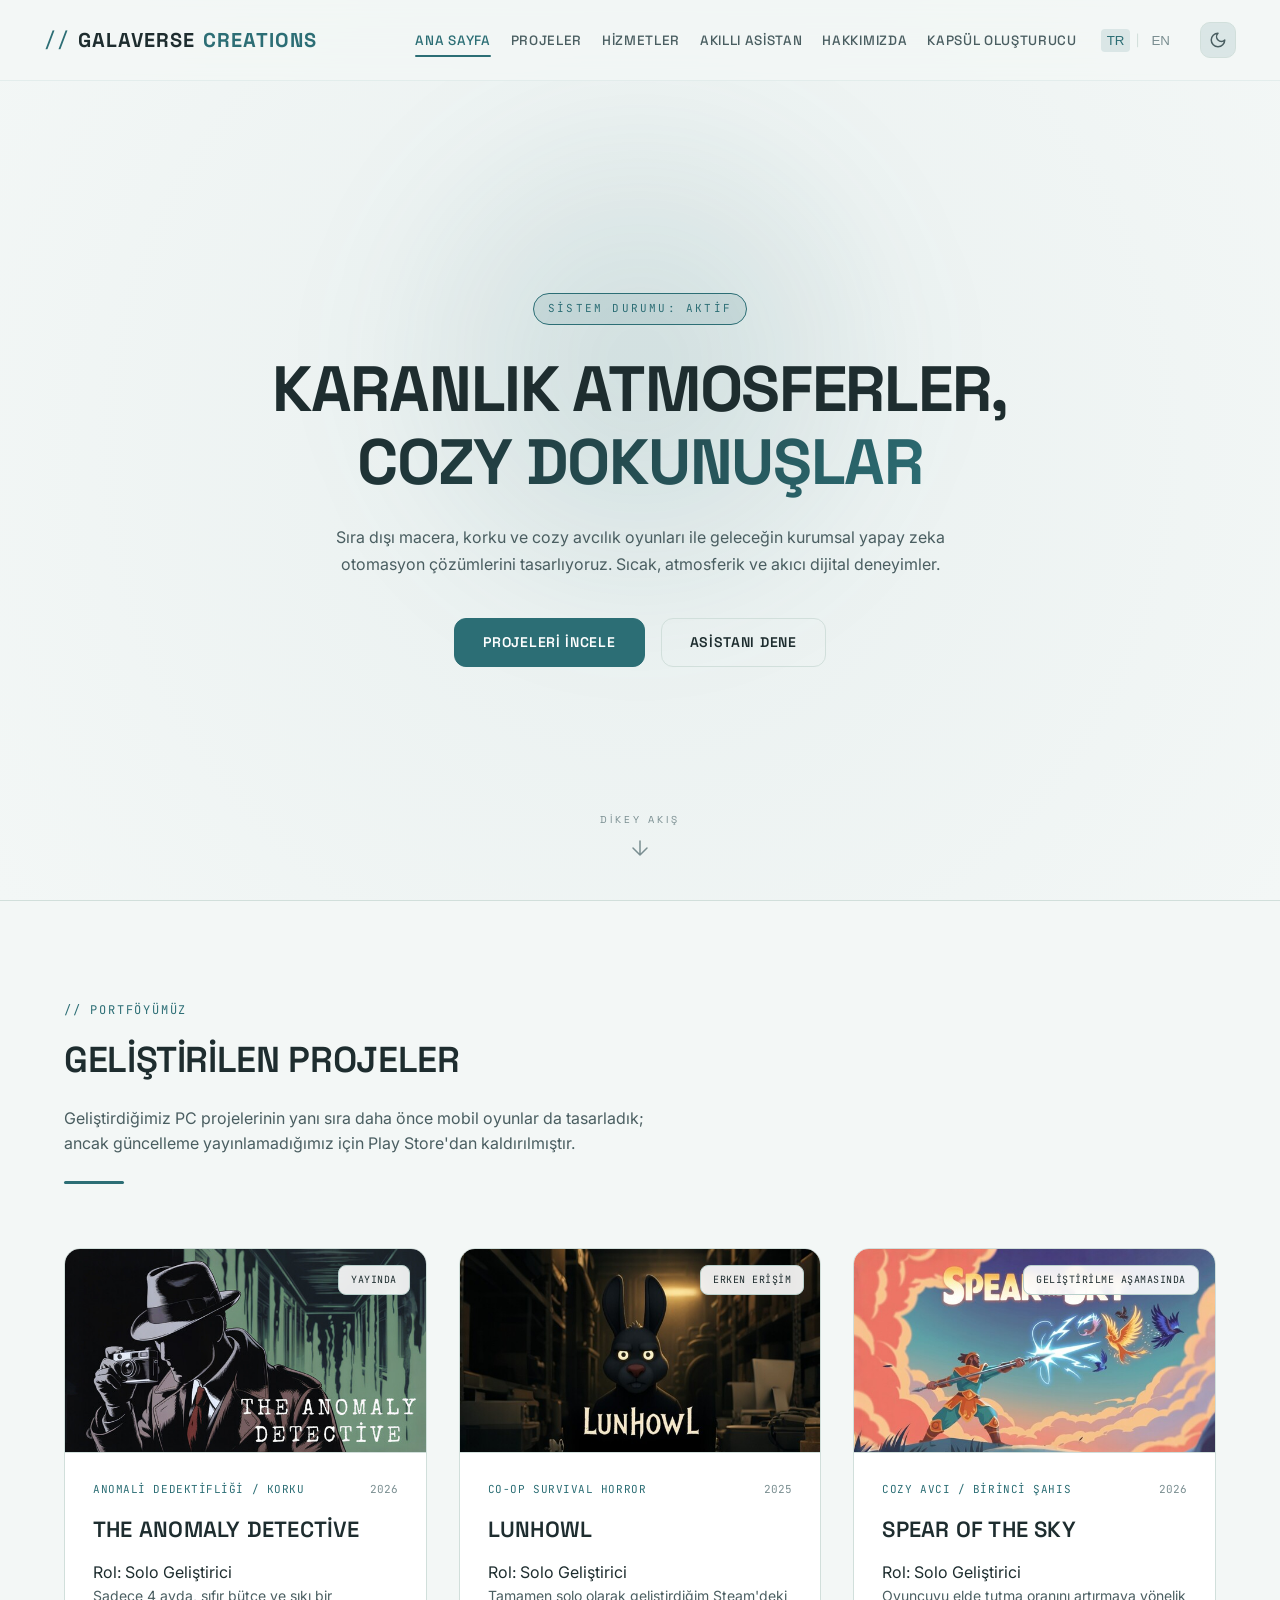
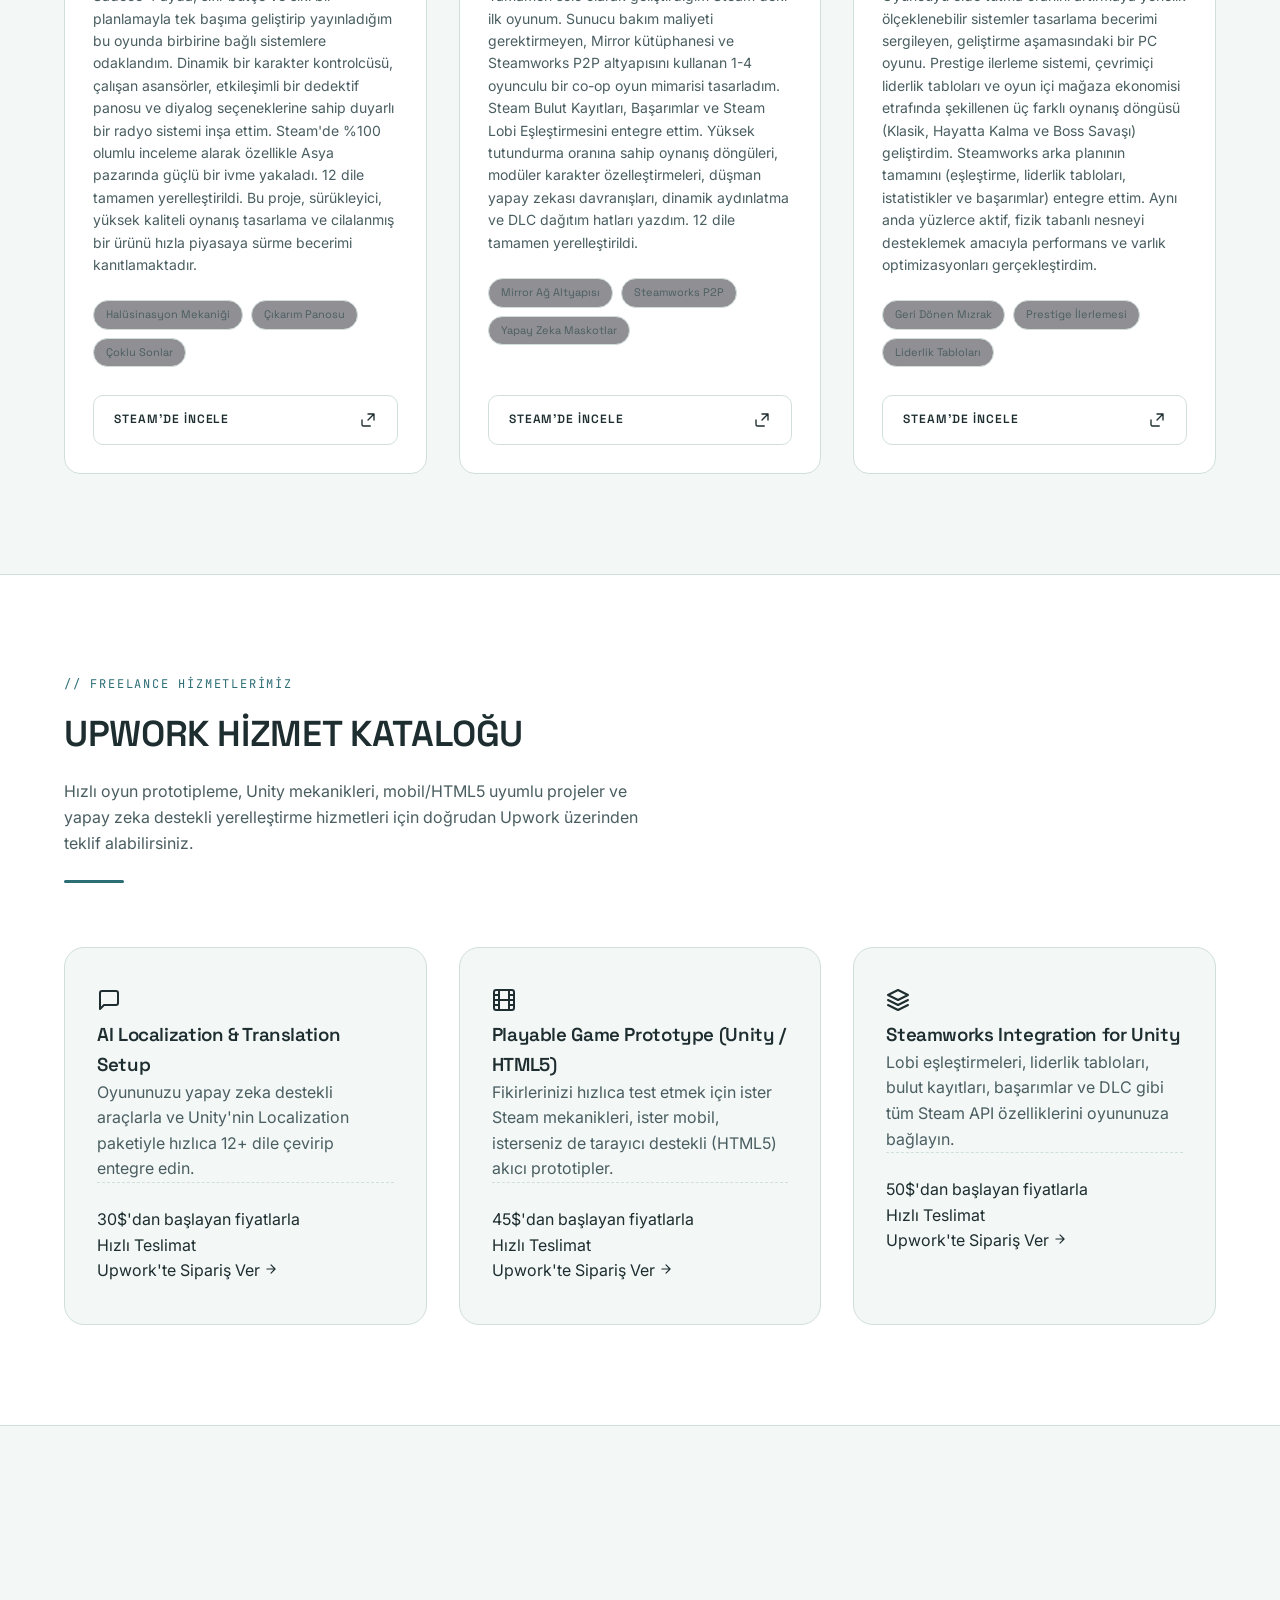
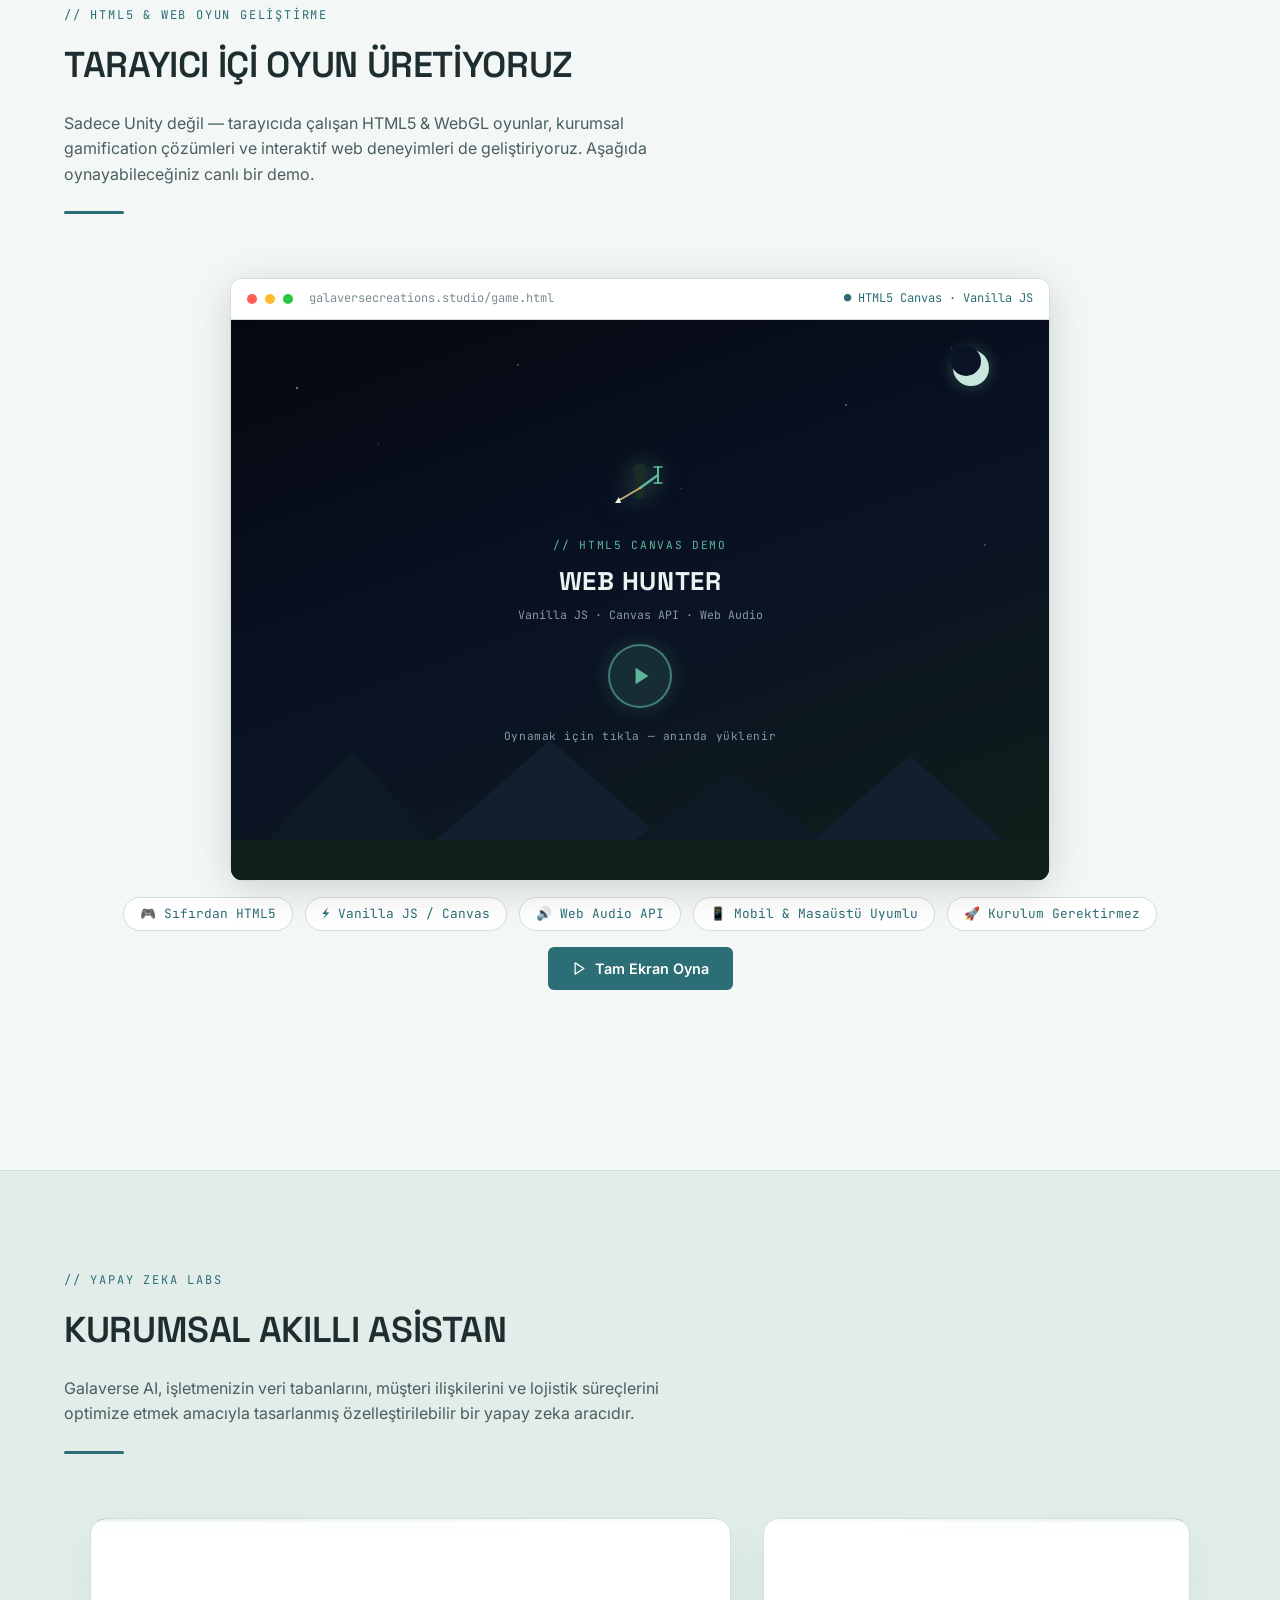
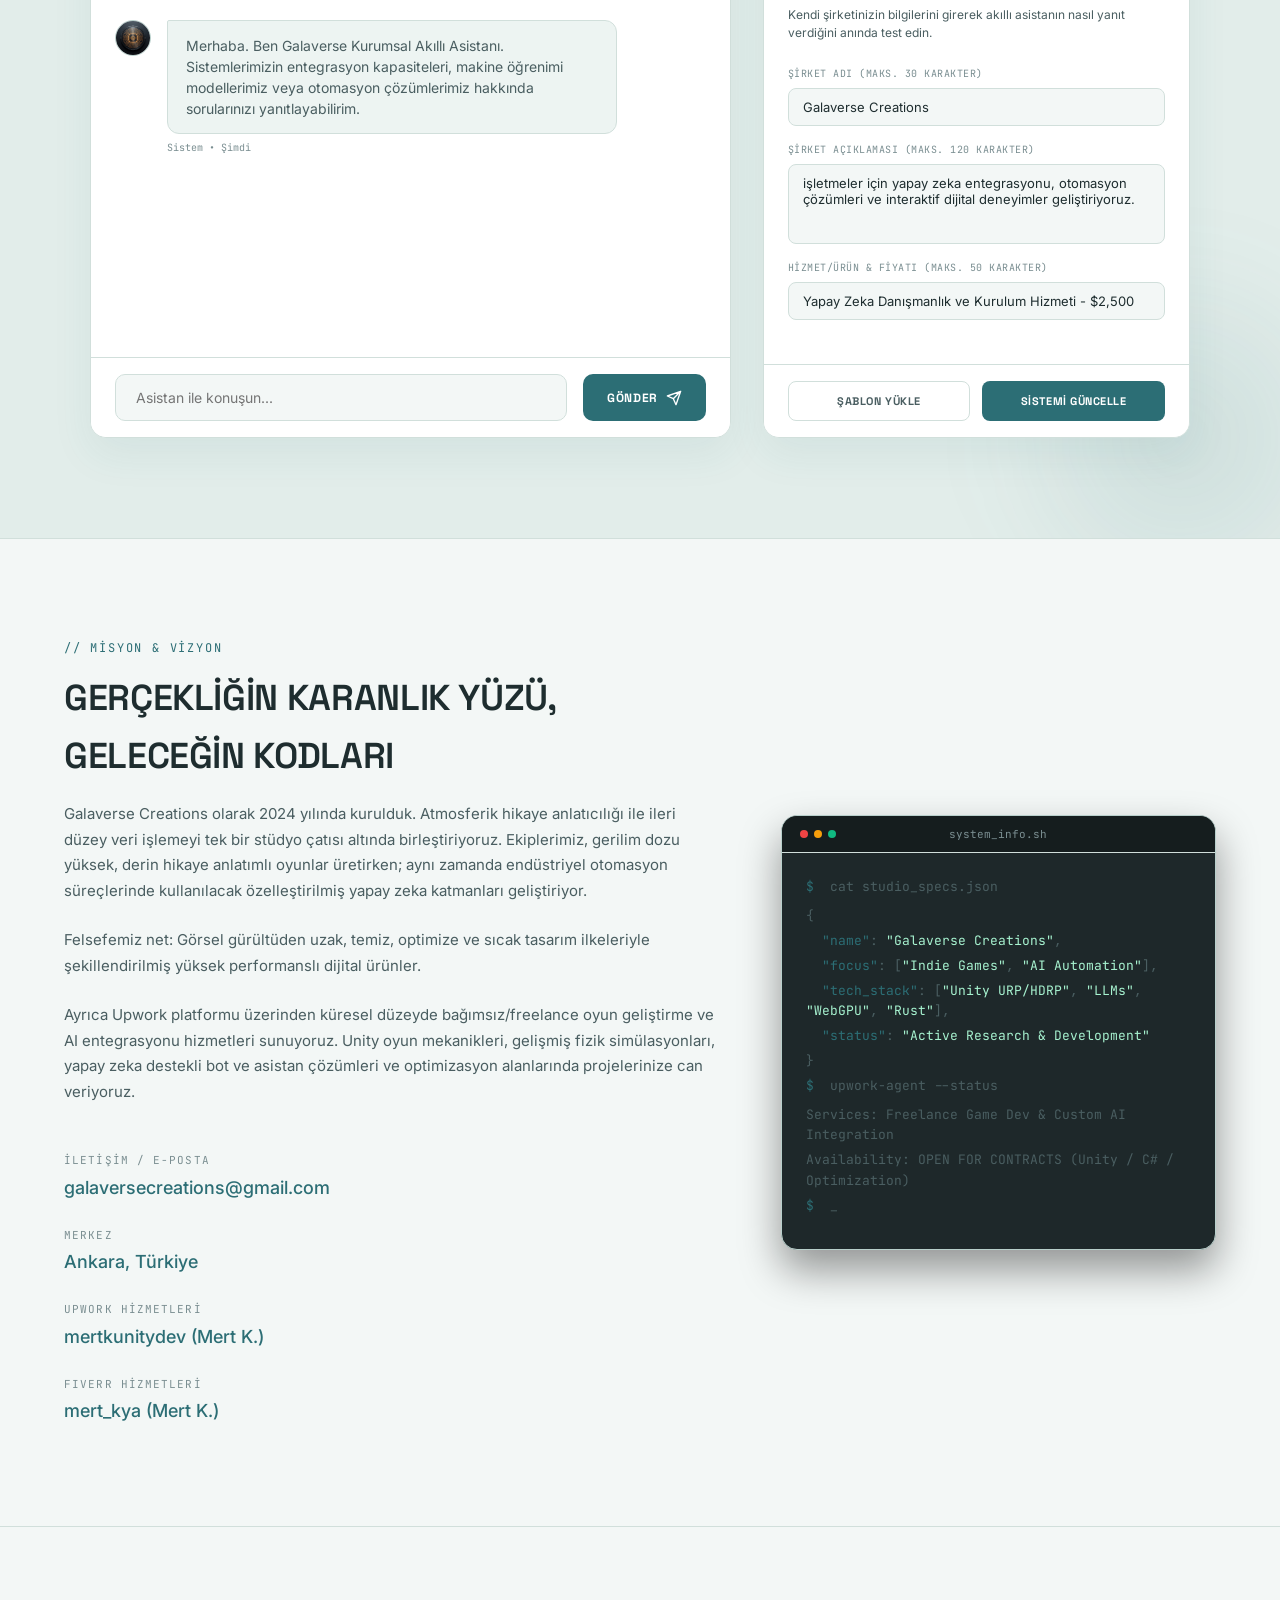
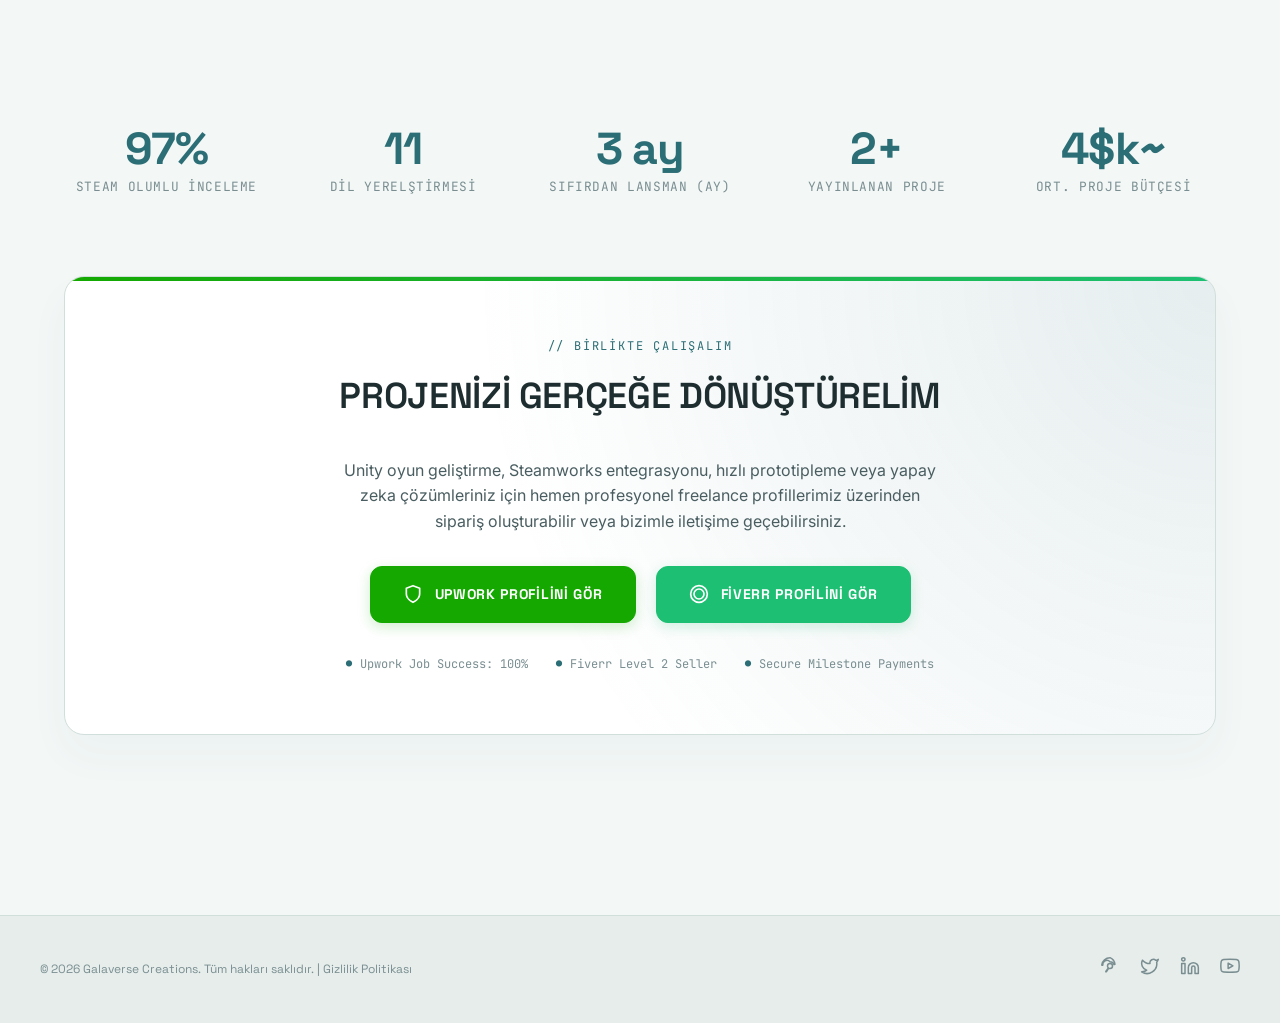
==== commit 76380f9a: "Add files via upload" ====
--- a/index.html
+++ b/index.html
@@ -89,6 +89,7 @@
                     <li><a href="#services" class="nav-link" data-i18n="nav-services">Hizmetler</a></li>
                     <li><a href="#assistant" class="nav-link" data-i18n="nav-assistant">Akıllı Asistan</a></li>
                     <li><a href="#about" class="nav-link" data-i18n="nav-about">Hakkımızda</a></li>
+                    <li><a href="generator.html" class="nav-link" data-i18n="nav-generator">Kapsül Oluşturucu</a></li>
                 </ul>
 
                 <!-- Language Switcher -->
@@ -582,6 +583,10 @@
                             <span class="contact-label" data-i18n="contact-label-upwork">UPWORK</span>
                             <a href="https://www.upwork.com/freelancers/mertkunitydev" target="_blank" rel="noopener noreferrer" class="contact-value">mertkunitydev (Mert K.)</a>
                         </div>
+                        <div class="contact-item">
+                            <span class="contact-label" data-i18n="contact-label-fiverr">FIVERR</span>
+                            <a href="https://www.fiverr.com/sellers/mert_kya/" target="_blank" rel="noopener noreferrer" class="contact-value">mert_kya (Mert K.)</a>
+                        </div>
                     </div>
                 </div>
 
@@ -612,11 +617,11 @@
         </div>
     </section>
 
-    <!-- Stats & Trust Section -->
-    <section id="stats" style="padding: 70px 0; background: var(--bg-primary); border-top: 1px solid var(--border-color);">
+    <!-- Stats & CTA Section -->
+    <section id="stats" style="padding: 80px 0; background: var(--bg-primary); border-top: 1px solid var(--border-color);">
         <div class="section-container">
             <!-- Stat counters -->
-            <div style="display:grid; grid-template-columns: repeat(auto-fit, minmax(160px, 1fr)); gap:32px; text-align:center; margin-bottom:70px;">
+            <div style="display:grid; grid-template-columns: repeat(auto-fit, minmax(160px, 1fr)); gap:32px; text-align:center; margin-bottom:60px;">
                 <div class="stat-item">
                     <div class="stat-number" data-target="100" data-suffix="%"><span class="stat-val">0</span><span class="stat-sfx">%</span></div>
                     <div class="stat-label" data-i18n="stat-label-1">Steam Olumlu İnceleme</div>
@@ -639,143 +644,37 @@
                 </div>
             </div>
 
-            <!-- Why us — Trust cards -->
-            <div style="text-align:center; margin-bottom: 40px;">
-                <span class="section-subtitle" data-i18n="section-subtitle-trust">// NEDEN GALAVERSE?</span>
-                <h2 class="section-title" style="margin-top:8px;" data-i18n="section-title-trust">Şirketlerin Bizi Tercih Ettiği 4 Neden</h2>
-                <div class="section-line" style="margin:16px auto 0;"></div>
-            </div>
-
-            <div style="display:grid; grid-template-columns: repeat(auto-fit, minmax(240px, 1fr)); gap:20px;">
-                <div class="trust-card">
-                    <div class="trust-icon">⚡</div>
-                    <h3 class="trust-title" data-i18n="trust-title-1">Hızlı & Şeffaf Teslimat</h3>
-                    <p class="trust-desc" data-i18n="trust-desc-1">Proje yönetimi, haftalık ilerleme raporları ve net milestone planlamasıyla sürpriz gecikmeler yaşamazsınız.</p>
-                </div>
-                <div class="trust-card">
-                    <div class="trust-icon">🌍</div>
-                    <h3 class="trust-title" data-i18n="trust-title-2">Çok Dilli Ürün Uzmanlığı</h3>
-                    <p class="trust-desc" data-i18n="trust-desc-2">12 dile yerelleştirme deneyimiyle ürününüzü küresel pazara taşıyoruz; Asya, Avrupa ve Türkiye'de kanıtlı erişim.</p>
-                </div>
-                <div class="trust-card">
-                    <div class="trust-icon">🔗</div>
-                    <h3 class="trust-title" data-i18n="trust-title-3">Tam Yığın Entegrasyon</h3>
-                    <p class="trust-desc" data-i18n="trust-desc-3">Unity'den web API'lerine, AI chatbot'lardan Steam altyapısına kadar tek çatı altında tam entegrasyon hizmeti sunuyoruz.</p>
-                </div>
-                <div class="trust-card">
-                    <div class="trust-icon">💬</div>
-                    <h3 class="trust-title" data-i18n="trust-title-4">Upwork Güvencesi</h3>
-                    <p class="trust-desc" data-i18n="trust-desc-4">Upwork'ün ödeme koruması ve anlaşmazlık çözüm mekanizmasıyla tam güvenli. Her zaman anlaşma önce, iş sonra.</p>
-                </div>
-            </div>
-        </div>
-    </section>
-
-    <!-- Contact Form Section -->
-    <section id="contact-form-section" style="padding: 80px 0; background: var(--bg-section); border-top: 1px solid var(--border-color);">
-        <div class="section-container">
-            <div style="display:grid; grid-template-columns: 1fr 1fr; gap: 60px; align-items: start;">
-
-                <!-- Left: CTA copy -->
-                <div>
-                    <span class="section-subtitle" data-i18n="section-subtitle-contact">// PROJE TEKLİFİ</span>
-                    <h2 class="section-title" style="margin-top:8px;" data-i18n="section-title-contact">Projenizi Konuşalım</h2>
-                    <p class="about-text" style="margin-top:16px;" data-i18n="contact-form-desc">Oyun geliştirme, AI entegrasyonu veya HTML5 web deneyimi için bir fikriniz mi var? Kısa bir brief yeterli — 24 saat içinde geri dönüyoruz.</p>
-
-                    <div style="margin-top:32px; display:flex; flex-direction:column; gap:18px;">
-                        <div style="display:flex; align-items:flex-start; gap:14px;">
-                            <span style="font-size:1.2rem; margin-top:2px;">🎯</span>
-                            <div>
-                                <div style="font-weight:600; color:var(--text-primary); font-size:0.95rem;" data-i18n="contact-usp-title-1">Unity Oyun Geliştirme</div>
-                                <div style="font-size:0.83rem; color:var(--text-secondary); margin-top:3px;" data-i18n="contact-usp-desc-1">PC, mobil, co-op ağ altyapısı, Steam entegrasyonu</div>
-                            </div>
-                        </div>
-                        <div style="display:flex; align-items:flex-start; gap:14px;">
-                            <span style="font-size:1.2rem; margin-top:2px;">🤖</span>
-                            <div>
-                                <div style="font-weight:600; color:var(--text-primary); font-size:0.95rem;" data-i18n="contact-usp-title-2">AI & Otomasyon Çözümleri</div>
-                                <div style="font-size:0.83rem; color:var(--text-secondary); margin-top:3px;" data-i18n="contact-usp-desc-2">Özel chatbot, yerelleştirme, işletme süreç otomasyonu</div>
-                            </div>
-                        </div>
-                        <div style="display:flex; align-items:flex-start; gap:14px;">
-                            <span style="font-size:1.2rem; margin-top:2px;">🌐</span>
-                            <div>
-                                <div style="font-weight:600; color:var(--text-primary); font-size:0.95rem;" data-i18n="contact-usp-title-3">HTML5 / Web Oyun & Deneyim</div>
-                                <div style="font-size:0.83rem; color:var(--text-secondary); margin-top:3px;" data-i18n="contact-usp-desc-3">Kurumsal gamification, tarayıcı tabanlı interaktif demo</div>
-                            </div>
-                        </div>
-                    </div>
-
-                    <div style="margin-top:32px; padding: 16px 20px; background:var(--bg-card); border:1px solid var(--border-color); border-radius:8px; display:flex; align-items:center; gap:12px;">
-                        <svg width="20" height="20" viewBox="0 0 24 24" fill="none" stroke="var(--accent)" stroke-width="2" stroke-linecap="round" stroke-linejoin="round"><circle cx="12" cy="12" r="10"/><polyline points="12 6 12 12 16 14"/></svg>
-                        <span style="font-size:0.83rem; color:var(--text-secondary);" data-i18n="contact-response-time">Ortalama yanıt süresi: <strong style="color:var(--accent);">24 saat</strong></span>
-                    </div>
-                </div>
-
-                <!-- Right: Contact form (Formspree) -->
-                <div>
-                    <form id="contact-inquiry-form" action="https://formspree.io/f/galaversecreations" method="POST" style="display:flex; flex-direction:column; gap:16px;">
-                        <div style="display:grid; grid-template-columns:1fr 1fr; gap:12px;">
-                            <div>
-                                <label style="display:block; font-size:0.75rem; font-family:var(--font-mono); color:var(--accent); letter-spacing:.08em; text-transform:uppercase; margin-bottom:6px;" data-i18n="cf-label-name">Adınız</label>
-                                <input type="text" name="name" required placeholder="Mert K." style="width:100%; padding:10px 14px; background:var(--bg-card); border:1px solid var(--border-color); border-radius:6px; color:var(--text-primary); font-family:var(--font-body); font-size:0.9rem; outline:none; transition:border-color .2s;" onfocus="this.style.borderColor='var(--accent)'" onblur="this.style.borderColor='var(--border-color)'">
-                            </div>
-                            <div>
-                                <label style="display:block; font-size:0.75rem; font-family:var(--font-mono); color:var(--accent); letter-spacing:.08em; text-transform:uppercase; margin-bottom:6px;" data-i18n="cf-label-company">Şirket / Proje</label>
-                                <input type="text" name="company" placeholder="Acme Corp." style="width:100%; padding:10px 14px; background:var(--bg-card); border:1px solid var(--border-color); border-radius:6px; color:var(--text-primary); font-family:var(--font-body); font-size:0.9rem; outline:none; transition:border-color .2s;" onfocus="this.style.borderColor='var(--accent)'" onblur="this.style.borderColor='var(--border-color)'">
-                            </div>
-                        </div>
-
-                        <div>
-                            <label style="display:block; font-size:0.75rem; font-family:var(--font-mono); color:var(--accent); letter-spacing:.08em; text-transform:uppercase; margin-bottom:6px;" data-i18n="cf-label-email">E-posta *</label>
-                            <input type="email" name="email" required placeholder="mail@sirket.com" style="width:100%; padding:10px 14px; background:var(--bg-card); border:1px solid var(--border-color); border-radius:6px; color:var(--text-primary); font-family:var(--font-body); font-size:0.9rem; outline:none; transition:border-color .2s;" onfocus="this.style.borderColor='var(--accent)'" onblur="this.style.borderColor='var(--border-color)'">
-                        </div>
-
-                        <div>
-                            <label style="display:block; font-size:0.75rem; font-family:var(--font-mono); color:var(--accent); letter-spacing:.08em; text-transform:uppercase; margin-bottom:6px;" data-i18n="cf-label-service">Hizmet Türü</label>
-                            <select name="service" style="width:100%; padding:10px 14px; background:var(--bg-card); border:1px solid var(--border-color); border-radius:6px; color:var(--text-primary); font-family:var(--font-body); font-size:0.9rem; outline:none; cursor:pointer; transition:border-color .2s;" onfocus="this.style.borderColor='var(--accent)'" onblur="this.style.borderColor='var(--border-color)'">
-                                <option value="" data-i18n="cf-service-0">Seçiniz...</option>
-                                <option value="unity-game" data-i18n="cf-service-1">Unity Oyun Geliştirme</option>
-                                <option value="ai-integration" data-i18n="cf-service-2">AI / Chatbot Entegrasyonu</option>
-                                <option value="html5-game" data-i18n="cf-service-3">HTML5 Web Oyunu / Demo</option>
-                                <option value="localization" data-i18n="cf-service-4">Oyun Yerelleştirme (12+ Dil)</option>
-                                <option value="steam" data-i18n="cf-service-5">Steamworks Entegrasyonu</option>
-                                <option value="other" data-i18n="cf-service-6">Diğer</option>
-                            </select>
-                        </div>
-
-                        <div>
-                            <label style="display:block; font-size:0.75rem; font-family:var(--font-mono); color:var(--accent); letter-spacing:.08em; text-transform:uppercase; margin-bottom:6px;" data-i18n="cf-label-budget">Tahmini Bütçe</label>
-                            <select name="budget" style="width:100%; padding:10px 14px; background:var(--bg-card); border:1px solid var(--border-color); border-radius:6px; color:var(--text-primary); font-family:var(--font-body); font-size:0.9rem; outline:none; cursor:pointer; transition:border-color .2s;" onfocus="this.style.borderColor='var(--accent)'" onblur="this.style.borderColor='var(--border-color)'">
-                                <option value="" data-i18n="cf-budget-0">Seçiniz...</option>
-                                <option value="lt500">$30 – $500</option>
-                                <option value="500-2k">$500 – $2,000</option>
-                                <option value="2k-10k">$2,000 – $10,000</option>
-                                <option value="gt10k">$10,000+</option>
-                                <option value="discuss" data-i18n="cf-budget-discuss">Görüşelim</option>
-                            </select>
-                        </div>
-
-                        <div>
-                            <label style="display:block; font-size:0.75rem; font-family:var(--font-mono); color:var(--accent); letter-spacing:.08em; text-transform:uppercase; margin-bottom:6px;" data-i18n="cf-label-message">Proje Açıklaması *</label>
-                            <textarea name="message" required rows="4" placeholder="Projenizi kısaca anlatın — ne yapmak istiyorsunuz, zaman çizelgesi nedir?" style="width:100%; padding:10px 14px; background:var(--bg-card); border:1px solid var(--border-color); border-radius:6px; color:var(--text-primary); font-family:var(--font-body); font-size:0.9rem; outline:none; resize:vertical; transition:border-color .2s;" onfocus="this.style.borderColor='var(--accent)'" onblur="this.style.borderColor='var(--border-color)'"></textarea>
-                        </div>
-
-                        <button type="submit" id="cf-submit-btn" style="
-                            display:flex; align-items:center; justify-content:center; gap:10px;
-                            background: var(--accent); color:#fff;
-                            padding:13px 28px; border:none; border-radius:6px;
-                            font-family:var(--font-body); font-size:1rem; font-weight:600;
-                            cursor:pointer; transition:opacity .2s, transform .1s;
-                            width:100%;
-                        " onmouseover="this.style.opacity='.88'" onmouseout="this.style.opacity='1'" onmousedown="this.style.transform='scale(.98)'" onmouseup="this.style.transform='scale(1)'">
-                            <svg width="16" height="16" viewBox="0 0 24 24" fill="none" stroke="currentColor" stroke-width="2.5" stroke-linecap="round" stroke-linejoin="round"><line x1="22" y1="2" x2="11" y2="13"/><polygon points="22 2 15 22 11 13 2 9 22 2"/></svg>
-                            <span id="cf-btn-text" data-i18n="cf-btn-send">Teklif Gönder</span>
-                        </button>
-
-                        <!-- Success/error feedback -->
-                        <div id="cf-feedback" style="display:none; padding:12px 16px; border-radius:6px; font-size:0.875rem; font-family:var(--font-mono); text-align:center;"></div>
-                    </form>
+            <!-- Freelance CTA Banner -->
+            <div class="cta-banner">
+                <div class="cta-content">
+                    <span class="section-subtitle" data-i18n="cta-subtitle">// BİRLİKTE ÇALIŞALIM</span>
+                    <h2 class="section-title" data-i18n="cta-title">Projenizi Gerçeğe Dönüştürelim</h2>
+                    <p class="section-desc" style="margin: 16px auto 32px;" data-i18n="cta-desc">
+                        Unity oyun geliştirme, Steamworks entegrasyonu, hızlı prototipleme veya yapay zeka çözümleriniz için hemen profesyonel freelance profillerimiz üzerinden sipariş oluşturabilir veya bizimle iletişime geçebilirsiniz.
+                    </p>
+                    <div class="cta-buttons">
+                        <a href="https://www.upwork.com/freelancers/mertkunitydev" target="_blank" rel="noopener noreferrer" class="cta-btn-link upwork-btn">
+                            <span class="btn-icon">
+                                <svg width="20" height="20" viewBox="0 0 24 24" fill="none" stroke="currentColor" stroke-width="2" stroke-linecap="round" stroke-linejoin="round">
+                                    <path d="M12 22s8-4 8-10V5l-8-3-8 3v7c0 6 8 10 8 10z"/>
+                                </svg>
+                            </span>
+                            <span data-i18n="cta-btn-upwork">Upwork Profilini Gör</span>
+                        </a>
+                        <a href="https://www.fiverr.com/sellers/mert_kya/" target="_blank" rel="noopener noreferrer" class="cta-btn-link fiverr-btn">
+                            <span class="btn-icon">
+                                <svg width="20" height="20" viewBox="0 0 24 24" fill="none" stroke="currentColor" stroke-width="2" stroke-linecap="round" stroke-linejoin="round">
+                                    <path d="M12 2a10 10 0 0 1 10 10c0 5.523-4.477 10-10 10S2 17.523 2 12a10 10 0 0 1 10-10zm0 4a6 6 0 1 0 0 12 6 6 0 0 0 0-12z"/>
+                                </svg>
+                            </span>
+                            <span data-i18n="cta-btn-fiverr">Fiverr Profilini Gör</span>
+                        </a>
+                    </div>
+                    <div class="cta-features">
+                        <span class="cta-feature-item"><span class="feature-bullet">●</span> Upwork Job Success: 100%</span>
+                        <span class="cta-feature-item"><span class="feature-bullet">●</span> Fiverr Level 2 Seller</span>
+                        <span class="cta-feature-item"><span class="feature-bullet">●</span> Secure Milestone Payments</span>
+                    </div>
                 </div>
             </div>
         </div>
--- a/style.css
+++ b/style.css
@@ -194,7 +194,7 @@
 }
 
 .nav-container {
-    max-width: 1200px;
+    max-width: 1240px;
     margin: 0 auto;
     display: flex;
     justify-content: space-between;
@@ -223,18 +223,18 @@
 .nav-right {
     display: flex;
     align-items: center;
-    gap: 32px;
+    gap: 24px;
 }
 
 .nav-links {
     display: flex;
-    gap: 32px;
+    gap: 20px;
     list-style: none;
 }
 
 .nav-link {
     font-family: var(--font-heading);
-    font-size: 14px;
+    font-size: 13.5px;
     font-weight: 500;
     letter-spacing: 0.05em;
     text-transform: uppercase;
@@ -1396,6 +1396,22 @@
 }
 
 /* Responsive Styles */
+@media (max-width: 1200px) {
+    .nav-container {
+        padding: 20px 16px;
+    }
+    .nav-links {
+        gap: 18px;
+    }
+    .nav-right {
+        gap: 18px;
+    }
+    .nav-link {
+        font-size: 13px;
+        letter-spacing: 0.03em;
+    }
+}
+
 @media (max-width: 1024px) {
     .projects-grid {
         grid-template-columns: repeat(2, 1fr);
@@ -1405,24 +1421,8 @@
         grid-template-columns: repeat(2, 1fr);
         gap: 24px;
     }
-}
-
-@media (max-width: 992px) {
-    .hero-title {
-        font-size: 48px;
-    }
-    
-    .about-grid {
-        grid-template-columns: 1fr;
-        gap: 48px;
-    }
-}
-
-@media (max-width: 768px) {
-    .section-container {
-        padding: 60px 16px;
-    }
-    
+
+    /* Navbar Mobile Styles Triggered at 1024px */
     .navbar {
         padding: 0;
     }
@@ -1468,6 +1468,23 @@
     .menu-toggle.active .bar:nth-child(3) {
         transform: rotate(-45deg) translate(5.5px, -5.5px);
     }
+}
+
+@media (max-width: 992px) {
+    .hero-title {
+        font-size: 48px;
+    }
+    
+    .about-grid {
+        grid-template-columns: 1fr;
+        gap: 48px;
+    }
+}
+
+@media (max-width: 768px) {
+    .section-container {
+        padding: 60px 16px;
+    }
     
     .hero-title {
         font-size: 36px;
@@ -1588,63 +1605,139 @@
     line-height: 1.4;
 }
 
-/* Trust cards */
-.trust-card {
-    background: var(--bg-card);
+/* CTA Banner Styling */
+.cta-banner {
+    background: radial-gradient(circle at top right, var(--accent-glow) 0%, transparent 60%), var(--bg-card);
     border: 1px solid var(--border-color);
-    border-radius: 12px;
-    padding: 28px 24px;
-    transition: var(--transition-smooth);
+    border-radius: 20px;
+    padding: 60px 40px;
+    text-align: center;
     position: relative;
     overflow: hidden;
-}
-.trust-card::before {
+    margin-top: 20px;
+    box-shadow: 0 20px 40px rgba(44, 110, 117, 0.04);
+}
+
+.cta-banner::before {
     content: '';
     position: absolute;
-    top: 0; left: 0; right: 0;
-    height: 3px;
-    background: linear-gradient(90deg, var(--accent), transparent);
-    opacity: 0;
-    transition: opacity 0.3s;
-}
-.trust-card:hover {
-    border-color: var(--border-color-hover);
+    top: 0;
+    left: 0;
+    width: 100%;
+    height: 4px;
+    background: linear-gradient(90deg, #14a800, #1dbf73); /* Upwork to Fiverr green gradients */
+}
+
+.cta-content {
+    max-width: 750px;
+    margin: 0 auto;
+    display: flex;
+    flex-direction: column;
+    align-items: center;
+}
+
+.cta-buttons {
+    display: flex;
+    justify-content: center;
+    gap: 20px;
+    margin-bottom: 32px;
+    width: 100%;
+}
+
+.cta-btn-link {
+    display: inline-flex;
+    align-items: center;
+    justify-content: center;
+    gap: 12px;
+    padding: 16px 32px;
+    font-family: var(--font-heading);
+    font-size: 14px;
+    font-weight: 700;
+    letter-spacing: 0.05em;
+    text-transform: uppercase;
+    border-radius: 12px;
+    cursor: pointer;
+    transition: var(--transition-smooth);
+    min-width: 240px;
+    text-decoration: none;
+}
+
+/* Brand Colors: Upwork & Fiverr */
+.upwork-btn {
+    background-color: #14a800;
+    color: #ffffff;
+    border: 1px solid #14a800;
+    box-shadow: 0 4px 14px rgba(20, 168, 0, 0.2);
+}
+
+.upwork-btn:hover {
+    background-color: #108a00;
+    border-color: #108a00;
     transform: translateY(-3px);
-    box-shadow: 0 8px 24px rgba(0,0,0,0.08);
-}
-.trust-card:hover::before { opacity: 1; }
-
-.trust-icon {
-    font-size: 1.6rem;
-    margin-bottom: 14px;
-    display: block;
-}
-.trust-title {
-    font-family: var(--font-heading);
-    font-size: 1.05rem;
-    font-weight: 600;
-    color: var(--text-primary);
-    margin-bottom: 10px;
-}
-.trust-desc {
-    font-size: 0.875rem;
-    color: var(--text-secondary);
-    line-height: 1.6;
-}
-
-/* Stat scroll reveal */
-.stat-item.counted .stat-number {
-    animation: statPop 0.3s cubic-bezier(0.34,1.56,0.64,1) forwards;
-}
-@keyframes statPop {
-    from { transform: scale(0.85); opacity: 0.4; }
-    to   { transform: scale(1);    opacity: 1;   }
-}
-
-/* Responsive contact form grid */
+    box-shadow: 0 8px 24px rgba(20, 168, 0, 0.35);
+    color: #ffffff;
+}
+
+.fiverr-btn {
+    background-color: #1dbf73;
+    color: #ffffff;
+    border: 1px solid #1dbf73;
+    box-shadow: 0 4px 14px rgba(29, 191, 115, 0.2);
+}
+
+.fiverr-btn:hover {
+    background-color: #1aa664;
+    border-color: #1aa664;
+    transform: translateY(-3px);
+    box-shadow: 0 8px 24px rgba(29, 191, 115, 0.35);
+    color: #ffffff;
+}
+
+.btn-icon {
+    display: flex;
+    align-items: center;
+    justify-content: center;
+    flex-shrink: 0;
+}
+
+.cta-features {
+    display: flex;
+    justify-content: center;
+    gap: 28px;
+    flex-wrap: wrap;
+    font-family: var(--font-mono);
+    font-size: 12px;
+    color: var(--text-muted);
+}
+
+.cta-feature-item {
+    display: flex;
+    align-items: center;
+    gap: 8px;
+}
+
+.feature-bullet {
+    color: var(--accent);
+    font-size: 10px;
+}
+
+/* Mobile responsive fixes for CTA */
 @media (max-width: 768px) {
-    #contact-form-section > .section-container > div {
-        grid-template-columns: 1fr !important;
-        gap: 40px !important;
-    }
-}
+    .cta-banner {
+        padding: 40px 20px;
+    }
+    .cta-buttons {
+        flex-direction: column;
+        align-items: center;
+        gap: 16px;
+    }
+    .cta-btn-link {
+        width: 100%;
+        min-width: unset;
+    }
+    .cta-features {
+        flex-direction: column;
+        align-items: center;
+        gap: 12px;
+    }
+}
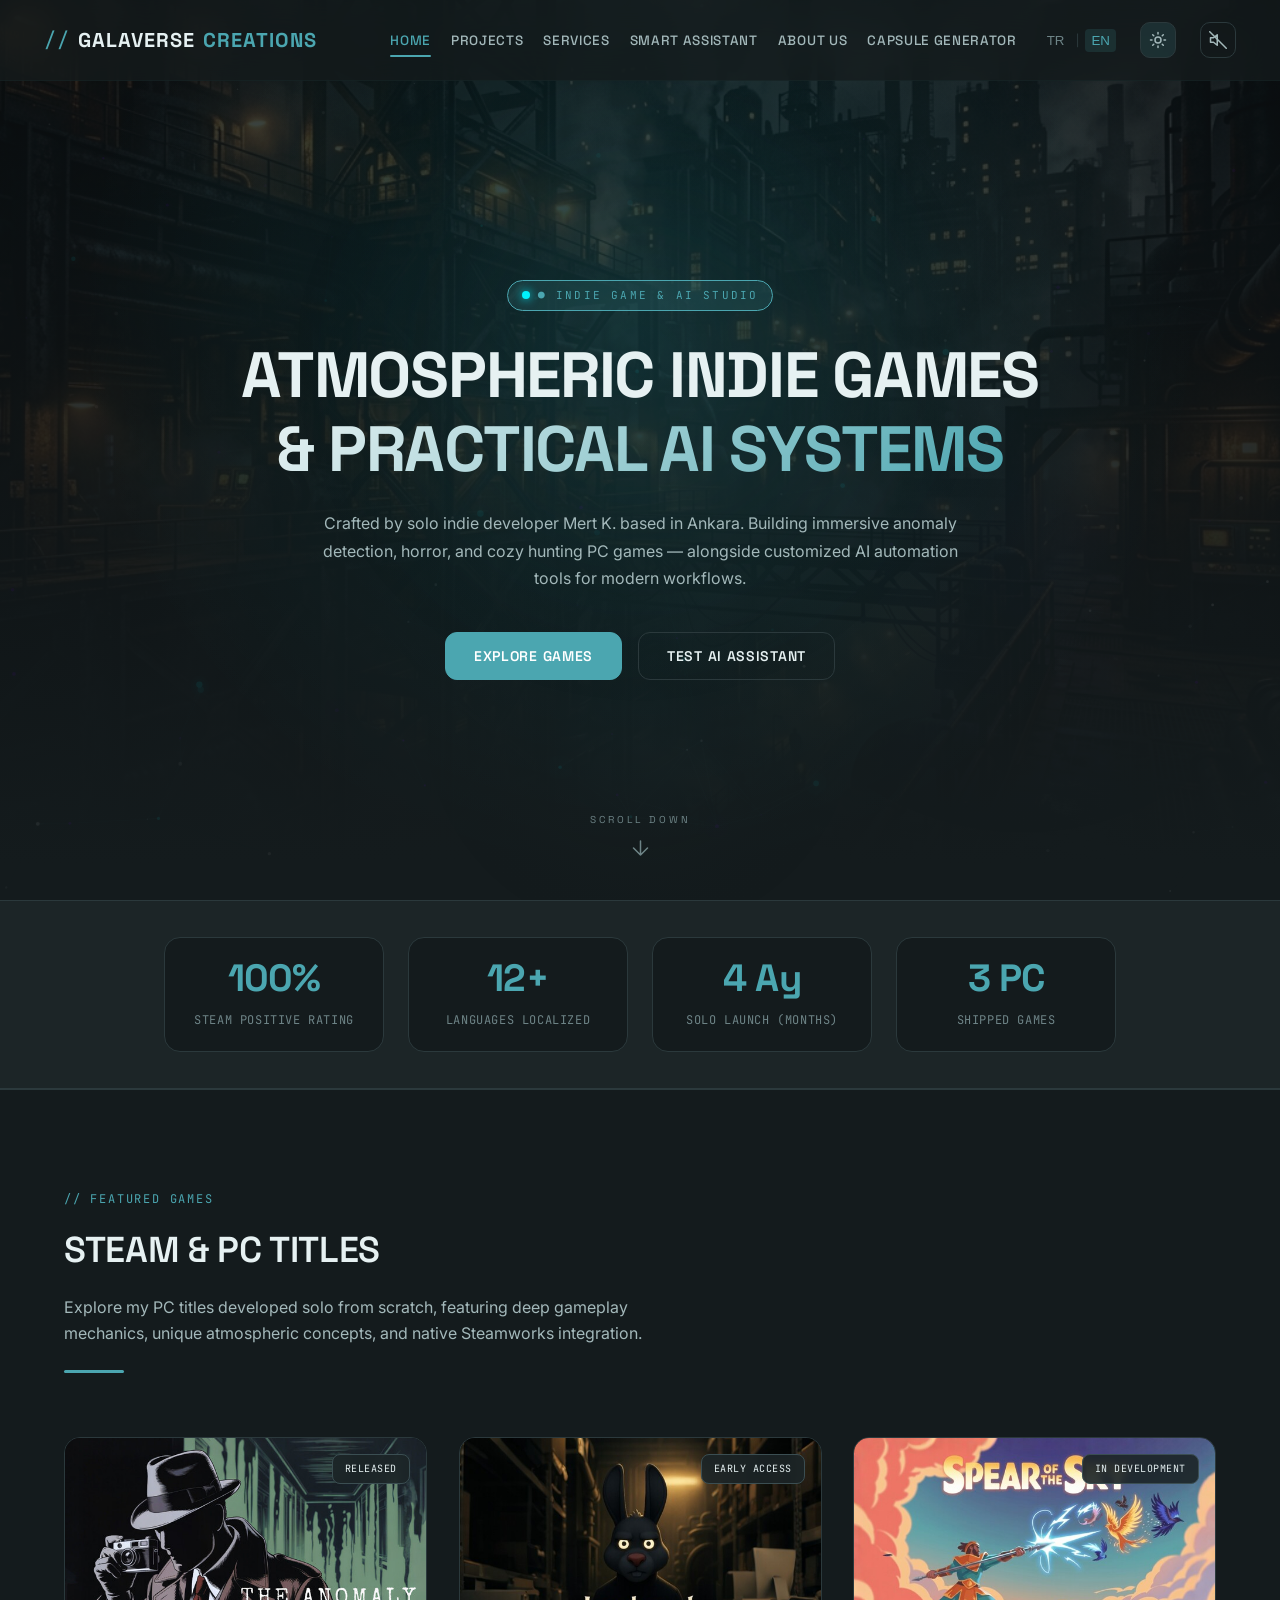
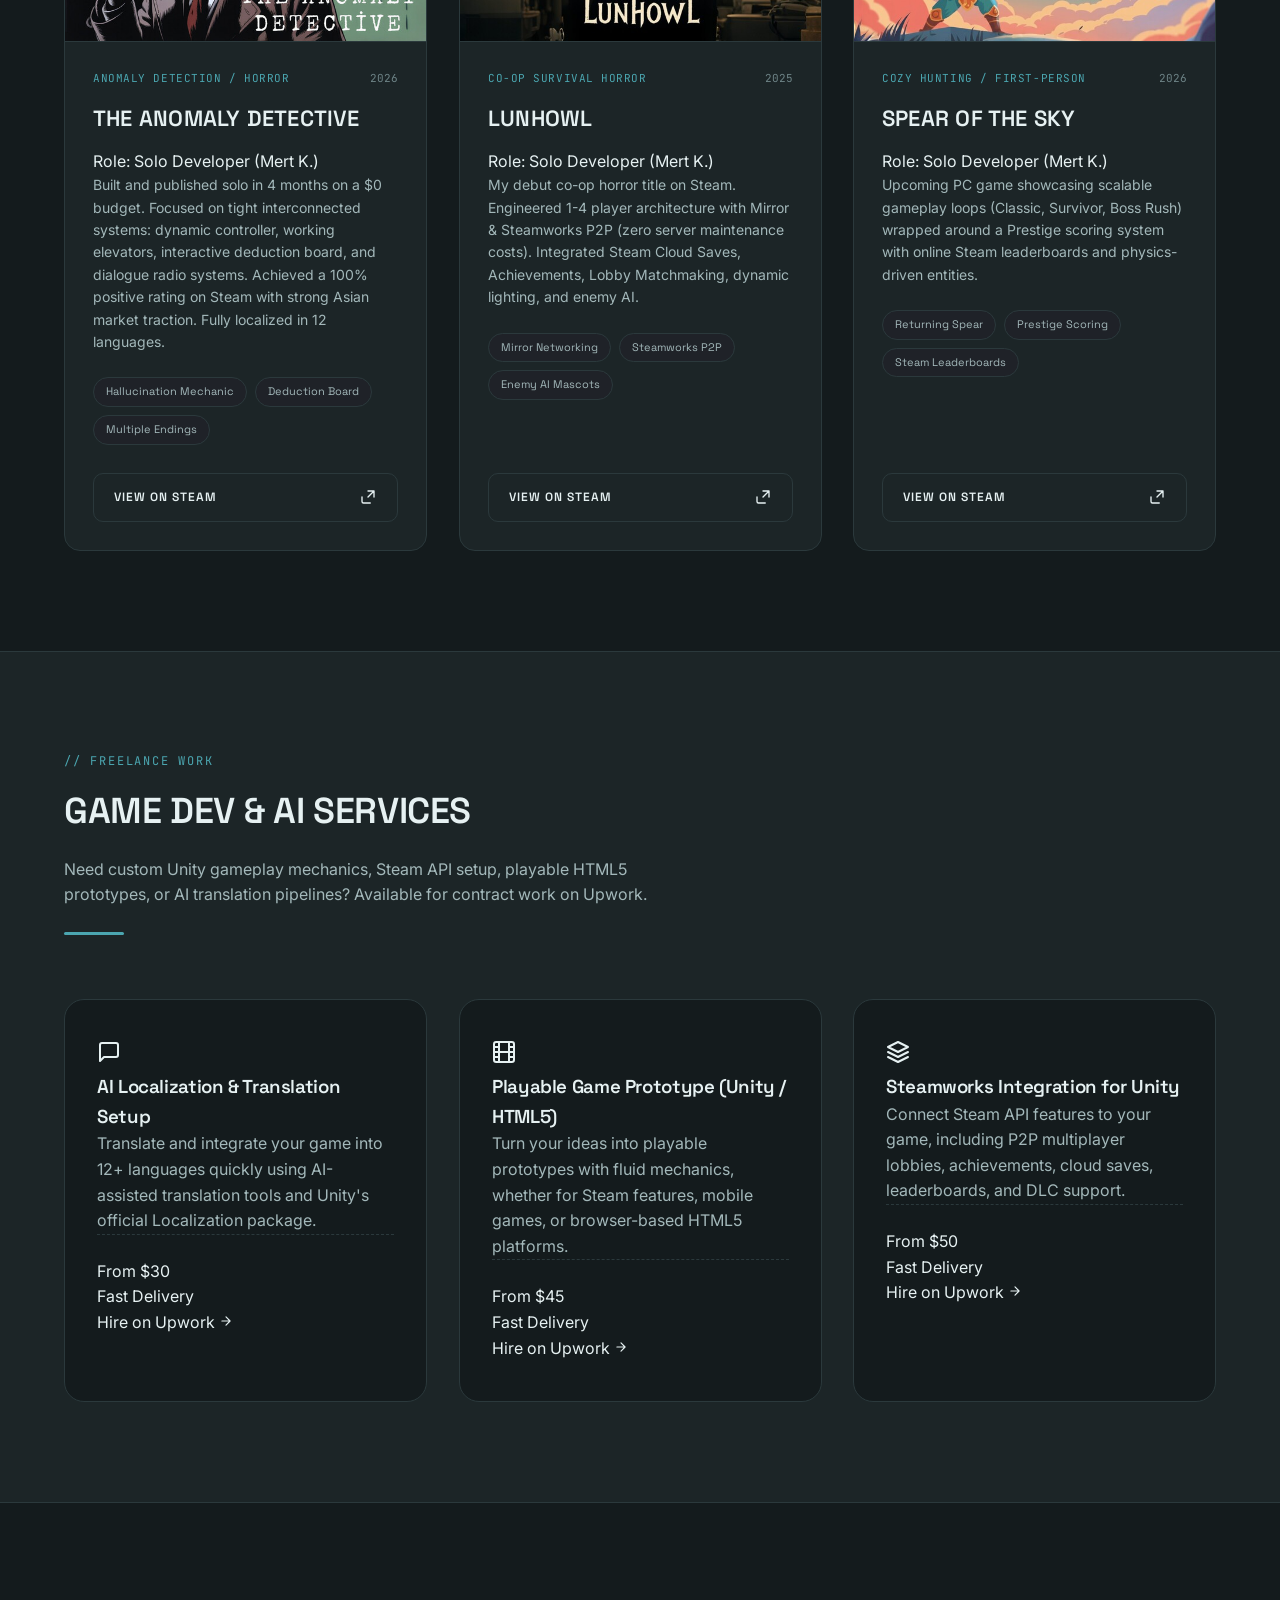
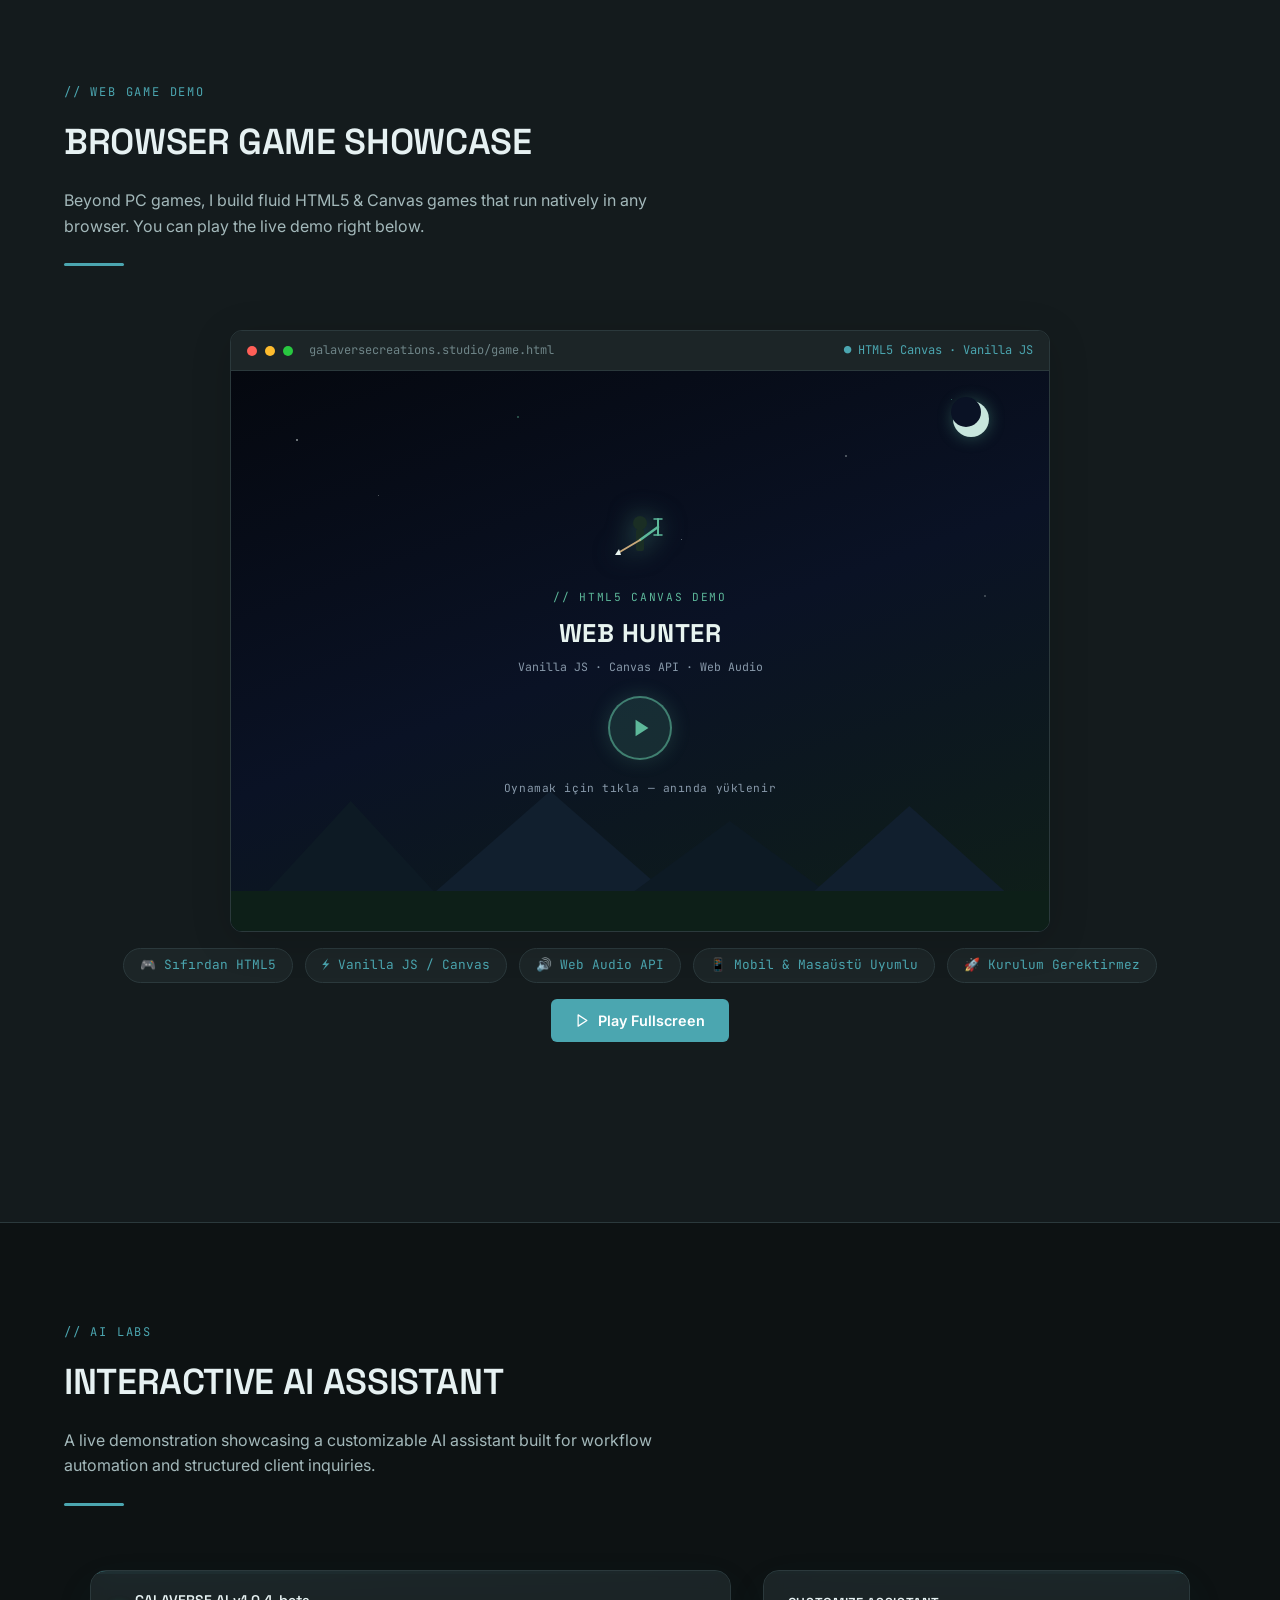
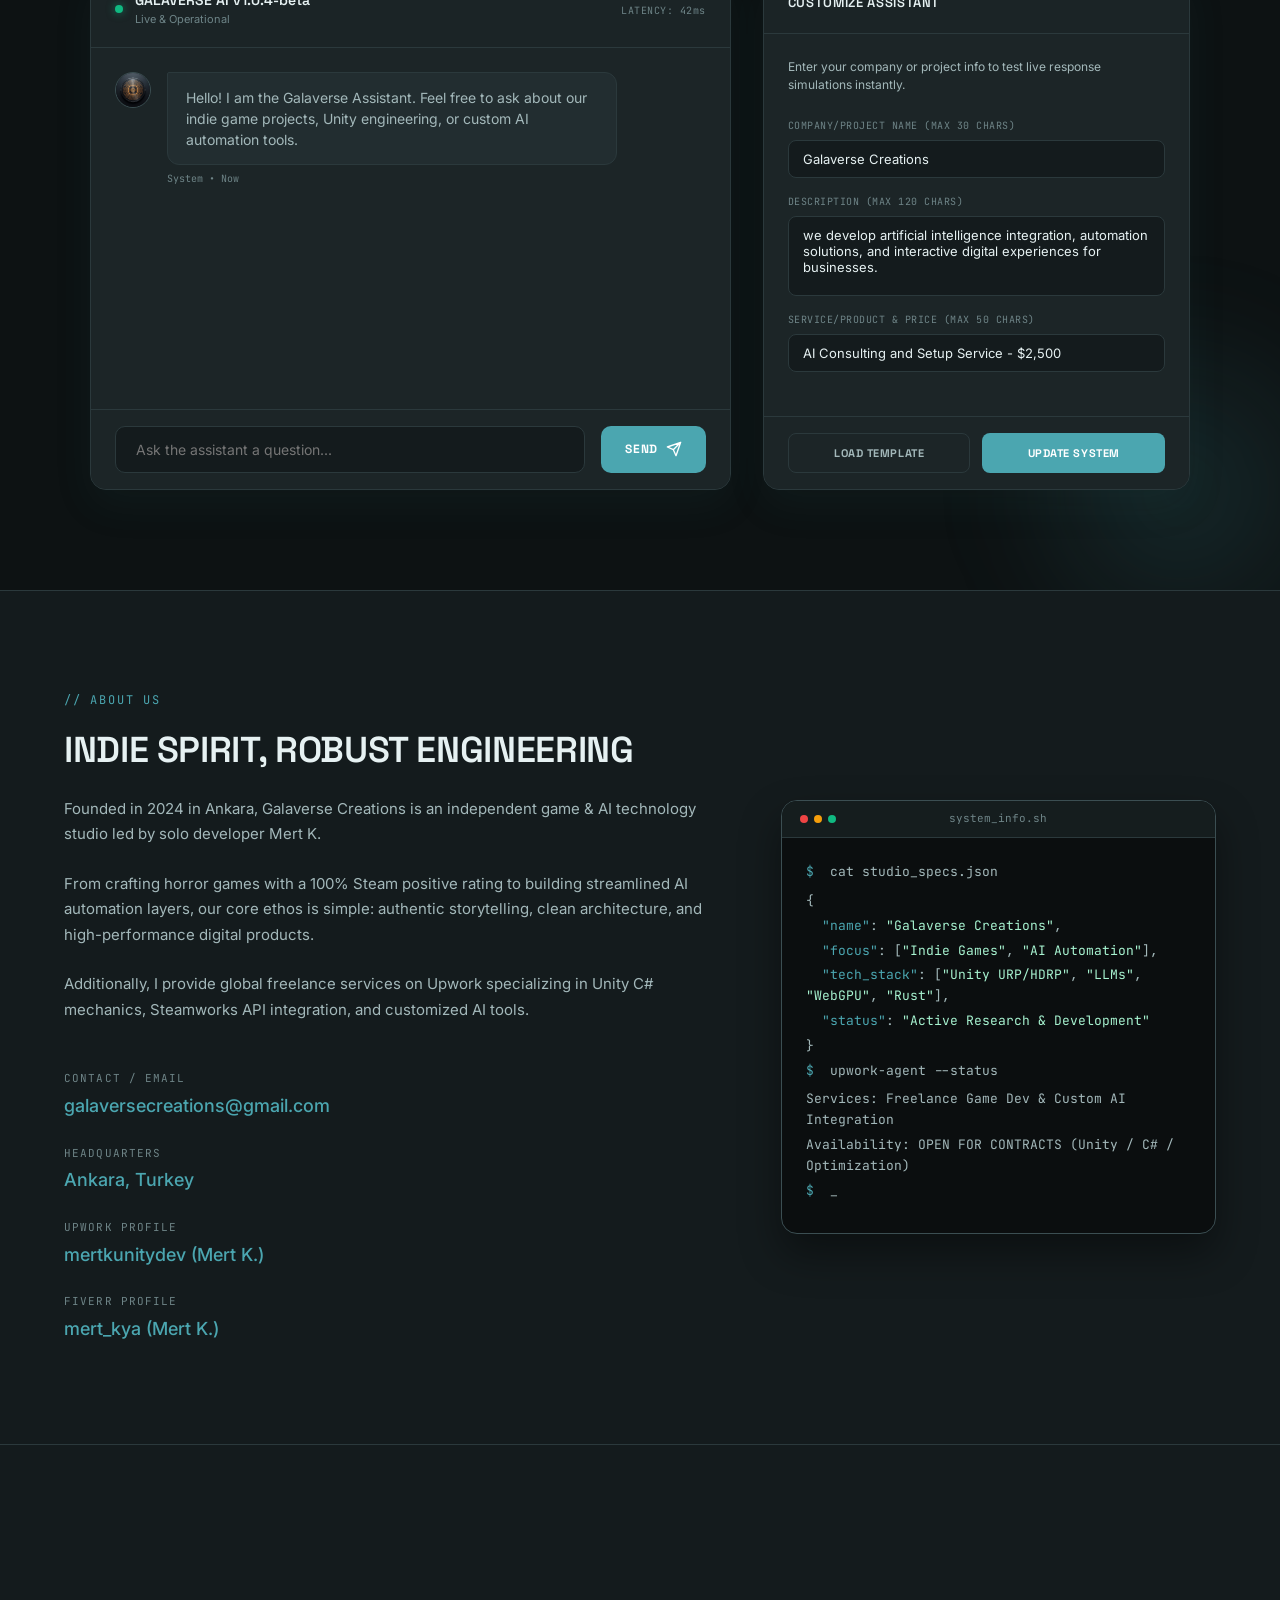
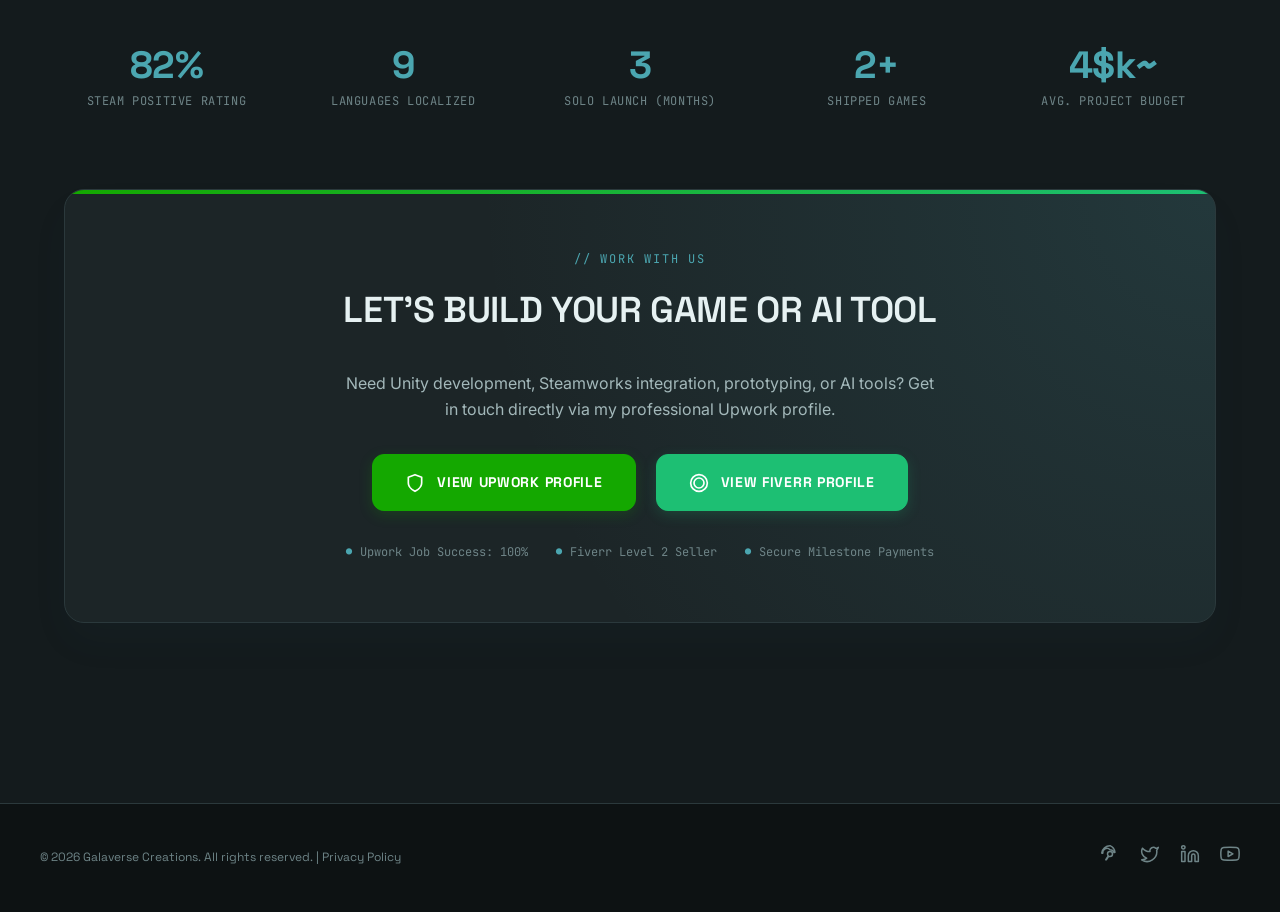
==== commit 9427c368: "Add files via upload" ====
--- a/index.html
+++ b/index.html
@@ -1,5 +1,5 @@
 <!DOCTYPE html>
-<html lang="tr">
+<html lang="en" data-theme="dark">
 <head>
     <meta charset="UTF-8">
     <meta name="viewport" content="width=device-width, initial-scale=1.0">
@@ -68,7 +68,7 @@
     <!-- Theme Initialization Script to prevent FOUC -->
     <script>
         (function() {
-            const savedTheme = localStorage.getItem('galaverse-theme') || 'light';
+            const savedTheme = localStorage.getItem('galaverse-theme') || 'dark';
             document.documentElement.setAttribute('data-theme', savedTheme);
         })();
     </script>
@@ -94,9 +94,9 @@
 
                 <!-- Language Switcher -->
                 <div class="lang-switch">
-                    <button class="lang-btn active" data-lang="tr">TR</button>
+                    <button class="lang-btn" data-lang="tr">TR</button>
                     <span class="lang-separator">|</span>
-                    <button class="lang-btn" data-lang="en">EN</button>
+                    <button class="lang-btn active" data-lang="en">EN</button>
                 </div>
 
                 <!-- Theme Switcher -->
@@ -112,6 +112,18 @@
                     </svg>
                 </button>
 
+                <!-- Sound FX Switcher -->
+                <button class="sound-toggle" id="sound-toggle" aria-label="Ses Efektlerini Aç/Kapat" title="UI Sound FX">
+                    <svg class="sound-icon sound-on" width="18" height="18" viewBox="0 0 24 24" fill="none" stroke="currentColor" stroke-width="2" stroke-linecap="round" stroke-linejoin="round">
+                        <polygon points="11 5 6 9 2 9 2 15 6 15 11 19 11 5"></polygon>
+                        <path d="M19.07 4.93a10 10 0 0 1 0 14.14M15.54 8.46a5 5 0 0 1 0 7.07"></path>
+                    </svg>
+                    <svg class="sound-icon sound-off" width="18" height="18" viewBox="0 0 24 24" fill="none" stroke="currentColor" stroke-width="2" stroke-linecap="round" stroke-linejoin="round" style="display:none;">
+                        <line x1="1" y1="1" x2="23" y2="23"></line>
+                        <polygon points="11 5 6 9 2 9 2 15 6 15 11 19 11 5"></polygon>
+                    </svg>
+                </button>
+
                 <button class="menu-toggle" id="menu-toggle" aria-label="Menüyü Aç">
                     <span class="bar"></span>
                     <span class="bar"></span>
@@ -123,6 +135,7 @@
 
     <!-- Hero Section -->
     <header class="hero-section" id="home">
+        <canvas id="hero-canvas" class="hero-canvas"></canvas>
         <div class="hero-bg-overlay"></div>
         <div class="hero-glow-blob"></div>
         <div class="hero-content">
@@ -141,6 +154,28 @@
             </svg>
         </a>
     </header>
+
+    <!-- Live Animated Stats Banner -->
+    <div class="stats-banner">
+        <div class="stats-container">
+            <div class="stat-box">
+                <span class="stat-number" data-target="100" data-suffix="%">0</span>
+                <span class="stat-label" data-i18n="stat-label-1">Steam Olumlu İnceleme</span>
+            </div>
+            <div class="stat-box">
+                <span class="stat-number" data-target="12" data-suffix="+">0</span>
+                <span class="stat-label" data-i18n="stat-label-2">Dil Yerelleştirmesi</span>
+            </div>
+            <div class="stat-box">
+                <span class="stat-number" data-target="4" data-suffix=" Ay">0</span>
+                <span class="stat-label" data-i18n="stat-label-3">Sıfırdan Lansman</span>
+            </div>
+            <div class="stat-box">
+                <span class="stat-number" data-target="3" data-suffix=" PC">0</span>
+                <span class="stat-label" data-i18n="stat-label-4">Yayınlanan/Gelişen Proje</span>
+            </div>
+        </div>
+    </div>
 
     <!-- Projects Section -->
     <section class="projects-section" id="projects">
@@ -716,7 +751,18 @@
         </div>
     </footer>
 
-    <!-- JS Script -->
+    <!-- Interactive Lightbox Modal -->
+    <div class="lightbox-modal" id="lightbox-modal" aria-hidden="true">
+        <div class="lightbox-overlay" id="lightbox-overlay"></div>
+        <div class="lightbox-content">
+            <button class="lightbox-close" id="lightbox-close" aria-label="Kapat">&times;</button>
+            <img src="" alt="Project Preview" id="lightbox-img" class="lightbox-img">
+            <div class="lightbox-caption" id="lightbox-caption"></div>
+        </div>
+    </div>
+
+    <!-- JS Scripts -->
+    <script src="canvas-hero.js" defer></script>
     <script src="script.js"></script>
 </body>
 </html>
--- a/style.css
+++ b/style.css
@@ -334,8 +334,14 @@
     left: 0;
     width: 100%;
     height: 100%;
-    background: radial-gradient(circle at center, rgba(44, 110, 117, 0.05) 0%, var(--bg-main) 100%),
-                linear-gradient(180deg, rgba(243, 247, 246, 0.4) 0%, var(--bg-main) 100%);
+    background-image: 
+        radial-gradient(circle at 50% 35%, rgba(0, 242, 254, 0.09) 0%, transparent 65%),
+        linear-gradient(180deg, rgba(10, 13, 15, 0.75) 0%, var(--bg-main) 96%),
+        url('images/hero_bg.png');
+    background-size: cover;
+    background-position: center;
+    background-repeat: no-repeat;
+    opacity: 0.9;
     z-index: 1;
 }
 
@@ -1741,3 +1747,282 @@
         gap: 12px;
     }
 }
+
+/* Mobile responsive fixes for Navbar */
+@media (max-width: 768px) {
+    .logo {
+        font-size: 15px;
+    }
+    .nav-container {
+        padding: 10px 12px;
+        height: 60px;
+    }
+    .nav-right {
+        gap: 8px;
+    }
+    .lang-switch {
+        gap: 2px;
+        font-size: 11px;
+    }
+    .theme-toggle {
+        padding: 6px;
+    }
+}
+
+/* ==========================================================================
+   CUSTOM DESIGN SYSTEM ENHANCEMENTS (GALAVERSE UNIQUE UI)
+   ========================================================================== */
+
+/* Hero Canvas Background */
+.hero-section {
+    position: relative;
+    overflow: hidden;
+}
+
+.hero-canvas {
+    position: absolute;
+    top: 0;
+    left: 0;
+    width: 100%;
+    height: 100%;
+    z-index: 1;
+    pointer-events: none;
+}
+
+.hero-content {
+    position: relative;
+    z-index: 2;
+}
+
+/* Glowing Pulsing Status Badge */
+.hero-badge {
+    display: inline-flex;
+    align-items: center;
+    gap: 8px;
+    position: relative;
+}
+
+.hero-badge::before {
+    content: '';
+    display: inline-block;
+    width: 8px;
+    height: 8px;
+    border-radius: 50%;
+    background-color: #00f2fe;
+    box-shadow: 0 0 10px #00f2fe;
+    animation: pulseBadge 2s infinite ease-in-out;
+}
+
+@keyframes pulseBadge {
+    0%, 100% {
+        transform: scale(1);
+        opacity: 1;
+    }
+    50% {
+        transform: scale(1.5);
+        opacity: 0.5;
+    }
+}
+
+/* Sound FX Toggle Button */
+.sound-toggle {
+    background: none;
+    border: 1px solid var(--border-color);
+    color: var(--text-secondary);
+    padding: 8px;
+    border-radius: 10px;
+    cursor: pointer;
+    display: flex;
+    align-items: center;
+    justify-content: center;
+    transition: var(--transition-smooth);
+}
+
+.sound-toggle:hover {
+    color: var(--accent);
+    border-color: var(--accent);
+    background-color: var(--accent-glow);
+    transform: scale(1.05);
+}
+
+/* Live Animated Stats Banner */
+.stats-banner {
+    width: 100%;
+    background: var(--bg-card);
+    border-top: 1px solid var(--border-color);
+    border-bottom: 1px solid var(--border-color);
+    padding: 36px 24px;
+    position: relative;
+    z-index: 5;
+    backdrop-filter: blur(16px);
+}
+
+.stats-container {
+    max-width: 1200px;
+    margin: 0 auto;
+    display: grid;
+    grid-template-columns: repeat(auto-fit, minmax(220px, 1px));
+    gap: 24px;
+    justify-content: center;
+}
+
+.stat-box {
+    text-align: center;
+    padding: 20px 16px;
+    background: var(--bg-main);
+    border: 1px solid var(--border-color);
+    border-radius: 16px;
+    transition: var(--transition-smooth);
+}
+
+.stat-box:hover {
+    border-color: var(--accent);
+    transform: translateY(-4px);
+    box-shadow: 0 12px 30px var(--accent-glow);
+}
+
+.stat-number {
+    display: block;
+    font-family: var(--font-heading);
+    font-size: 38px;
+    font-weight: 700;
+    color: var(--accent);
+    line-height: 1.1;
+    margin-bottom: 6px;
+}
+
+.stat-label {
+    font-family: var(--font-mono);
+    font-size: 12px;
+    letter-spacing: 0.05em;
+    color: var(--text-muted);
+    text-transform: uppercase;
+}
+
+/* 3D Card Parallax & Dynamic Spotlight Glow */
+.project-card, .service-card {
+    position: relative;
+    transform-style: preserve-3d;
+    transition: transform 0.2s cubic-bezier(0.2, 0, 0.2, 1), box-shadow 0.3s ease, border-color 0.3s ease;
+    will-change: transform;
+}
+
+.project-card::after, .service-card::after {
+    content: '';
+    position: absolute;
+    inset: -1px;
+    border-radius: inherit;
+    background: radial-gradient(400px circle at var(--mouse-x, 50%) var(--mouse-y, 50%), var(--accent-glow), transparent 60%);
+    pointer-events: none;
+    opacity: 0;
+    transition: opacity 0.3s ease;
+    z-index: 1;
+}
+
+.project-card:hover::after, .service-card:hover::after {
+    opacity: 1;
+}
+
+.project-img-wrapper {
+    cursor: pointer;
+    overflow: hidden;
+    position: relative;
+}
+
+.project-img-wrapper::after {
+    content: '🔍 BÜYÜT';
+    position: absolute;
+    inset: 0;
+    background: rgba(10, 13, 15, 0.65);
+    color: #ffffff;
+    font-family: var(--font-heading);
+    font-size: 12px;
+    font-weight: 700;
+    letter-spacing: 0.1em;
+    display: flex;
+    align-items: center;
+    justify-content: center;
+    opacity: 0;
+    transition: opacity 0.3s ease;
+}
+
+.project-img-wrapper:hover::after {
+    opacity: 1;
+}
+
+/* Lightbox Modal */
+.lightbox-modal {
+    position: fixed;
+    inset: 0;
+    z-index: 9999;
+    display: flex;
+    align-items: center;
+    justify-content: center;
+    opacity: 0;
+    pointer-events: none;
+    transition: opacity 0.3s ease;
+}
+
+.lightbox-modal.active {
+    opacity: 1;
+    pointer-events: auto;
+}
+
+.lightbox-overlay {
+    position: absolute;
+    inset: 0;
+    background: rgba(10, 13, 15, 0.88);
+    backdrop-filter: blur(12px);
+}
+
+.lightbox-content {
+    position: relative;
+    z-index: 2;
+    max-width: 90vw;
+    max-height: 85vh;
+    display: flex;
+    flex-direction: column;
+    align-items: center;
+    transform: scale(0.92);
+    transition: transform 0.3s cubic-bezier(0.34, 1.56, 0.64, 1);
+}
+
+.lightbox-modal.active .lightbox-content {
+    transform: scale(1);
+}
+
+.lightbox-img {
+    max-width: 100%;
+    max-height: 75vh;
+    object-fit: contain;
+    border-radius: 12px;
+    box-shadow: 0 20px 50px rgba(0, 0, 0, 0.6), 0 0 30px var(--accent-glow);
+    border: 1px solid var(--border-color);
+}
+
+.lightbox-caption {
+    margin-top: 16px;
+    font-family: var(--font-heading);
+    font-size: 16px;
+    color: #ffffff;
+    text-align: center;
+}
+
+.lightbox-close {
+    position: absolute;
+    top: -40px;
+    right: 0;
+    background: none;
+    border: none;
+    color: #ffffff;
+    font-size: 36px;
+    cursor: pointer;
+    line-height: 1;
+    transition: transform 0.2s ease;
+}
+
+.lightbox-close:hover {
+    transform: scale(1.2) rotate(90deg);
+    color: var(--accent);
+}
+
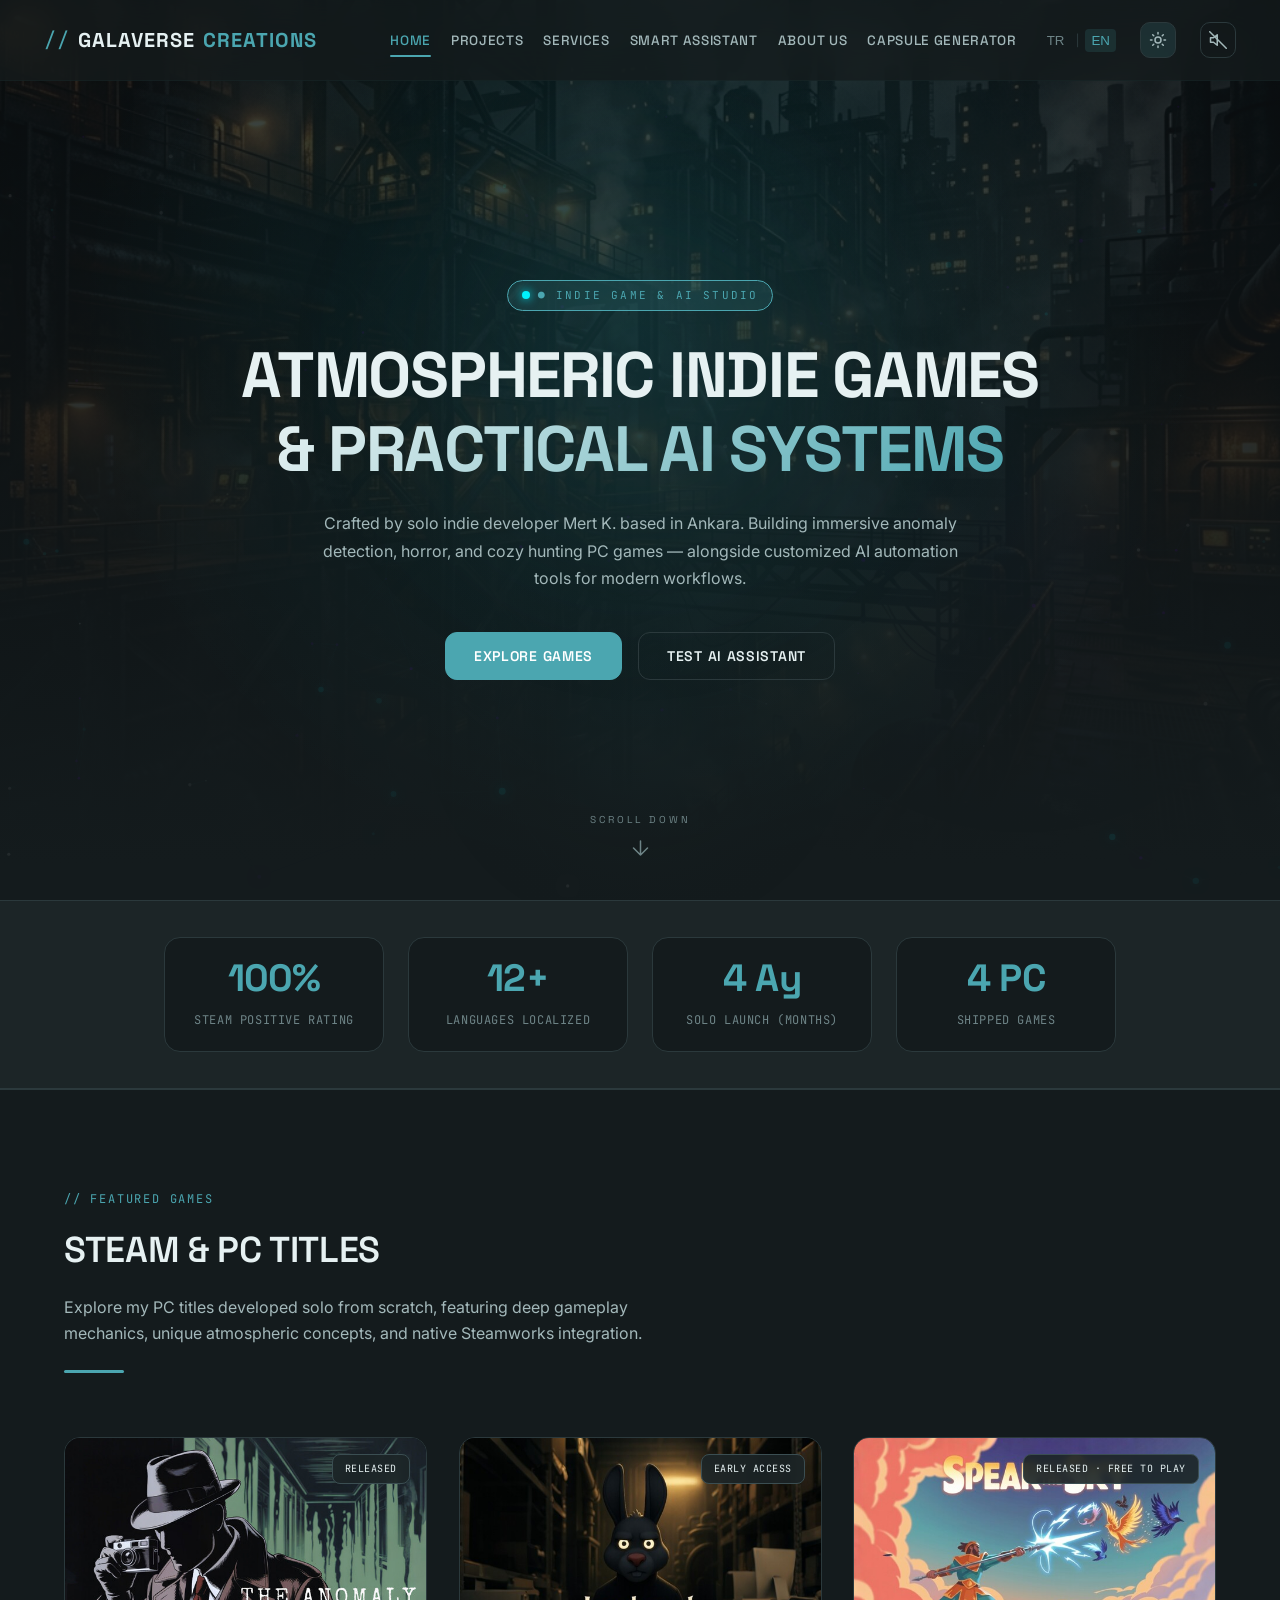
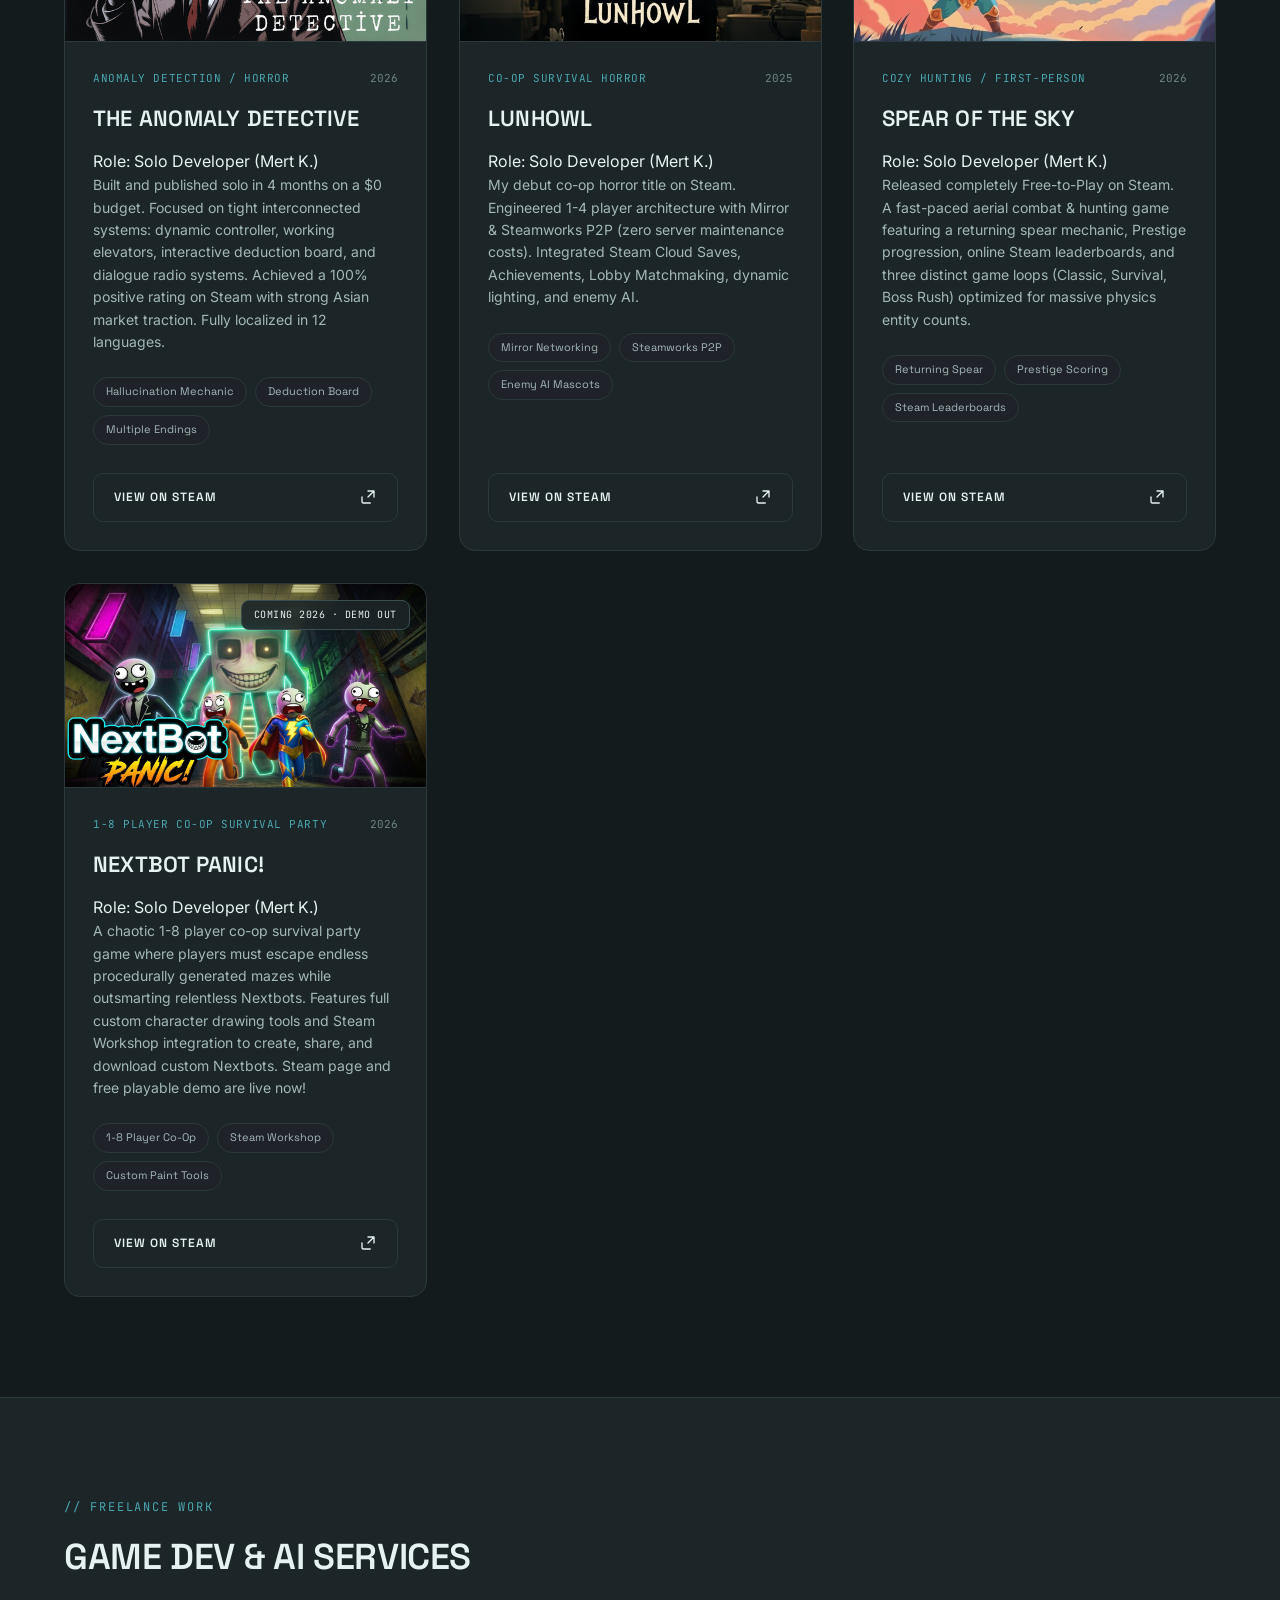
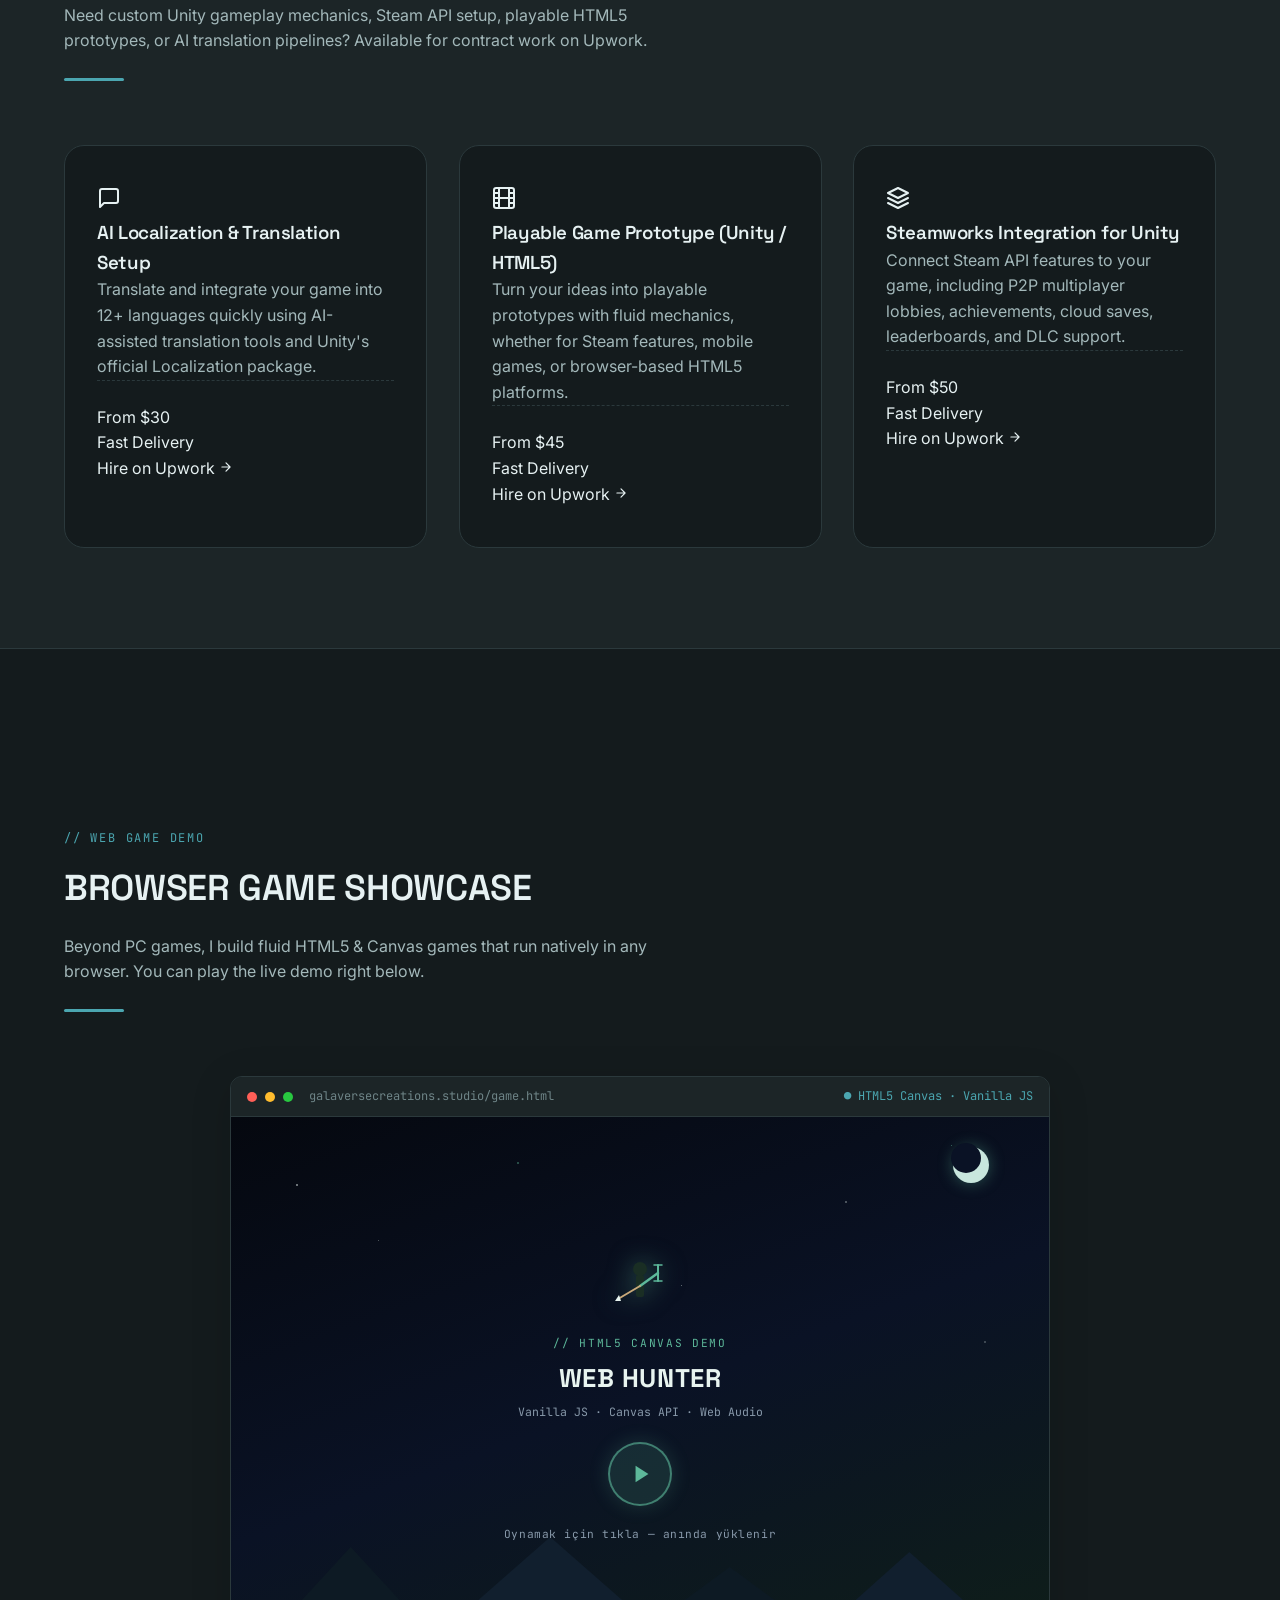
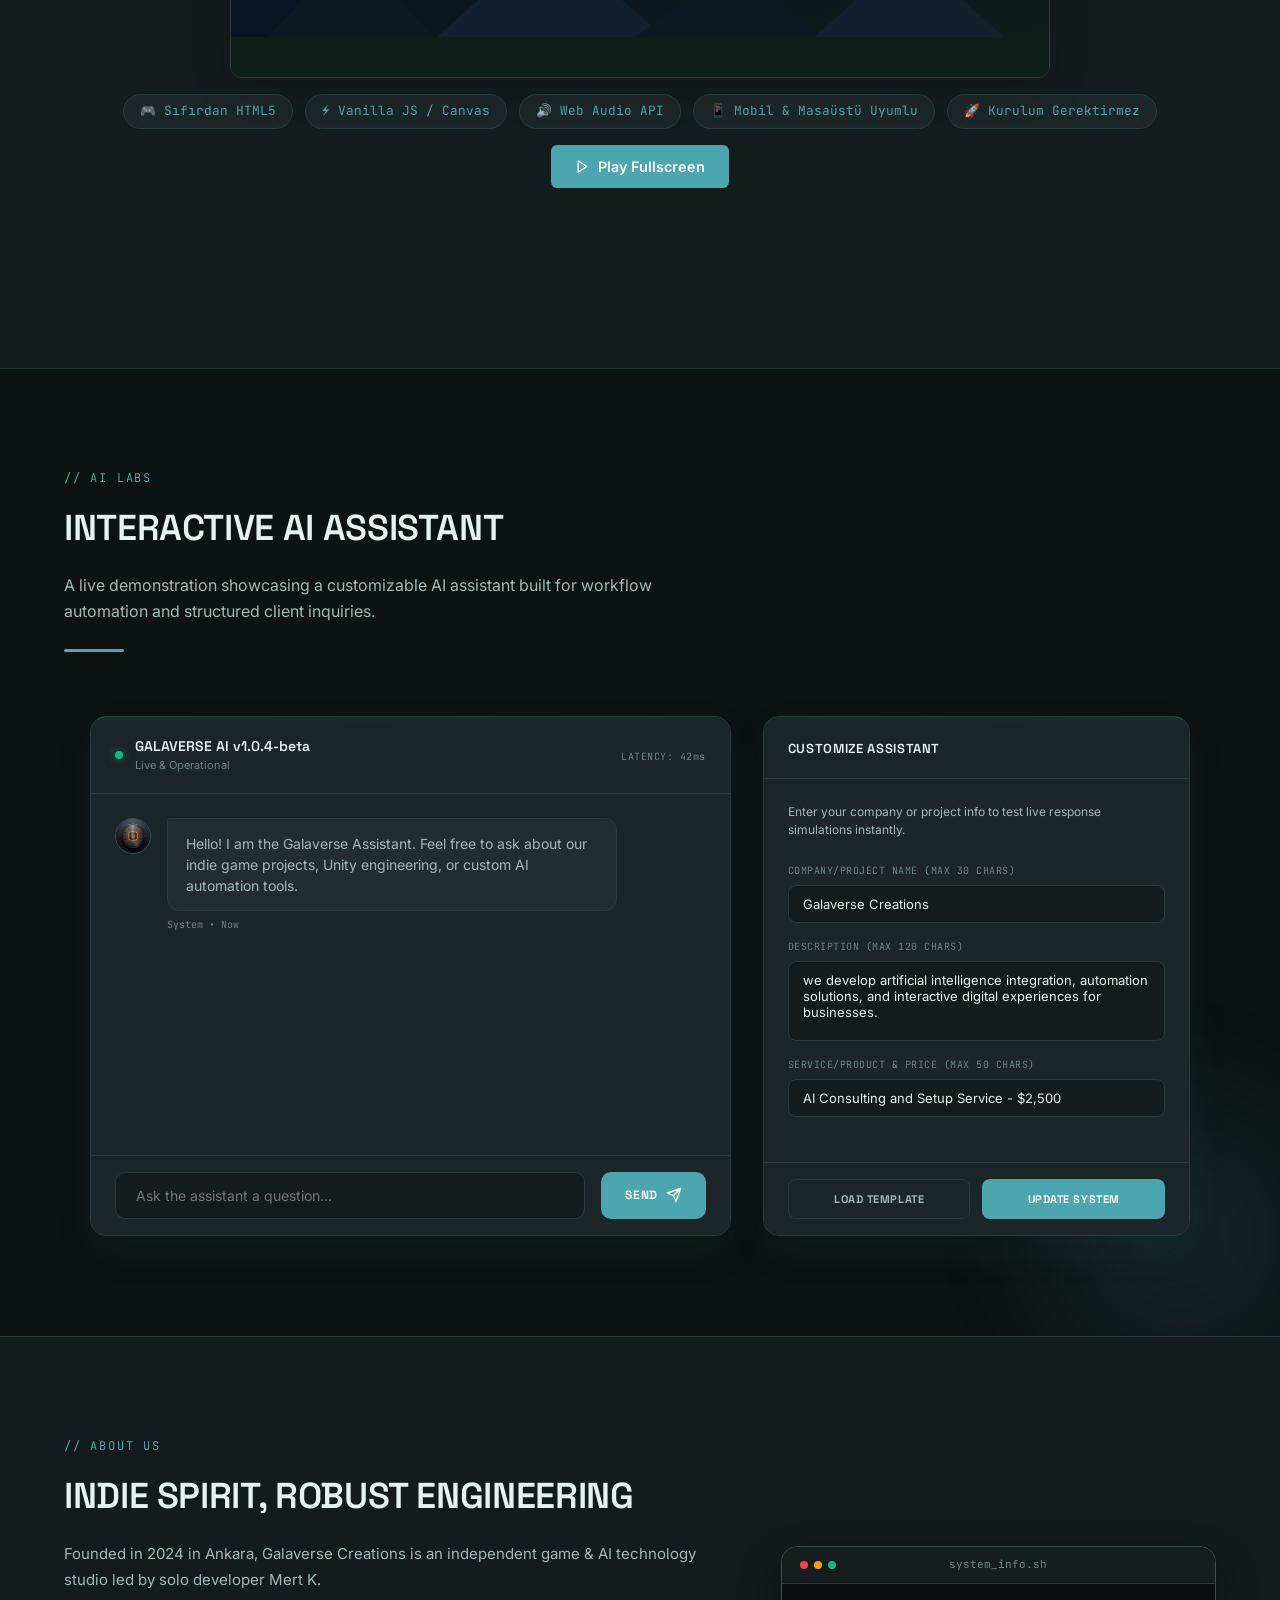
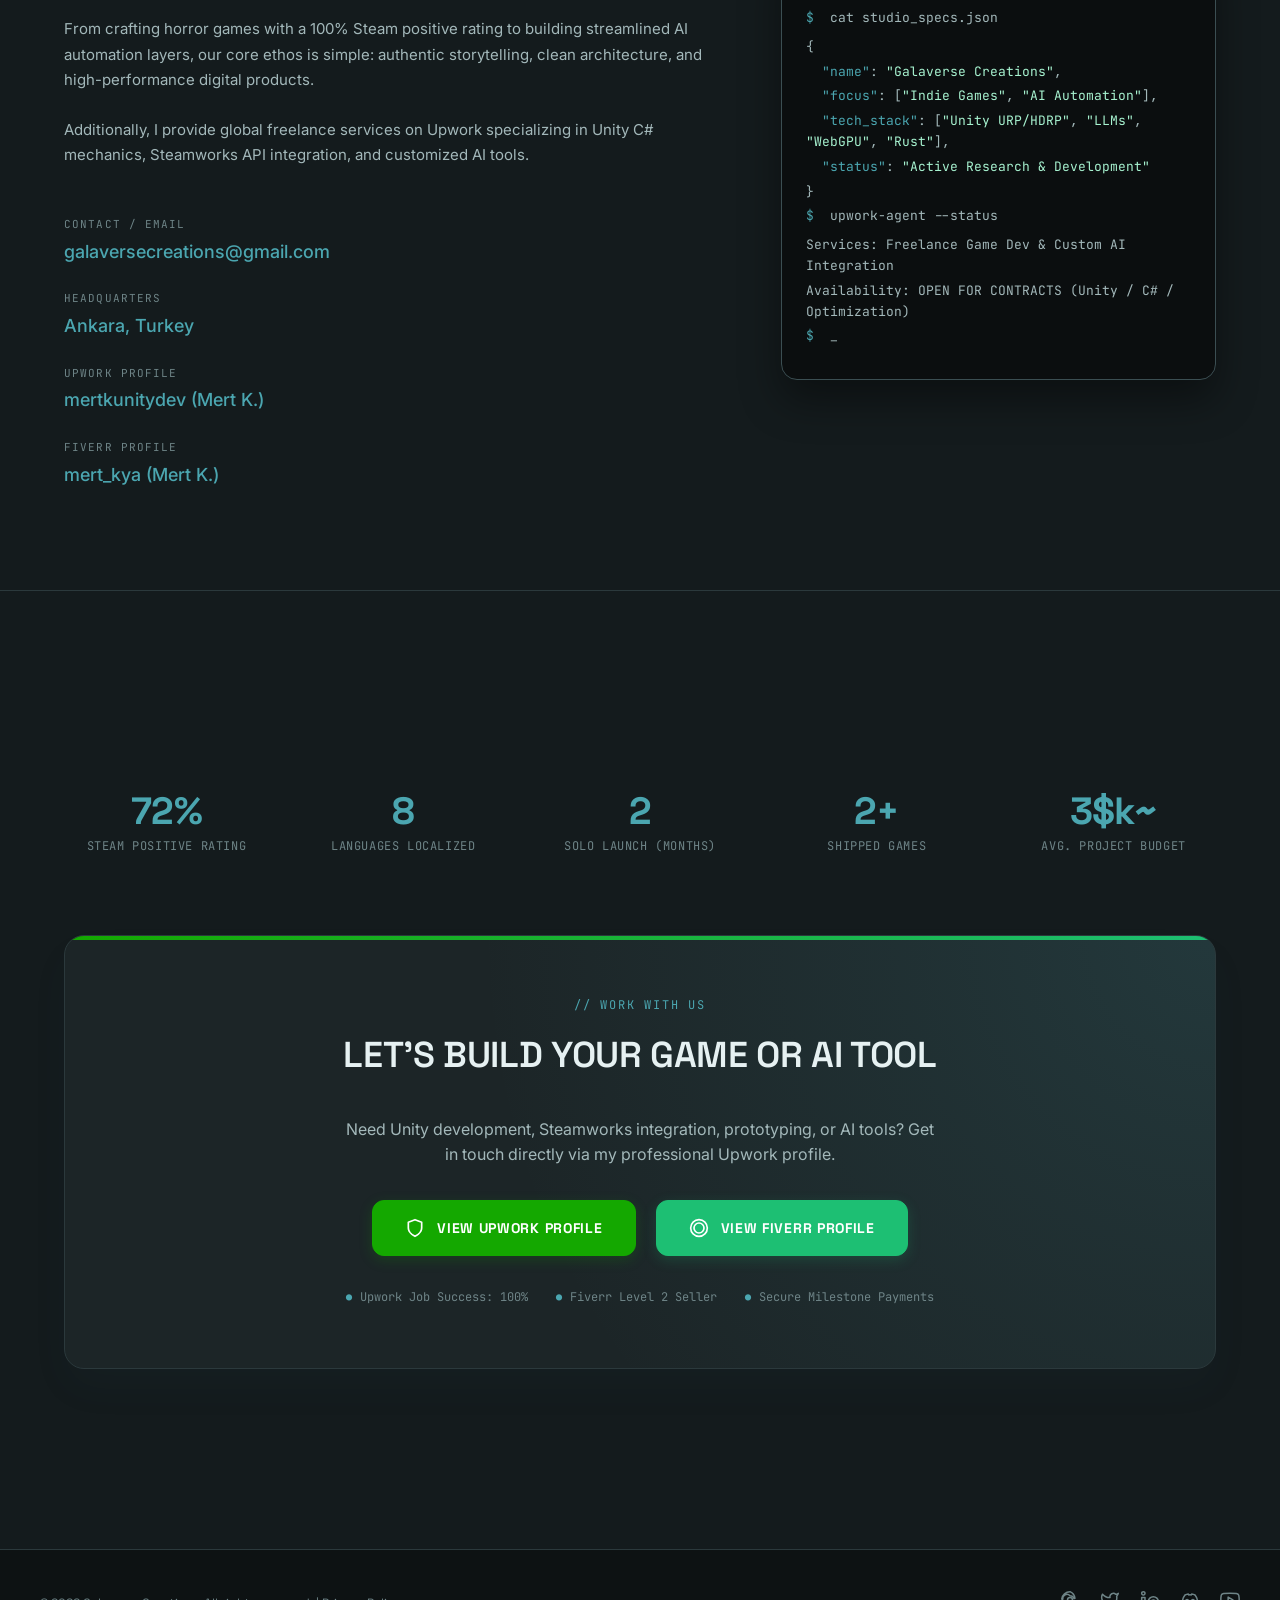
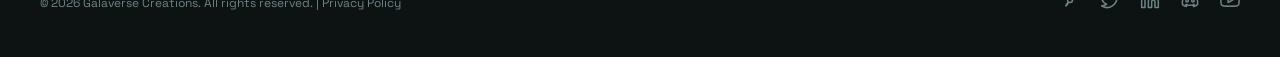
==== commit dd5bd427: "Add files via upload" ====
--- a/index.html
+++ b/index.html
@@ -171,7 +171,7 @@
                 <span class="stat-label" data-i18n="stat-label-3">Sıfırdan Lansman</span>
             </div>
             <div class="stat-box">
-                <span class="stat-number" data-target="3" data-suffix=" PC">0</span>
+                <span class="stat-number" data-target="4" data-suffix=" PC">0</span>
                 <span class="stat-label" data-i18n="stat-label-4">Yayınlanan/Gelişen Proje</span>
             </div>
         </div>
@@ -248,7 +248,7 @@
                 <div class="project-card">
                     <div class="project-img-wrapper">
                         <img src="images/spear_of_the_sky.jpg" alt="Spear of the Sky" class="project-img">
-                        <div class="project-status" data-i18n="game3-status">GELİŞTİRİLME AŞAMASINDA</div>
+                        <div class="project-status" data-i18n="game3-status">ÜCRETSİZ YAYINLANDI</div>
                     </div>
                     <div class="project-content">
                         <div class="project-meta">
@@ -257,13 +257,41 @@
                         </div>
                         <h3 class="project-title">Spear of the Sky</h3>
                         <div class="project-role"><span data-i18n="project-role-label">Rol:</span> <span class="project-role-value" data-i18n="game3-role">Solo Geliştirici</span></div>
-                        <p class="project-desc" data-i18n="game3-desc">Oyuncuyu elde tutma oranını artırmaya yönelik ölçeklenebilir sistemler tasarlama becerimi sergileyen, geliştirme aşamasındaki bir PC oyunu. Prestige ilerleme sistemi, çevrimiçi liderlik tabloları ve oyun içi mağaza ekonomisi etrafında şekillenen üç farklı oynanış döngüsü (Klasik, Hayatta Kalma ve Boss Savaşı) geliştirdim. Steamworks arka planının tamamını (eşleştirme, liderlik tabloları, istatistikler ve başarımlar) entegre ettim. Aynı anda yüzlerce aktif, fizik tabanlı nesneyi desteklemek amacıyla performans ve varlık optimizasyonları gerçekleştirdim.</p>
+                        <p class="project-desc" data-i18n="game3-desc">Steam'de tamamen ücretsiz olarak yayınlanan dinamik PC aksiyon oyunu. Geri dönen mızrak fırlatma mekaniği, Prestige ilerleme sistemi, çevrimiçi liderlik tabloları ve üç farklı oynanış döngüsü (Klasik, Hayatta Kalma ve Boss Savaşı) içerir. Yüzlerce aktif nesne ve fizik simülasyonu için yüksek performans optimizasyonları yapıldı.</p>
                         <div class="project-features">
                             <span class="feature-tag" data-i18n="game3-tag1">Geri Dönen Mızrak</span>
                             <span class="feature-tag" data-i18n="game3-tag2">Prestige İlerlemesi</span>
                             <span class="feature-tag" data-i18n="game3-tag3">Liderlik Tabloları</span>
                         </div>
                         <a href="https://store.steampowered.com/app/4642840/Spear_of_the_Sky/" target="_blank" rel="noopener noreferrer" class="btn-card">
+                            <span data-i18n="btn-steam">Steam'de İncele</span>
+                            <svg width="18" height="18" viewBox="0 0 24 24" fill="none" xmlns="http://www.w3.org/2000/svg">
+                                <path d="M12 4H20M20 4V12M20 4L12 12M9 20H15M4 12V18C4 19.1046 4.89543 20 6 20H9" stroke="currentColor" stroke-width="1.8" stroke-linecap="round" stroke-linejoin="round"/>
+                            </svg>
+                        </a>
+                    </div>
+                </div>
+
+                <!-- Project 4: NextBot PANIC! -->
+                <div class="project-card">
+                    <div class="project-img-wrapper">
+                        <img src="images/nextbot_panic.jpg" alt="NextBot PANIC!" class="project-img">
+                        <div class="project-status" data-i18n="game4-status">YAKINDA · DEMO YAYINDA</div>
+                    </div>
+                    <div class="project-content">
+                        <div class="project-meta">
+                            <span class="project-genre" data-i18n="game4-genre">1-8 KİŞİLİK CO-OP SURVIVAL / PARTY</span>
+                            <span class="project-year">2026</span>
+                        </div>
+                        <h3 class="project-title">NextBot PANIC!</h3>
+                        <div class="project-role"><span data-i18n="project-role-label">Rol:</span> <span class="project-role-value" data-i18n="game4-role">Solo Geliştirici</span></div>
+                        <p class="project-desc" data-i18n="game4-desc">1-8 oyunculu, prosedürel olarak oluşturulan labirentlerde Nextbot'lardan kaçtığınız kaotik bir co-op hayatta kalma partisi oyunu. Oyuncuların kendi karakterlerini çizip boyayabildiği ve Steam Atölyesi (Workshop) üzerinden özel Nextbot'lar oluşturup indirebildiği eğlenceli ve dinamik bir oyun mimarisi inşa edildi. Steam'de sayfası ve ücretsiz oynanabilir demosu yayında!</p>
+                        <div class="project-features">
+                            <span class="feature-tag" data-i18n="game4-tag1">1-8 Kişilik Co-Op</span>
+                            <span class="feature-tag" data-i18n="game4-tag2">Steam Atölyesi (Workshop)</span>
+                            <span class="feature-tag" data-i18n="game4-tag3">Özel Karakter Çizimi</span>
+                        </div>
+                        <a href="https://store.steampowered.com/app/5013480/NextBot_PANIC/" target="_blank" rel="noopener noreferrer" class="btn-card">
                             <span data-i18n="btn-steam">Steam'de İncele</span>
                             <svg width="18" height="18" viewBox="0 0 24 24" fill="none" xmlns="http://www.w3.org/2000/svg">
                                 <path d="M12 4H20M20 4V12M20 4L12 12M9 20H15M4 12V18C4 19.1046 4.89543 20 6 20H9" stroke="currentColor" stroke-width="1.8" stroke-linecap="round" stroke-linejoin="round"/>
@@ -741,6 +769,11 @@
                         <circle cx="4" cy="4" r="2"/>
                     </svg>
                 </a>
+                <a href="https://galaversecreations.studio/discord" target="_blank" rel="noopener noreferrer" class="social-link" aria-label="Discord Community">
+                    <svg width="20" height="20" viewBox="0 0 24 24" fill="none" stroke="currentColor" stroke-width="1.8" stroke-linecap="round" stroke-linejoin="round">
+                        <path d="M18 6h0a14.5 14.5 0 0 0-4-1.2 11.2 11.2 0 0 0-.5 1.1 13.5 13.5 0 0 0-3 0 11.2 11.2 0 0 0-.5-1.1A14.5 14.5 0 0 0 6 6 15.3 15.3 0 0 0 3 17.5a14.7 14.7 0 0 0 4.5 2.3 11 11 0 0 0 1-1.6 9.6 9.6 0 0 1-1.5-.7l.4-.3a10.5 10.5 0 0 0 9.2 0l.4.3a9.6 9.6 0 0 1-1.5.7 11 11 0 0 0 1 1.6 14.7 14.7 0 0 0 4.5-2.3A15.3 15.3 0 0 0 18 6ZM8.5 14.5a1.5 1.5 0 1 1 0-3 1.5 1.5 0 0 1 0 3Zm7 0a1.5 1.5 0 1 1 0-3 1.5 1.5 0 0 1 0 3Z"/>
+                    </svg>
+                </a>
                 <a href="https://www.youtube.com/@GalaVerseCreations" target="_blank" rel="noopener noreferrer" class="social-link" aria-label="YouTube">
                     <svg width="20" height="20" viewBox="0 0 24 24" fill="none" stroke="currentColor" stroke-width="1.8" stroke-linecap="round" stroke-linejoin="round">
                         <path d="M22.54 6.42a2.78 2.78 0 0 0-1.94-2C18.88 4 12 4 12 4s-6.88 0-8.6.46a2.78 2.78 0 0 0-1.94 2A29 29 0 0 0 1 11.75a29 29 0 0 0 .46 5.33A2.78 2.78 0 0 0 3.4 19c1.72.46 8.6.46 8.6.46s6.88 0 8.6-.46a2.78 2.78 0 0 0 1.94-2 29 29 0 0 0 .46-5.25 29 29 0 0 0-.46-5.33z"/>
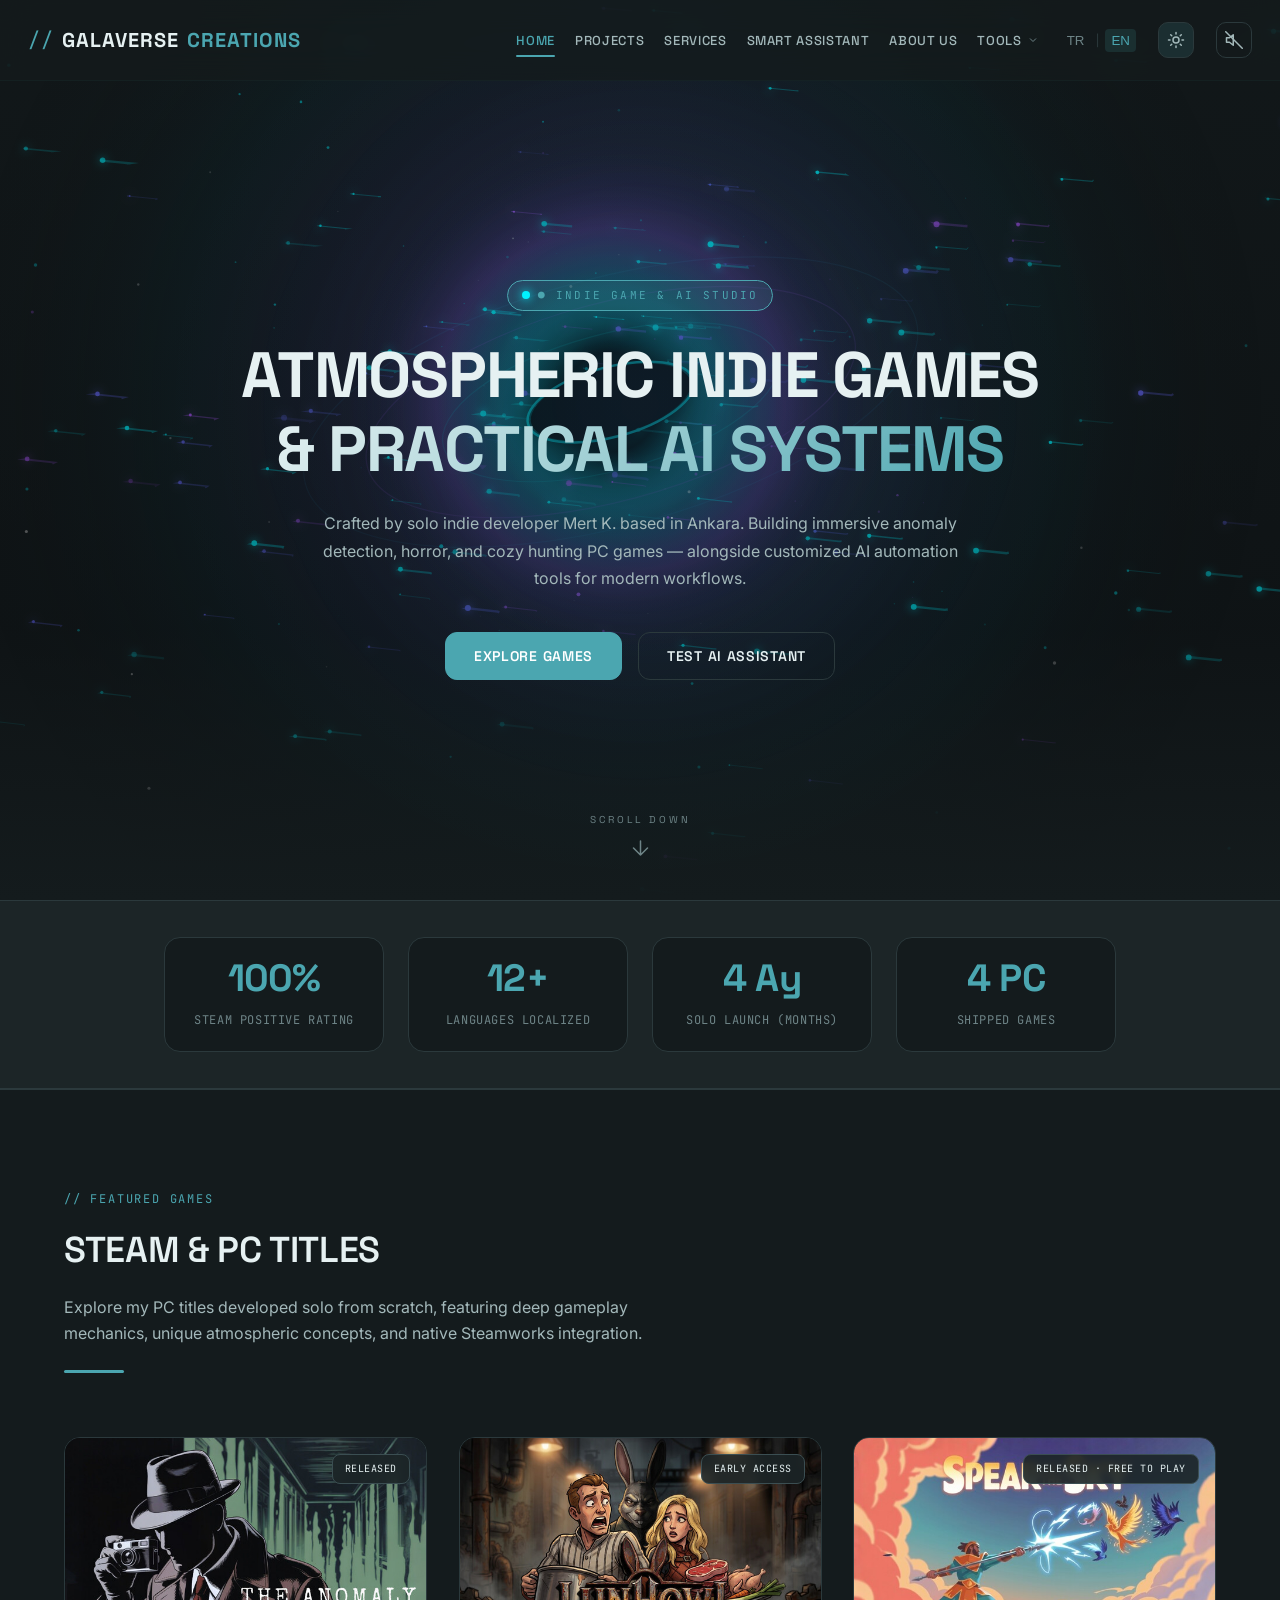
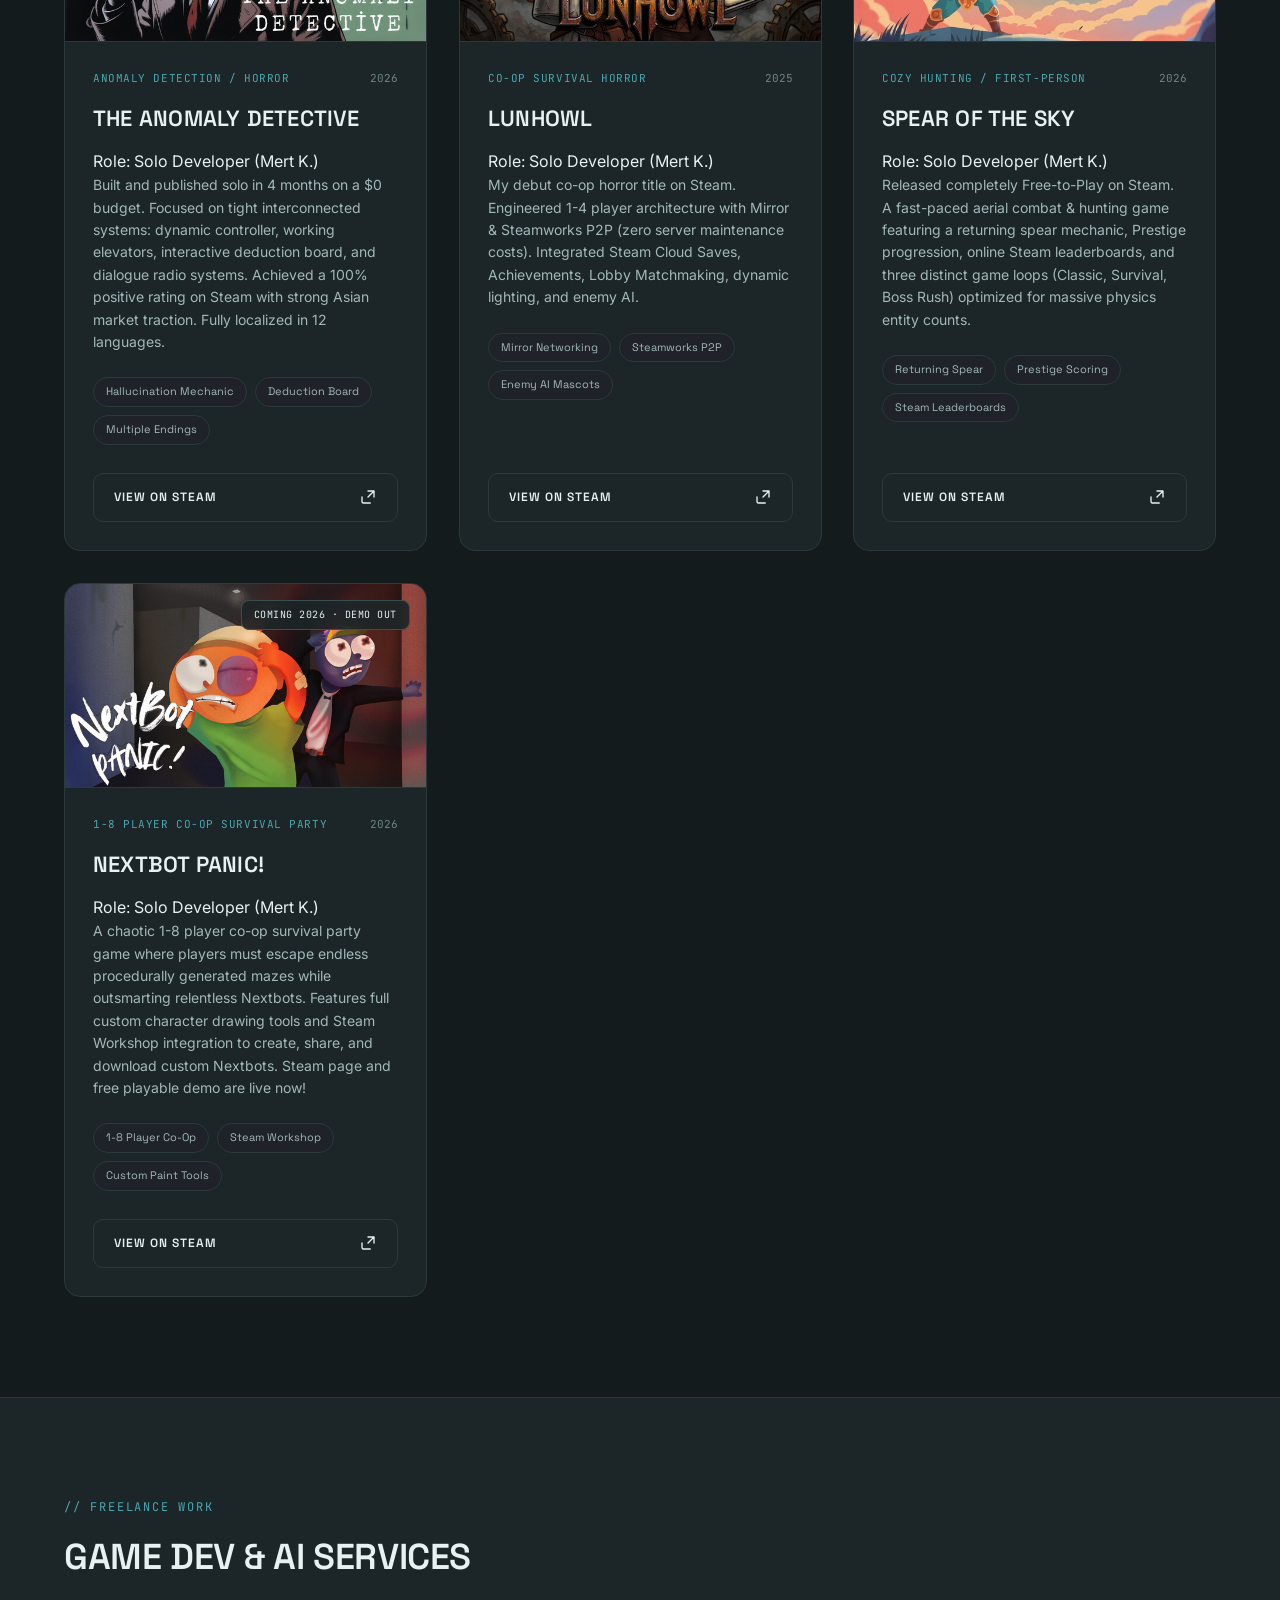
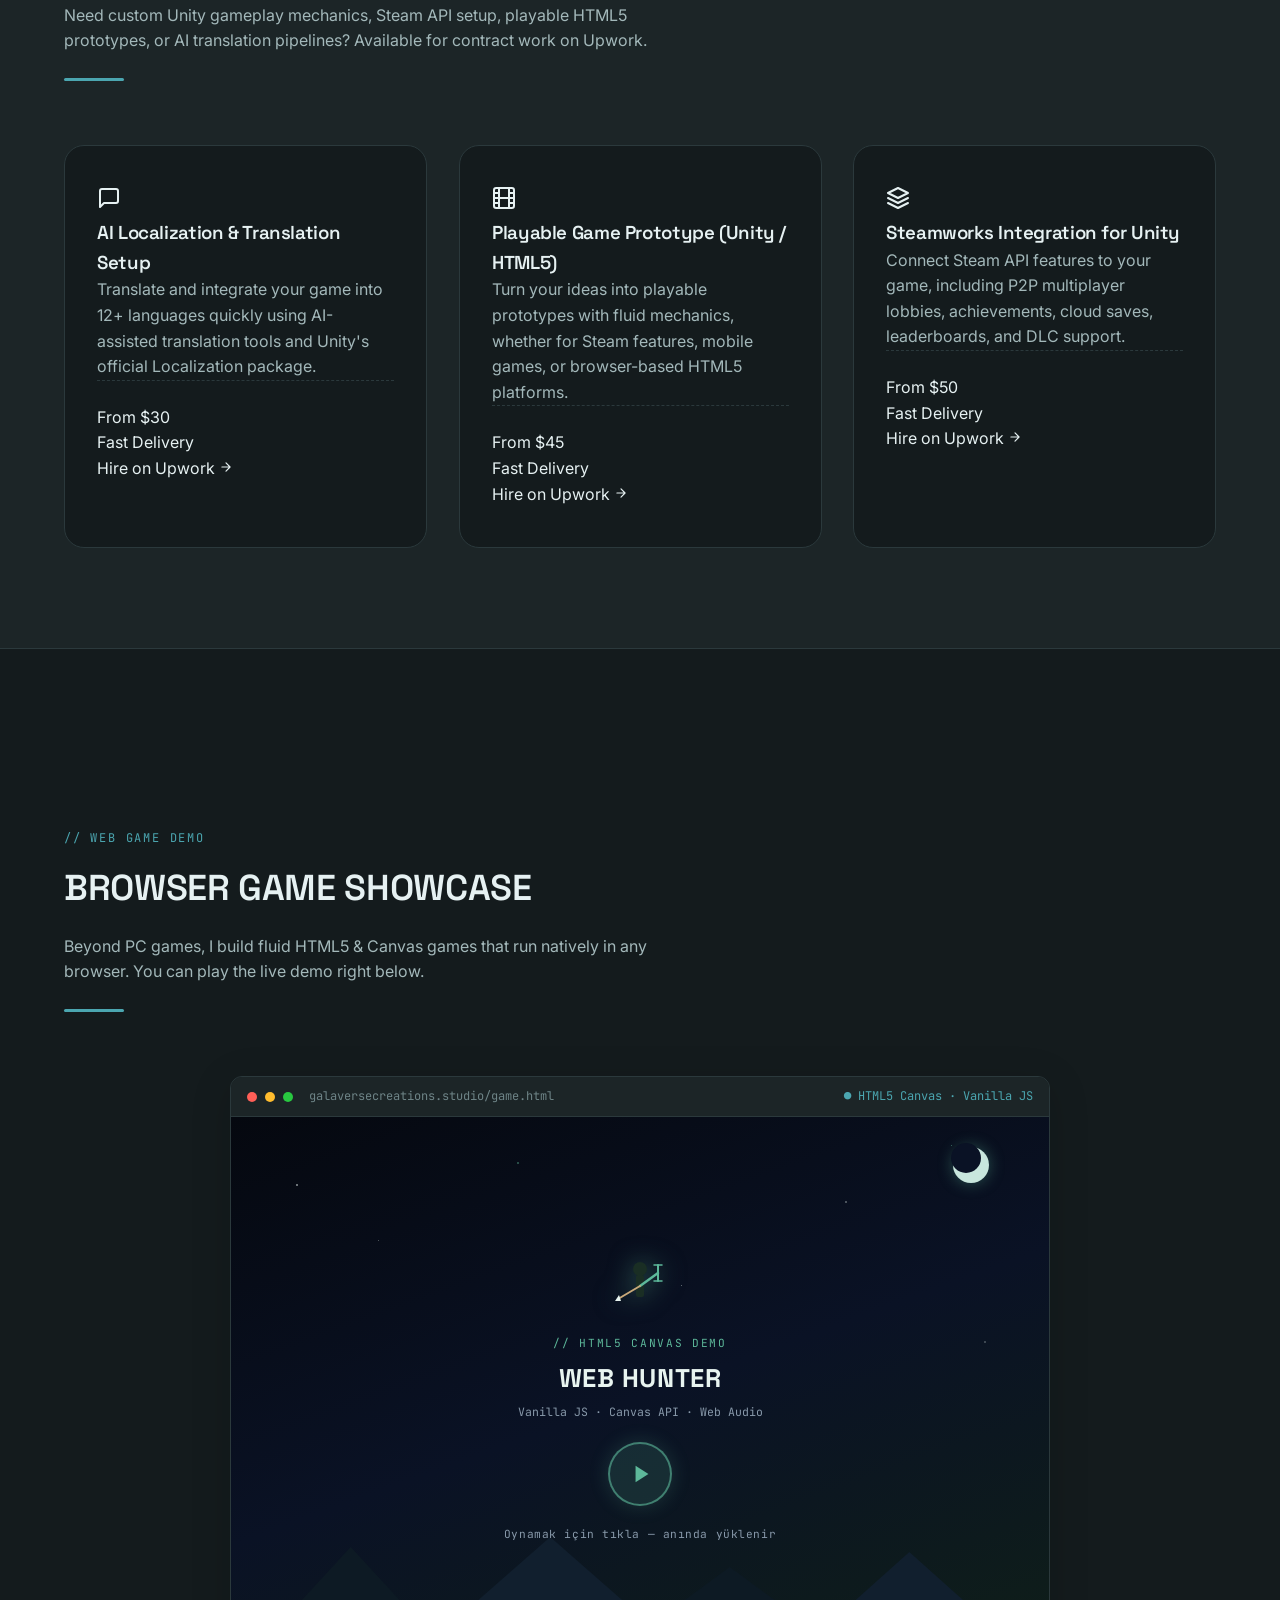
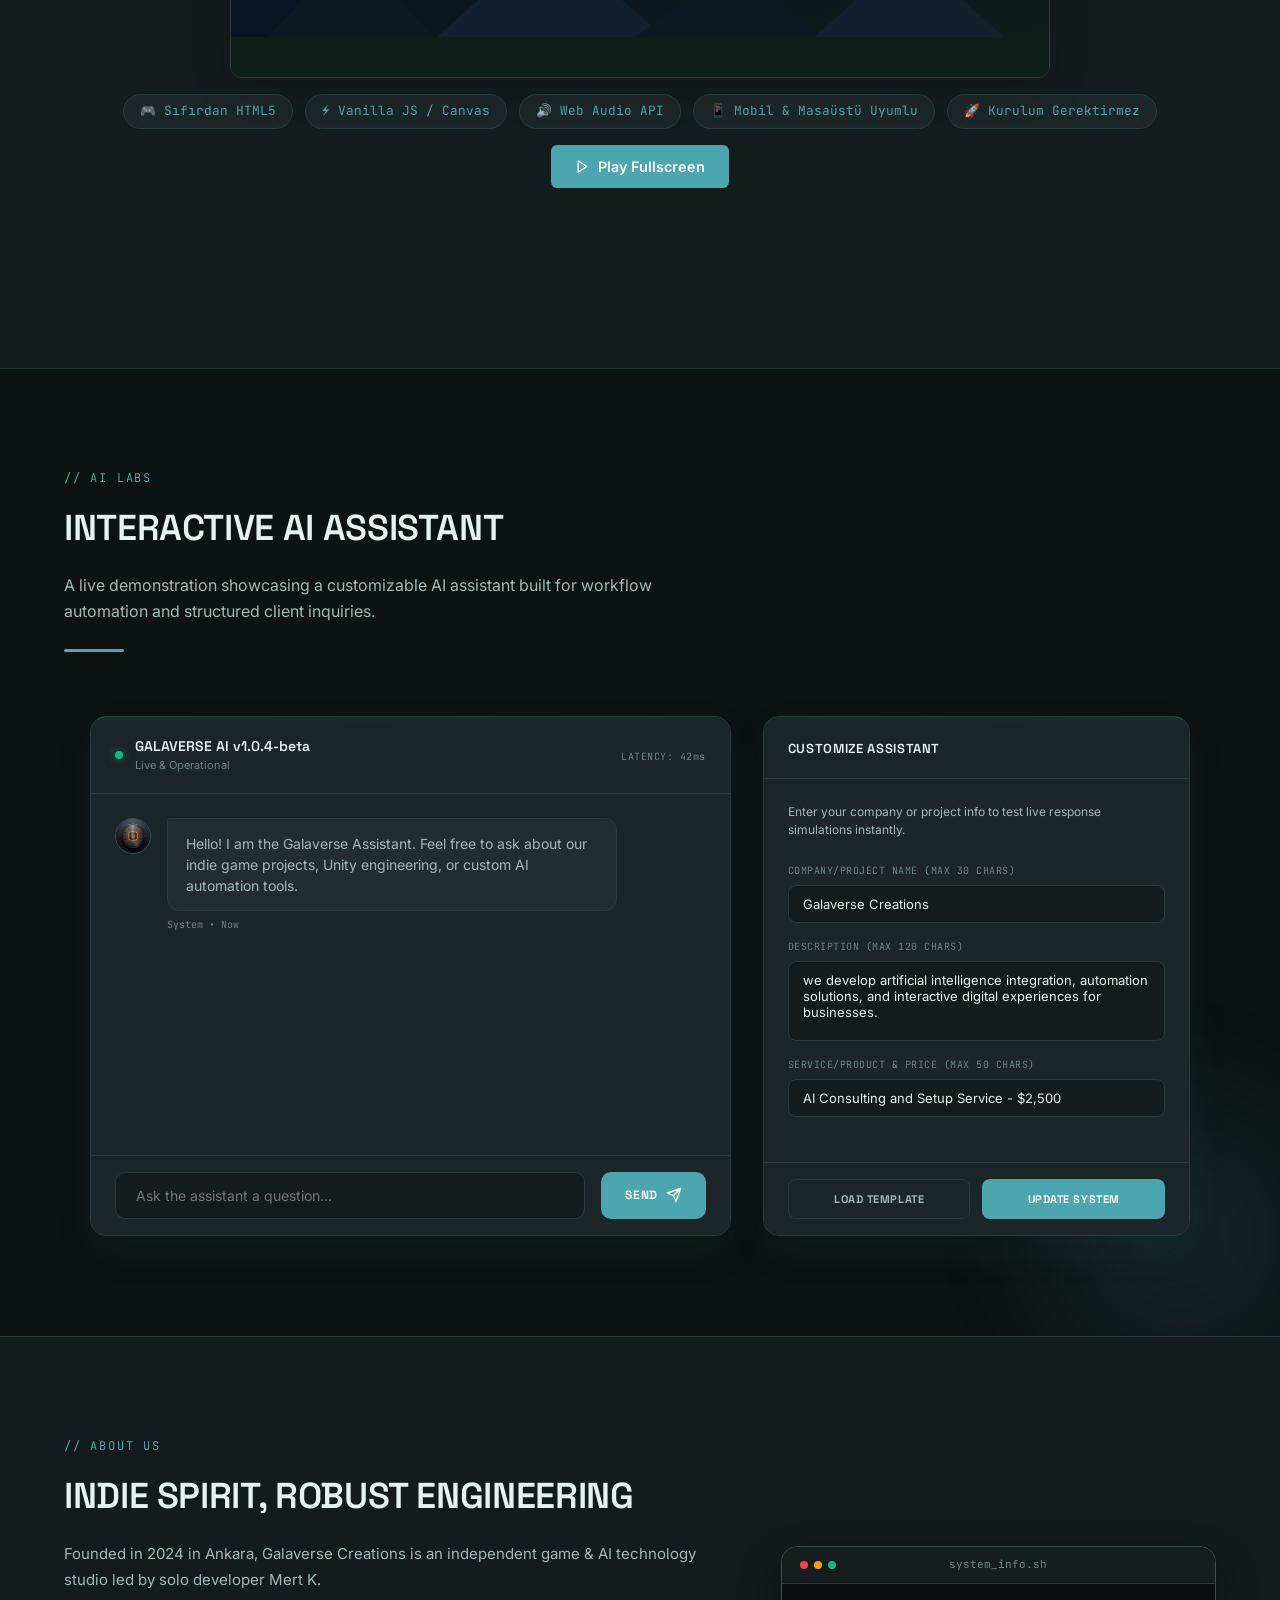
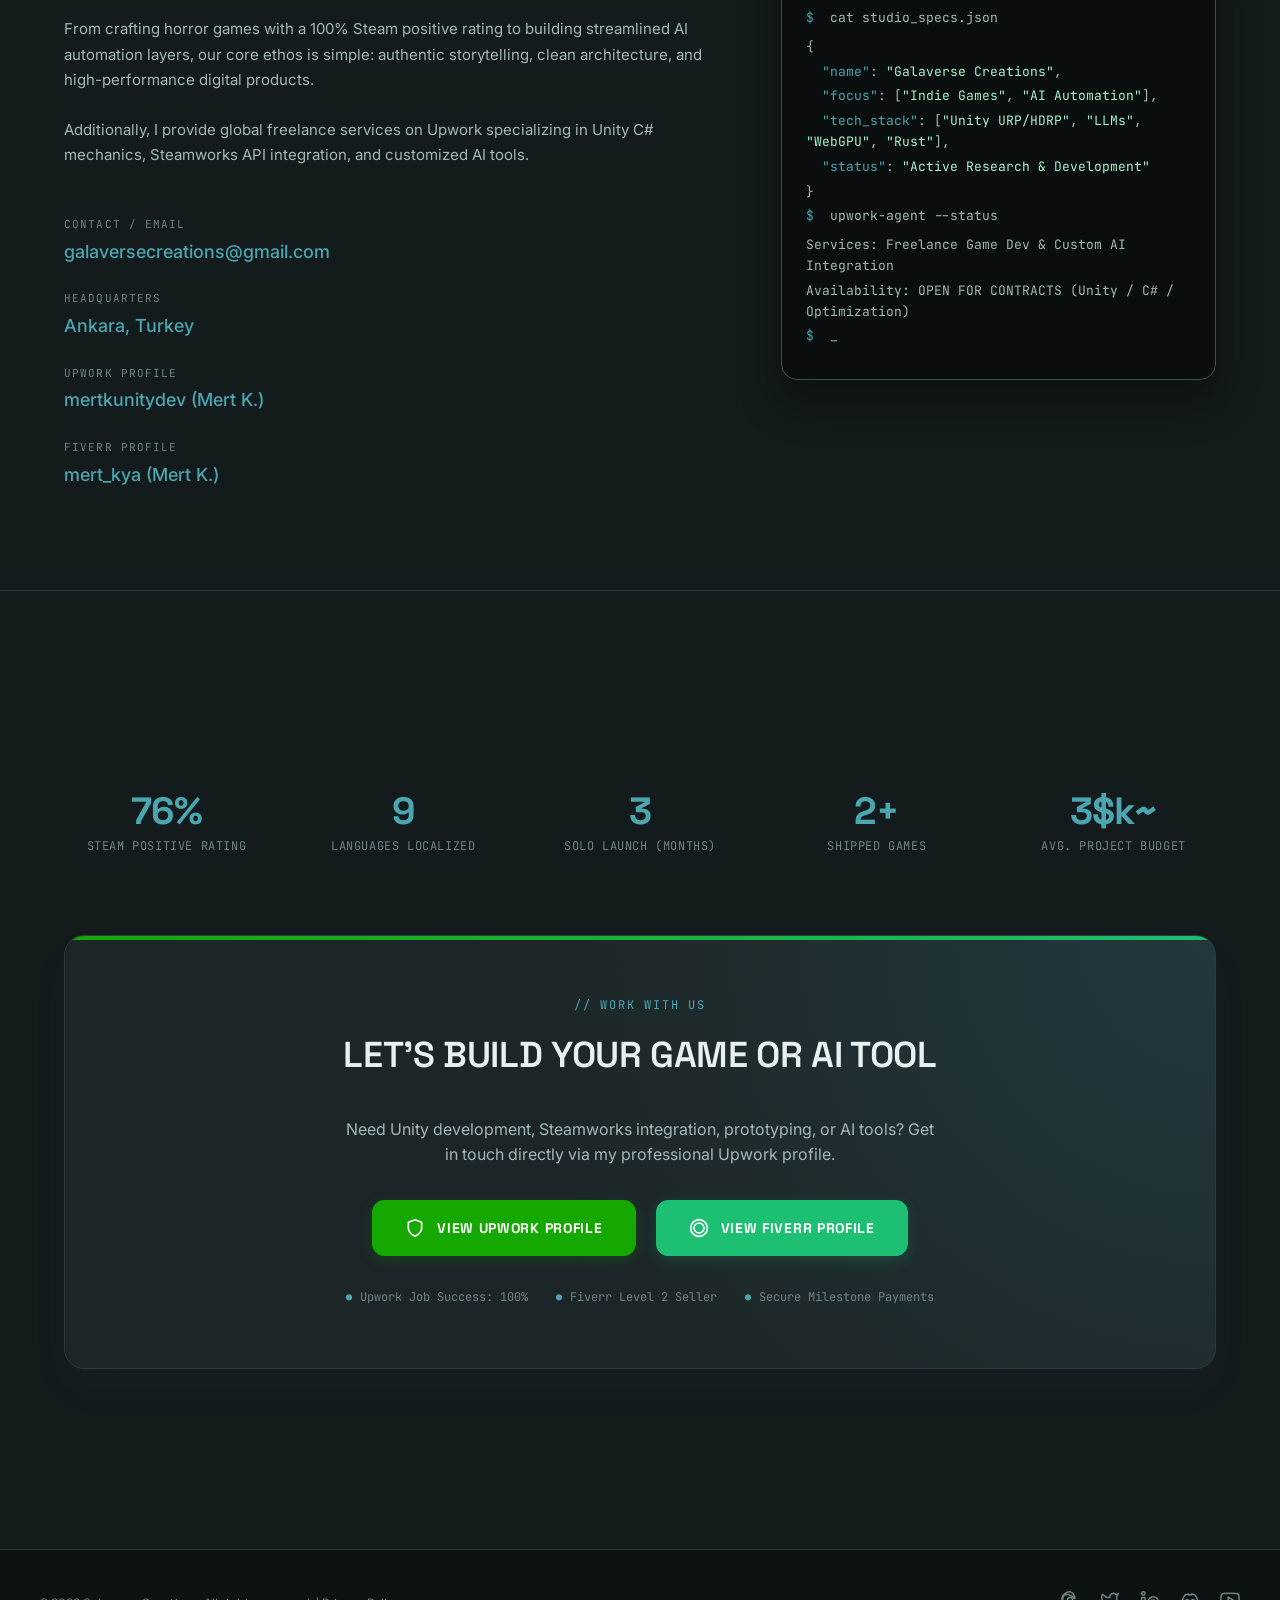
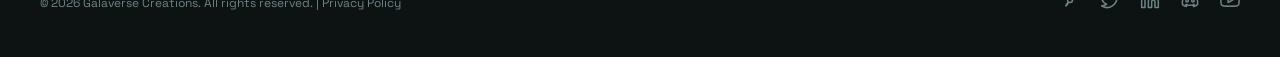
==== commit 3dff8368: "Add files via upload" ====
--- a/index.html
+++ b/index.html
@@ -3,58 +3,118 @@
 <head>
     <meta charset="UTF-8">
     <meta name="viewport" content="width=device-width, initial-scale=1.0">
-    <title>Galaverse Creations | Bağımsız Oyun ve Yapay Zeka Stüdyosu</title>
+    <title>Galaverse Creations | Indie Game Studio & Freelance Unity AI Engineer</title>
     <meta name="google-site-verification" content="EVXBXXx0FS8y0Rr5lBXIFJo4Wmt5fH1FbypnMzbrVDs" />
-    <meta name="description" content="Galaverse Creations, karanlık atmosferli bağımsız oyunlar ve işletmeler için gelişmiş yapay zeka otomasyon çözümleri geliştiren bağımsız bir teknoloji stüdyosudur.">
-    <meta name="keywords" content="bağımsız oyun stüdyosu, indie game developer, unity geliştirici, steamworks entegrasyonu, yapay zeka çözümleri, ankara oyun geliştirici, game design">
+    <meta name="description" content="Galaverse Creations: Independent game studio & freelance tech lab by Mert K. Building atmospheric Steam PC games and delivering high-performance freelance Unity game development, Steamworks API integration, and custom AI automation solutions.">
+    <meta name="keywords" content="freelance unity developer, hire unity developer, indie game developer for hire, upwork game developer, unity c# developer, steamworks integration freelancer, epic games developer, freelance ai engineer, ai automation developer, custom ai assistant, game localization ai, unity prototyping, playable html5 game developer, ankara oyun geliştirici, galaverse creations, mert k, the anomaly detective, lunhowl, spear of the sky, nextbot panic, steam capsule art, independent game studio">
     <meta name="author" content="Galaverse Creations">
+    <meta name="robots" content="index, follow">
     
     <!-- Open Graph / Facebook -->
     <meta property="og:type" content="website">
     <meta property="og:url" content="https://galaversecreations.studio/">
-    <meta property="og:title" content="Galaverse Creations | Bağımsız Oyun ve Yapay Zeka Stüdyosu">
-    <meta property="og:description" content="Galaverse Creations, karanlık atmosferli bağımsız oyunlar ve işletmeler için gelişmiş yapay zeka otomasyon çözümleri geliştiren bağımsız bir teknoloji stüdyosudur.">
+    <meta property="og:title" content="Galaverse Creations | Indie Game Studio & Freelance Unity AI Engineer">
+    <meta property="og:description" content="Independent game studio & freelance tech lab. Explore our Steam PC games and hire us for Unity C# mechanics, Steamworks integration, and AI automation.">
     <meta property="og:image" content="images/anomaly_detective.jpg">
 
     <!-- Twitter -->
     <meta property="twitter:card" content="summary_large_image">
     <meta property="twitter:url" content="https://galaversecreations.studio/">
-    <meta property="twitter:title" content="Galaverse Creations | Bağımsız Oyun ve Yapay Zeka Stüdyosu">
-    <meta property="twitter:description" content="Galaverse Creations, karanlık atmosferli bağımsız oyunlar ve işletmeler için gelişmiş yapay zeka otomasyon çözümleri geliştiren bağımsız bir teknoloji stüdyosudur.">
+    <meta property="twitter:title" content="Galaverse Creations | Indie Game Studio & Freelance Unity AI Engineer">
+    <meta property="twitter:description" content="Independent game studio & freelance tech lab. Steam PC games & contract Unity / AI engineering.">
     <meta property="twitter:image" content="images/anomaly_detective.jpg">
 
     <!-- Structured Data (Schema.org) JSON-LD -->
     <script type="application/ld+json">
     {
       "@context": "https://schema.org",
-      "@type": "Organization",
-      "name": "Galaverse Creations",
-      "url": "https://galaversecreations.studio/",
-      "logo": "https://galaversecreations.studio/images/ai_avatar.png",
-      "description": "Galaverse Creations, karanlık atmosferli bağımsız oyunlar ve işletmeler için gelişmiş yapay zeka otomasyon çözümleri geliştiren bağımsız bir teknoloji stüdyosudur.",
-      "email": "galaversecreations@gmail.com",
-      "address": {
-        "@type": "PostalAddress",
-        "addressLocality": "Ankara",
-        "addressCountry": "Turkey"
-      },
-      "sameAs": [
-        "https://www.upwork.com/freelancers/mertkunitydev"
-      ]
-    }
-    </script>
-    <script type="application/ld+json">
-    {
-      "@context": "https://schema.org",
-      "@type": "Person",
-      "name": "Mert K.",
-      "jobTitle": "Unity Game Developer & AI Engineer",
-      "worksFor": {
-        "@type": "Organization",
-        "name": "Galaverse Creations"
-      },
-      "sameAs": [
-        "https://www.upwork.com/freelancers/mertkunitydev"
+      "@graph": [
+        {
+          "@type": "Organization",
+          "@id": "https://galaversecreations.studio/#organization",
+          "name": "Galaverse Creations",
+          "url": "https://galaversecreations.studio/",
+          "logo": "https://galaversecreations.studio/images/ai_avatar.png",
+          "description": "Galaverse Creations is an independent game development and AI engineering studio based in Ankara, creating atmospheric PC games and specialized automation systems.",
+          "email": "galaversecreations@gmail.com",
+          "address": {
+            "@type": "PostalAddress",
+            "addressLocality": "Ankara",
+            "addressCountry": "Turkey"
+          },
+          "sameAs": [
+            "https://www.upwork.com/freelancers/mertkunitydev",
+            "https://store.steampowered.com/curator/45745379",
+            "https://x.com/GalaVCreations",
+            "https://www.youtube.com/@GalaVerseCreations",
+            "https://galaversecreations.studio/discord"
+          ]
+        },
+        {
+          "@type": "Person",
+          "@id": "https://galaversecreations.studio/#founder",
+          "name": "Mert K.",
+          "jobTitle": "Lead Unity Game Developer & AI Engineer",
+          "worksFor": {
+            "@id": "https://galaversecreations.studio/#organization"
+          },
+          "knowsAbout": [
+            "Unity Game Development",
+            "C# Scripting",
+            "Steamworks API Integration",
+            "Game Localization",
+            "Artificial Intelligence Automation",
+            "Multiplayer Mirror Networking",
+            "Game Prototyping",
+            "HTML5 WebGL Games"
+          ],
+          "sameAs": [
+            "https://www.upwork.com/freelancers/mertkunitydev"
+          ]
+        },
+        {
+          "@type": "ProfessionalService",
+          "name": "Galaverse Creations Freelance Game Dev & AI Services",
+          "url": "https://galaversecreations.studio/#services",
+          "provider": {
+            "@id": "https://galaversecreations.studio/#organization"
+          },
+          "areaServed": "Worldwide",
+          "hasOfferCatalog": {
+            "@type": "OfferCatalog",
+            "name": "Game Development & AI Services",
+            "itemListElement": [
+              {
+                "@type": "Offer",
+                "itemOffered": {
+                  "@type": "Service",
+                  "name": "Unity Game Mechanics & Prototyping"
+                }
+              },
+              {
+                "@type": "Offer",
+                "itemOffered": {
+                  "@type": "Service",
+                  "name": "Steamworks API Integration (Multiplayer, Lobbies, Cloud, Achievements)"
+                }
+              },
+              {
+                "@type": "Offer",
+                "itemOffered": {
+                  "@type": "Service",
+                  "name": "AI Game Translation & Localization Pipelines"
+                }
+              },
+              {
+                "@type": "Offer",
+                "itemOffered": {
+                  "@type": "Service",
+                  "name": "Custom Enterprise AI Assistants & Workflow Automation"
+                }
+              }
+            ]
+          }
+        }
       ]
     }
     </script>
@@ -89,7 +149,16 @@
                     <li><a href="#services" class="nav-link" data-i18n="nav-services">Hizmetler</a></li>
                     <li><a href="#assistant" class="nav-link" data-i18n="nav-assistant">Akıllı Asistan</a></li>
                     <li><a href="#about" class="nav-link" data-i18n="nav-about">Hakkımızda</a></li>
-                    <li><a href="generator.html" class="nav-link" data-i18n="nav-generator">Kapsül Oluşturucu</a></li>
+                    <li class="nav-dropdown">
+                        <button type="button" class="nav-link nav-dropdown-btn">
+                            <span data-i18n="nav-tools">Araçlar</span>
+                            <svg class="dropdown-chevron" width="12" height="12" viewBox="0 0 24 24" fill="none" stroke="currentColor" stroke-width="2"><polyline points="6 9 12 15 18 9"></polyline></svg>
+                        </button>
+                        <ul class="nav-dropdown-menu">
+                            <li><a href="generator.html" class="nav-dropdown-item"><span class="nav-dropdown-icon">🎮</span> SteamCapsuleArt</a></li>
+                            <li><a href="resizer.html" class="nav-dropdown-item"><span class="nav-dropdown-icon">📐</span> <span data-i18n="nav-resizer">Boyutlandırıcı</span></a></li>
+                        </ul>
+                    </li>
                 </ul>
 
                 <!-- Language Switcher -->
--- a/style.css
+++ b/style.css
@@ -194,12 +194,12 @@
 }
 
 .nav-container {
-    max-width: 1240px;
+    max-width: 1380px;
     margin: 0 auto;
     display: flex;
     justify-content: space-between;
     align-items: center;
-    padding: 20px 24px;
+    padding: 20px 28px;
     height: 80px;
 }
 
@@ -212,6 +212,8 @@
     display: flex;
     align-items: center;
     gap: 8px;
+    flex-shrink: 0;
+    white-space: nowrap;
 }
 
 .logo-symbol {
@@ -223,24 +225,28 @@
 .nav-right {
     display: flex;
     align-items: center;
-    gap: 24px;
+    gap: 22px;
+    flex-shrink: 0;
 }
 
 .nav-links {
     display: flex;
+    align-items: center;
     gap: 20px;
     list-style: none;
+    white-space: nowrap;
 }
 
 .nav-link {
     font-family: var(--font-heading);
-    font-size: 13.5px;
+    font-size: 13px;
     font-weight: 500;
     letter-spacing: 0.05em;
     text-transform: uppercase;
     color: var(--text-secondary);
     position: relative;
     padding: 8px 0;
+    white-space: nowrap;
 }
 
 .nav-link::after {
@@ -268,6 +274,105 @@
     color: var(--accent);
 }
 
+/* Nav Dropdown (Tools Menu) */
+.nav-dropdown {
+    position: relative;
+    display: flex;
+    align-items: center;
+}
+
+.nav-dropdown-btn {
+    background: none;
+    border: none;
+    cursor: pointer;
+    display: inline-flex;
+    align-items: center;
+    gap: 5px;
+    font-family: var(--font-heading);
+    font-size: 13px;
+    font-weight: 500;
+    letter-spacing: 0.05em;
+    text-transform: uppercase;
+    color: var(--text-secondary);
+    padding: 8px 0;
+    transition: var(--transition-fast);
+}
+
+.dropdown-chevron {
+    transition: transform var(--transition-fast);
+    color: var(--text-muted);
+}
+
+.nav-dropdown:hover .nav-dropdown-btn,
+.nav-dropdown.active .nav-dropdown-btn {
+    color: var(--text-primary);
+}
+
+.nav-dropdown:hover .dropdown-chevron,
+.nav-dropdown.active .dropdown-chevron {
+    transform: rotate(180deg);
+    color: var(--accent);
+}
+
+.nav-dropdown-menu {
+    position: absolute;
+    top: calc(100% + 8px);
+    right: 0;
+    background: var(--bg-card);
+    border: 1px solid var(--border-color);
+    border-radius: 10px;
+    padding: 8px;
+    min-width: 220px;
+    list-style: none;
+    box-shadow: 0 16px 36px rgba(0, 0, 0, 0.45);
+    opacity: 0;
+    visibility: hidden;
+    pointer-events: none;
+    transform: translateY(6px);
+    transition: all 0.2s cubic-bezier(0.16, 1, 0.3, 1);
+    backdrop-filter: blur(20px);
+    -webkit-backdrop-filter: blur(20px);
+    z-index: 1050;
+    display: flex;
+    flex-direction: column;
+    gap: 4px;
+}
+
+.nav-dropdown:hover .nav-dropdown-menu,
+.nav-dropdown:focus-within .nav-dropdown-menu,
+.nav-dropdown.active .nav-dropdown-menu {
+    opacity: 1;
+    visibility: visible;
+    pointer-events: auto;
+    transform: translateY(0);
+}
+
+.nav-dropdown-item {
+    display: flex;
+    align-items: center;
+    gap: 10px;
+    padding: 9px 12px;
+    border-radius: 6px;
+    color: var(--text-secondary);
+    font-family: var(--font-heading);
+    font-size: 13px;
+    font-weight: 500;
+    text-decoration: none;
+    transition: var(--transition-fast);
+    white-space: nowrap;
+}
+
+.nav-dropdown-item:hover {
+    background: var(--accent-glow);
+    color: var(--accent);
+    transform: translateX(3px);
+}
+
+.nav-dropdown-icon {
+    font-size: 1rem;
+    line-height: 1;
+}
+
 /* Language Switcher */
 .lang-switch {
     display: flex;
@@ -334,26 +439,22 @@
     left: 0;
     width: 100%;
     height: 100%;
-    background-image: 
-        radial-gradient(circle at 50% 35%, rgba(0, 242, 254, 0.09) 0%, transparent 65%),
-        linear-gradient(180deg, rgba(10, 13, 15, 0.75) 0%, var(--bg-main) 96%),
-        url('images/hero_bg.png');
-    background-size: cover;
-    background-position: center;
-    background-repeat: no-repeat;
-    opacity: 0.9;
+    background: 
+        radial-gradient(circle at 50% 45%, rgba(0, 242, 254, 0.05) 0%, transparent 60%),
+        linear-gradient(180deg, rgba(8, 10, 12, 0.2) 0%, rgba(8, 10, 12, 0.45) 70%, var(--bg-main) 100%);
+    pointer-events: none;
     z-index: 1;
 }
 
 .hero-glow-blob {
     position: absolute;
-    top: 40%;
+    top: 45%;
     left: 50%;
     transform: translate(-50%, -50%);
-    width: 600px;
-    height: 600px;
-    background: radial-gradient(circle, rgba(44, 110, 117, 0.15) 0%, rgba(44, 110, 117, 0) 70%);
-    filter: blur(50px);
+    width: 650px;
+    height: 650px;
+    background: radial-gradient(circle, rgba(168, 85, 247, 0.08) 0%, rgba(0, 242, 254, 0.05) 45%, transparent 70%);
+    filter: blur(60px);
     z-index: 1;
     pointer-events: none;
 }
@@ -1463,6 +1564,31 @@
     .nav-links.active {
         right: 0;
     }
+
+    .nav-dropdown {
+        flex-direction: column;
+        align-items: center;
+        width: 100%;
+    }
+    .nav-dropdown-menu {
+        position: static;
+        transform: none;
+        opacity: 1;
+        visibility: visible;
+        pointer-events: auto;
+        box-shadow: none;
+        border: none;
+        background: transparent;
+        min-width: unset;
+        width: 100%;
+        align-items: center;
+        gap: 8px;
+        padding: 6px 0 0 0;
+    }
+    .nav-dropdown-item {
+        font-size: 14px;
+        color: var(--text-secondary);
+    }
     
     /* Hamburger Menu Animation States */
     .menu-toggle.active .bar:nth-child(1) {
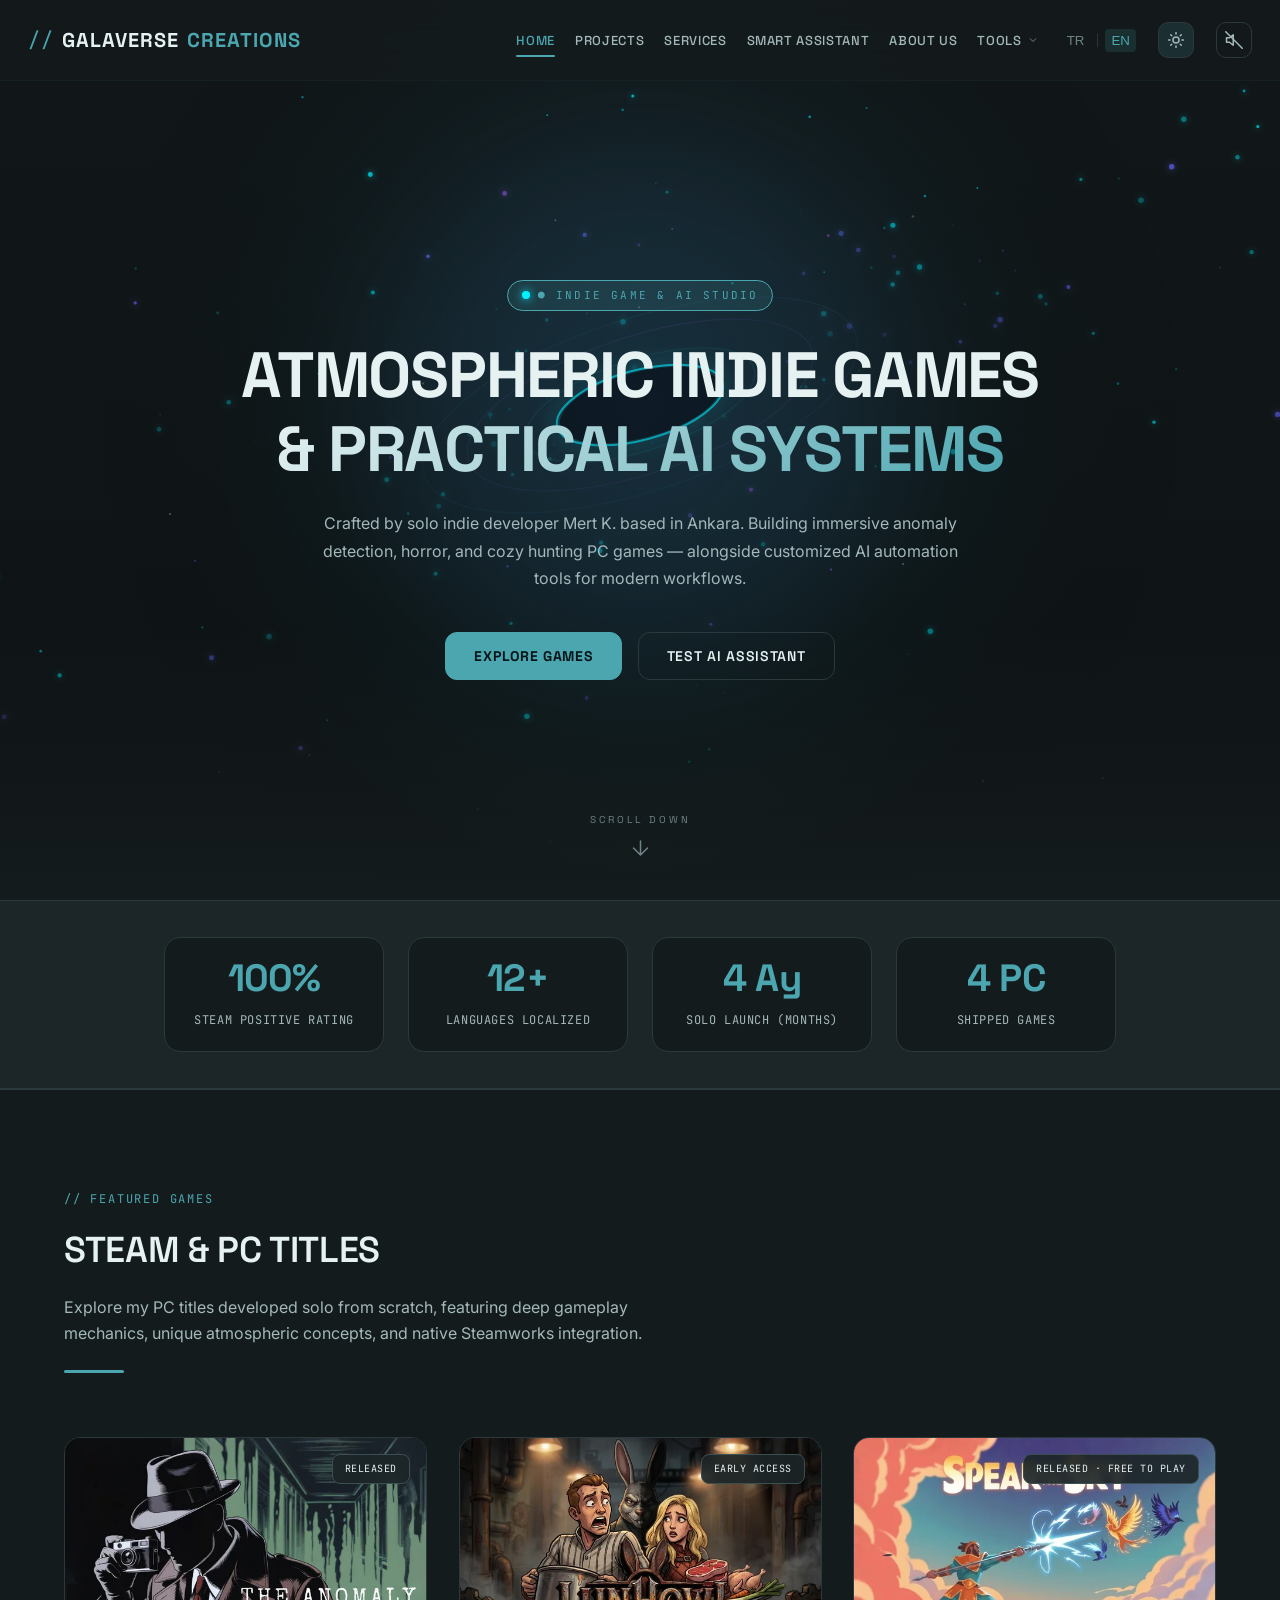
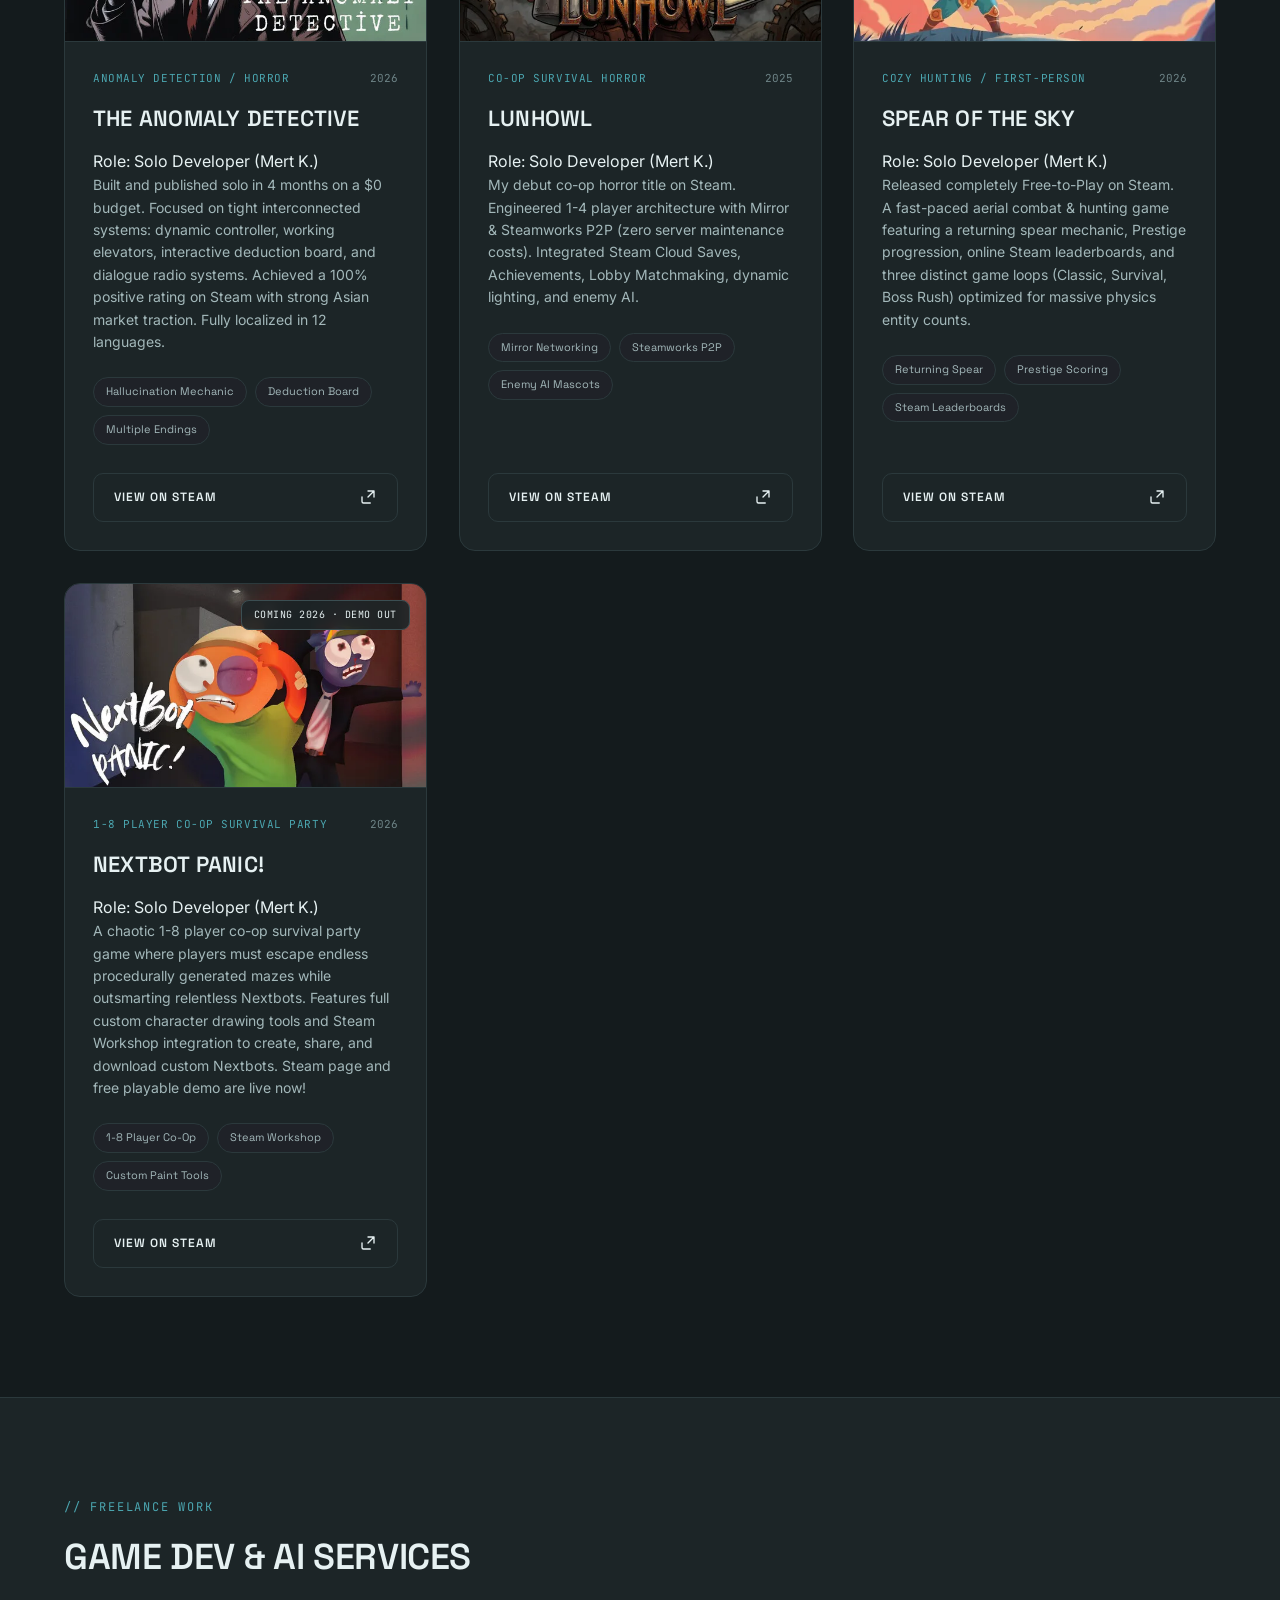
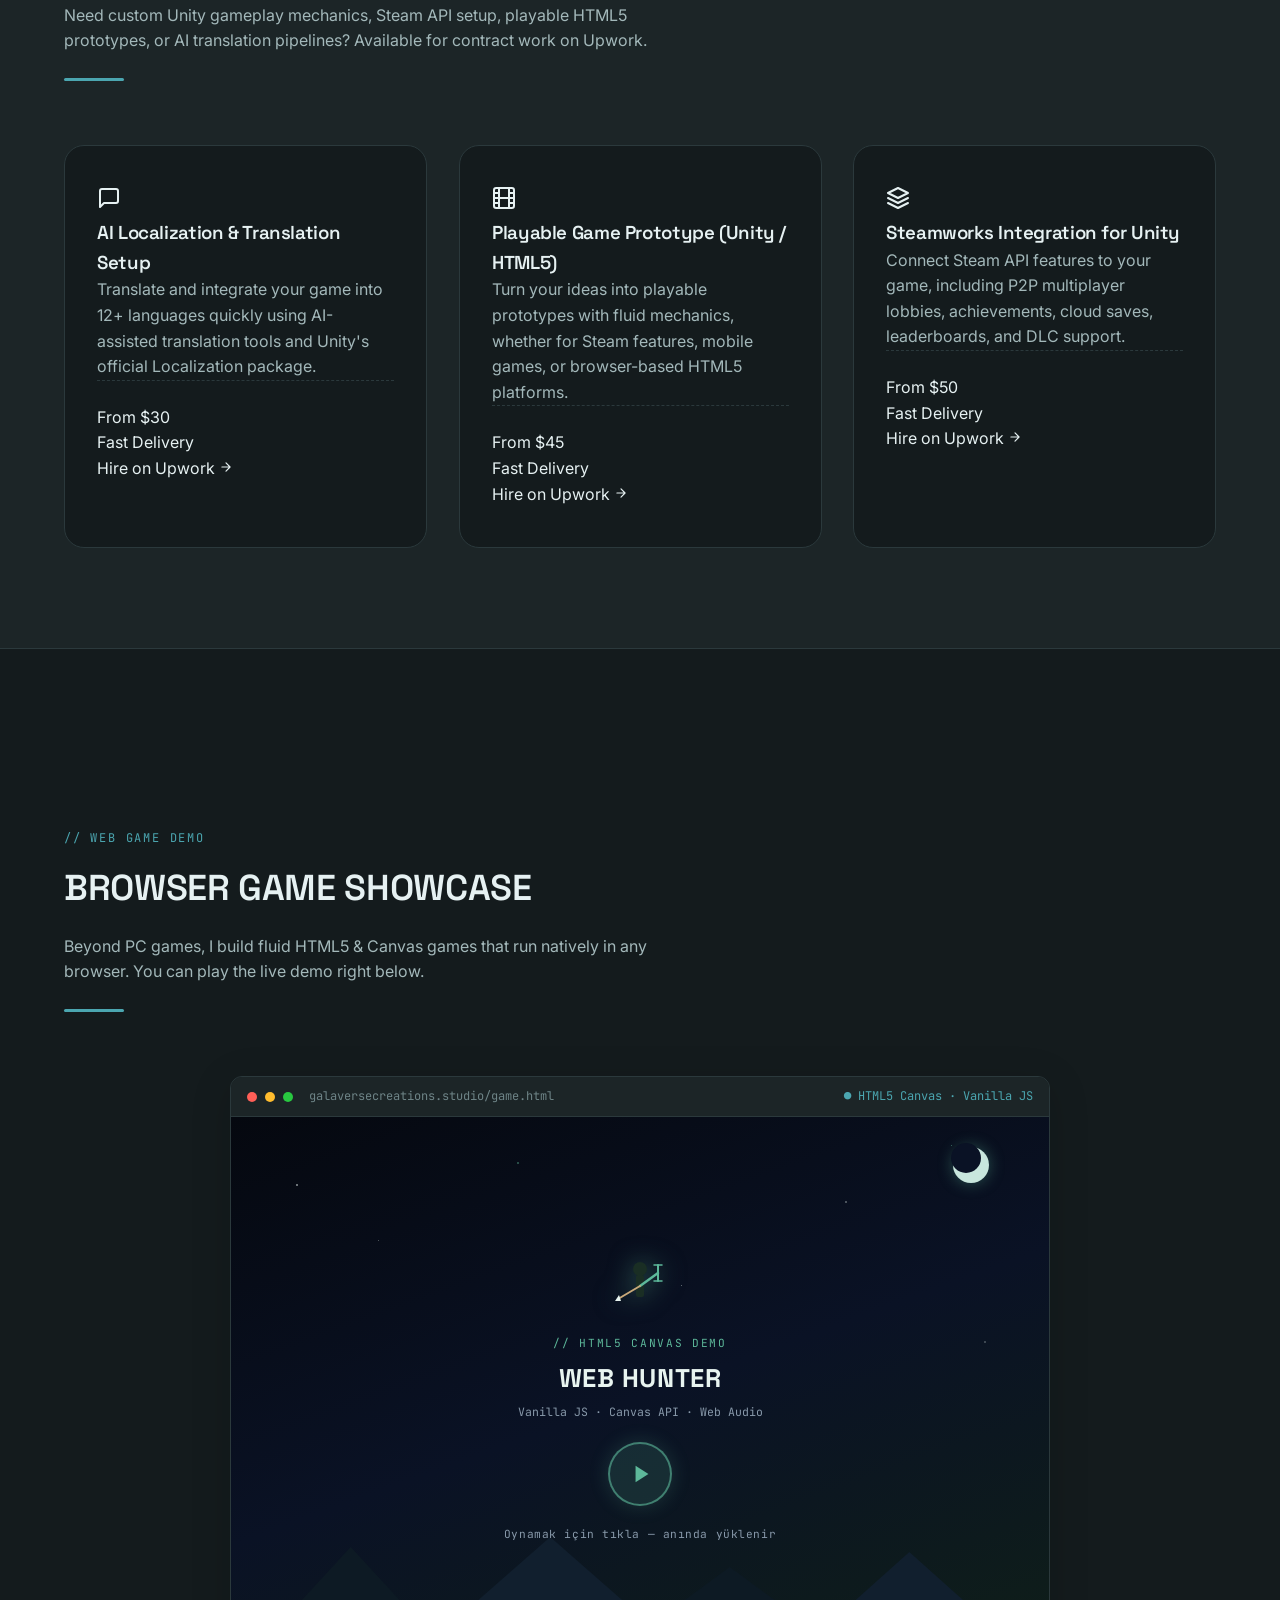
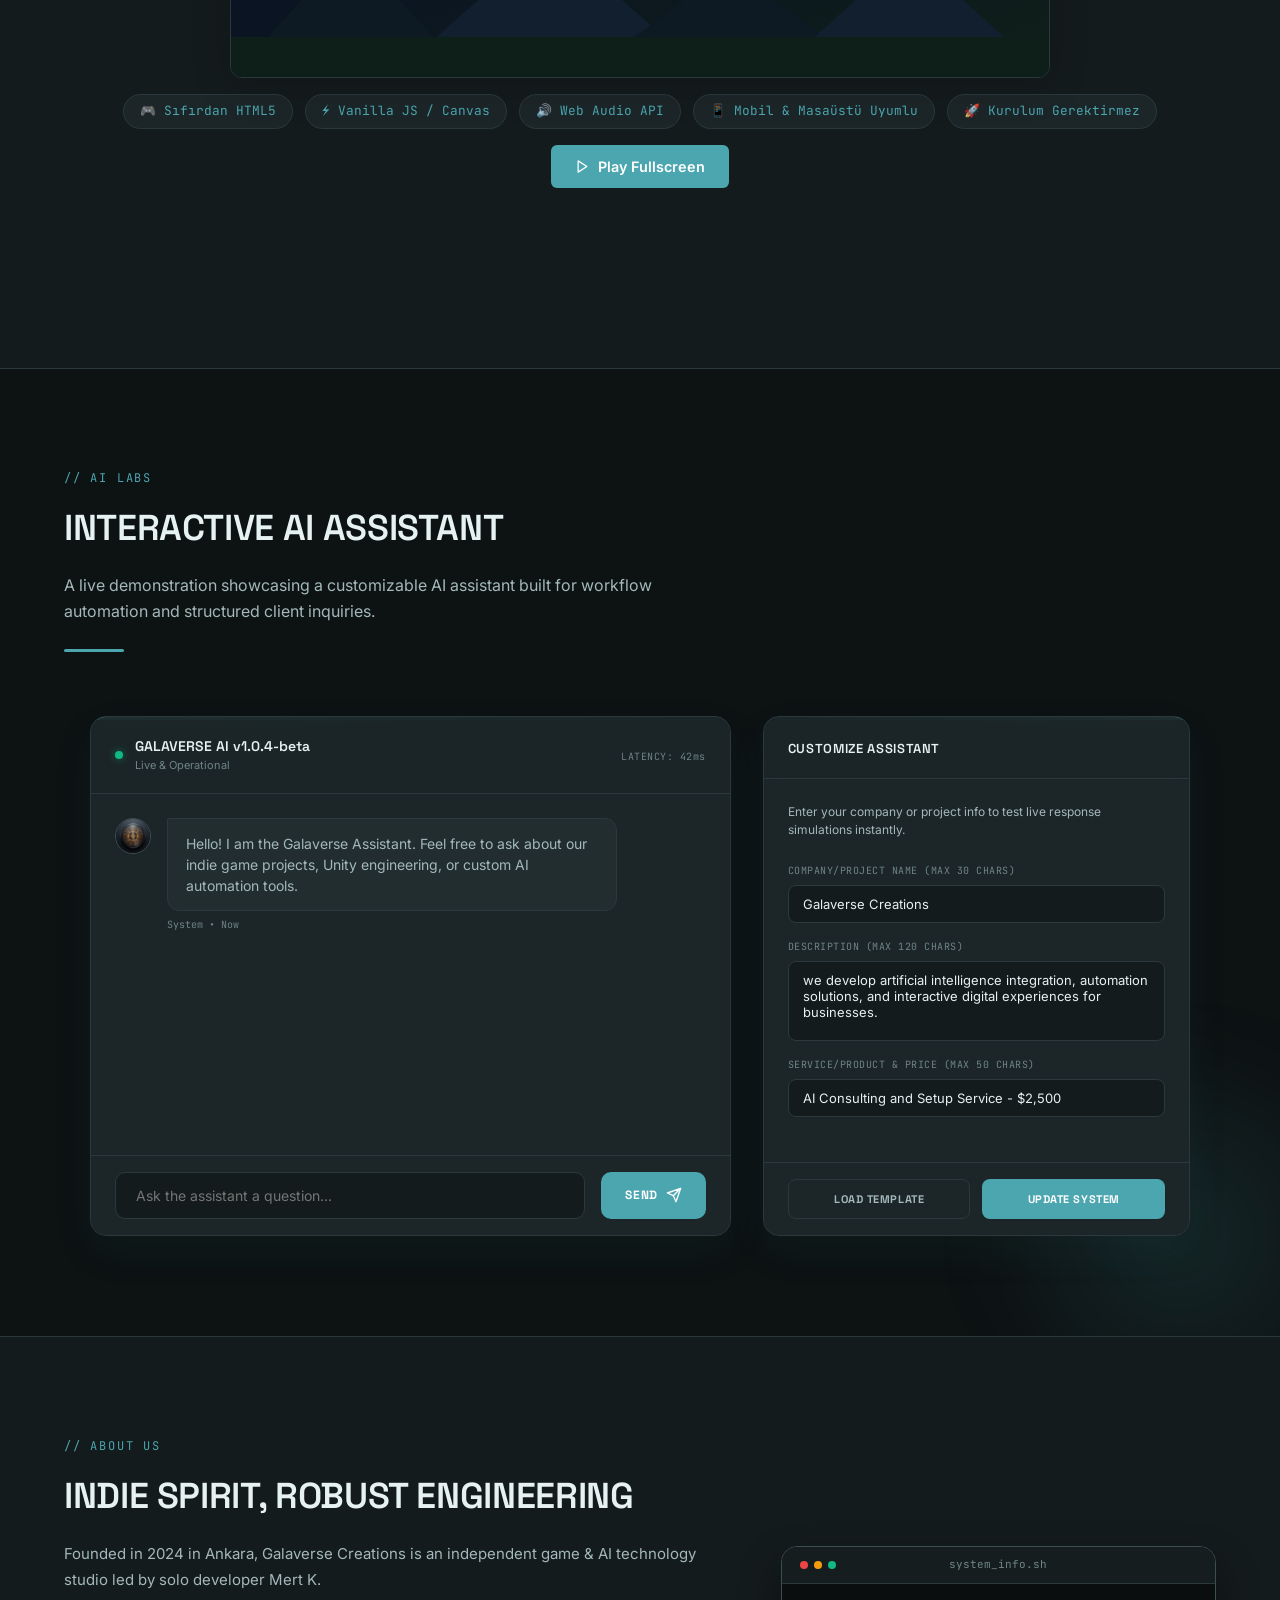
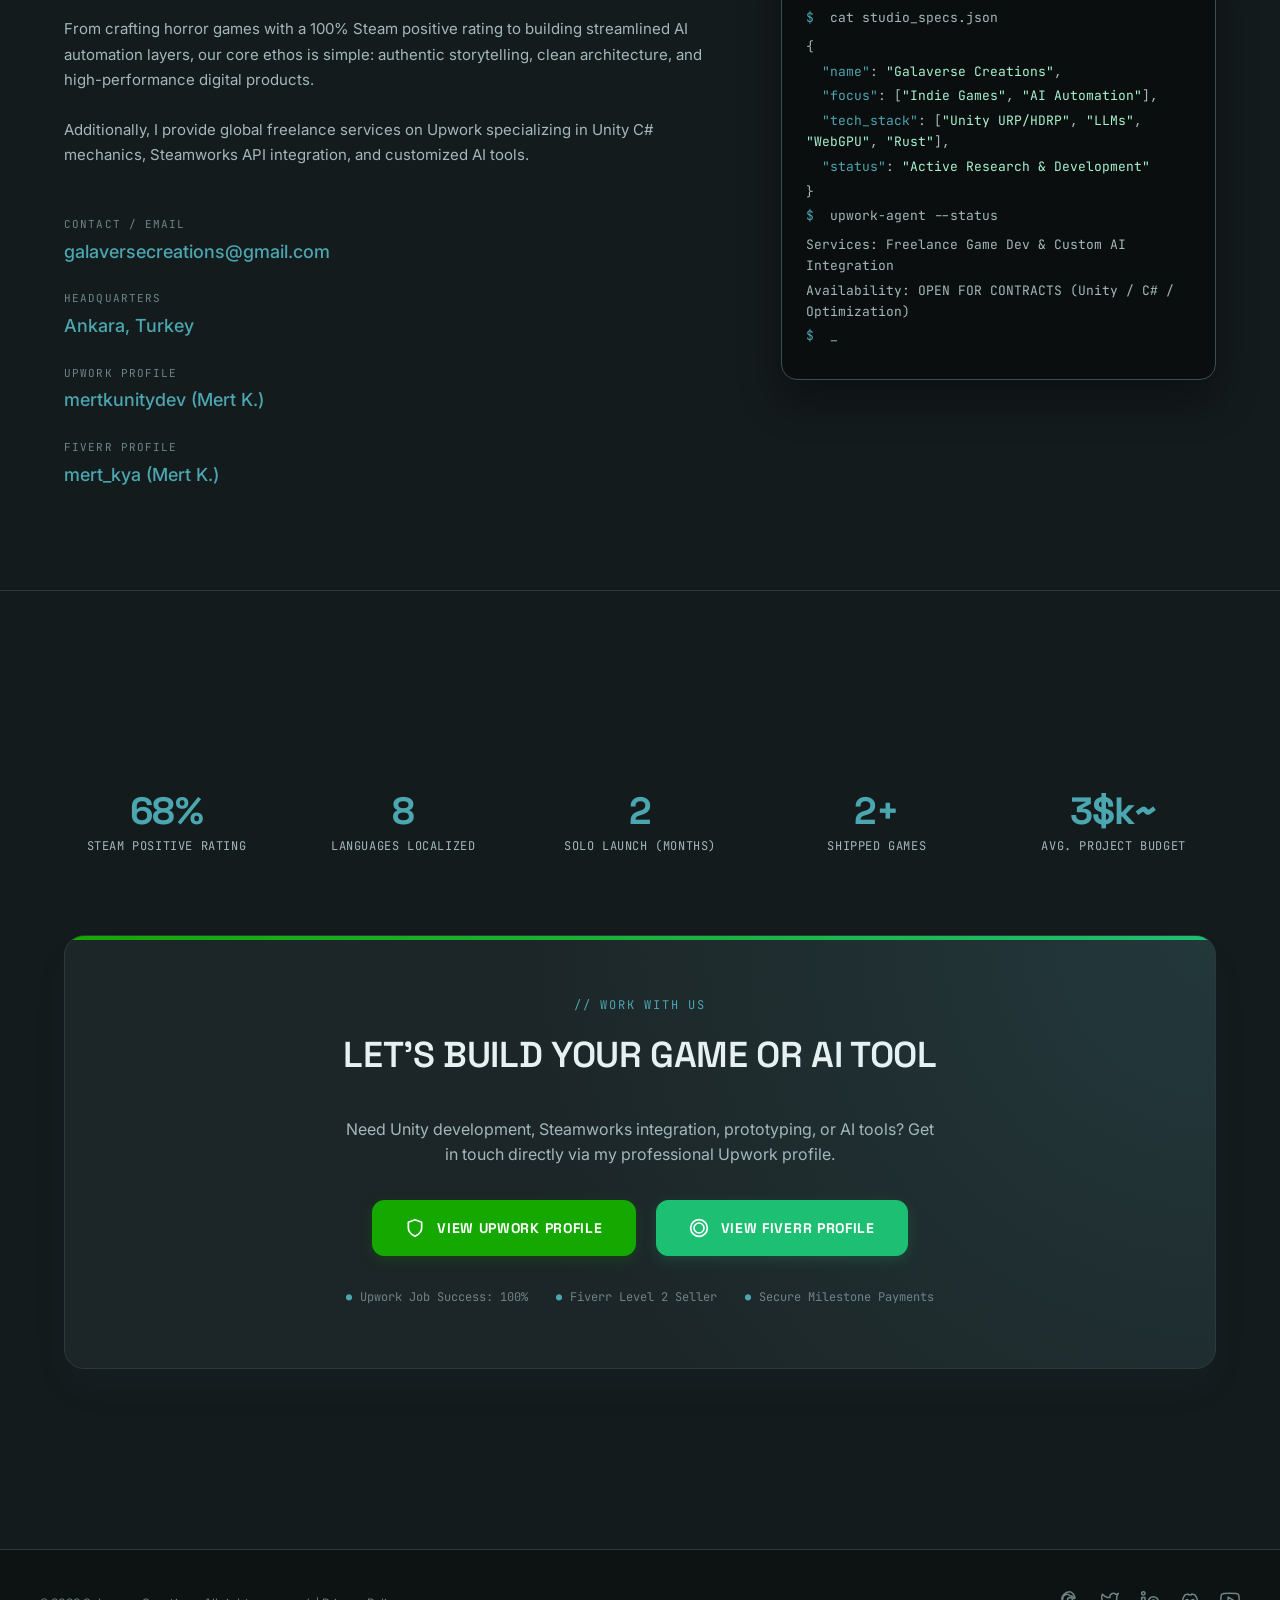
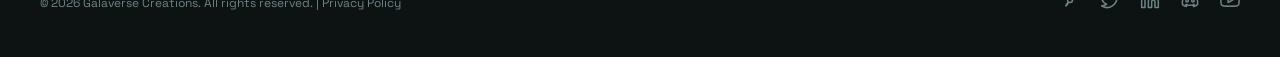
==== commit dd1ba336: "Add files via upload" ====
--- a/index.html
+++ b/index.html
@@ -9,20 +9,21 @@
     <meta name="keywords" content="freelance unity developer, hire unity developer, indie game developer for hire, upwork game developer, unity c# developer, steamworks integration freelancer, epic games developer, freelance ai engineer, ai automation developer, custom ai assistant, game localization ai, unity prototyping, playable html5 game developer, ankara oyun geliştirici, galaverse creations, mert k, the anomaly detective, lunhowl, spear of the sky, nextbot panic, steam capsule art, independent game studio">
     <meta name="author" content="Galaverse Creations">
     <meta name="robots" content="index, follow">
+    <link rel="canonical" href="https://galaversecreations.studio/">
     
     <!-- Open Graph / Facebook -->
     <meta property="og:type" content="website">
     <meta property="og:url" content="https://galaversecreations.studio/">
     <meta property="og:title" content="Galaverse Creations | Indie Game Studio & Freelance Unity AI Engineer">
     <meta property="og:description" content="Independent game studio & freelance tech lab. Explore our Steam PC games and hire us for Unity C# mechanics, Steamworks integration, and AI automation.">
-    <meta property="og:image" content="images/anomaly_detective.jpg">
+    <meta property="og:image" content="images/anomaly_detective.webp">
 
     <!-- Twitter -->
     <meta property="twitter:card" content="summary_large_image">
     <meta property="twitter:url" content="https://galaversecreations.studio/">
     <meta property="twitter:title" content="Galaverse Creations | Indie Game Studio & Freelance Unity AI Engineer">
     <meta property="twitter:description" content="Independent game studio & freelance tech lab. Steam PC games & contract Unity / AI engineering.">
-    <meta property="twitter:image" content="images/anomaly_detective.jpg">
+    <meta property="twitter:image" content="images/anomaly_detective.webp">
 
     <!-- Structured Data (Schema.org) JSON-LD -->
     <script type="application/ld+json">
@@ -34,7 +35,7 @@
           "@id": "https://galaversecreations.studio/#organization",
           "name": "Galaverse Creations",
           "url": "https://galaversecreations.studio/",
-          "logo": "https://galaversecreations.studio/images/ai_avatar.png",
+          "logo": "https://galaversecreations.studio/images/ai_avatar.webp",
           "description": "Galaverse Creations is an independent game development and AI engineering studio based in Ankara, creating atmospheric PC games and specialized automation systems.",
           "email": "galaversecreations@gmail.com",
           "address": {
@@ -202,6 +203,9 @@
         </div>
     </nav>
 
+    <!-- Main Landmark for Screen Readers & SEO -->
+    <main id="main-content">
+
     <!-- Hero Section -->
     <header class="hero-section" id="home">
         <canvas id="hero-canvas" class="hero-canvas"></canvas>
@@ -260,7 +264,7 @@
                 <!-- Project 1: The Anomaly Detective -->
                 <div class="project-card">
                     <div class="project-img-wrapper">
-                        <img src="images/anomaly_detective.jpg" alt="The Anomaly Detective" class="project-img">
+                        <img src="images/anomaly_detective.webp" alt="The Anomaly Detective" class="project-img" width="616" height="353" loading="lazy" decoding="async">
                         <div class="project-status" data-i18n="game1-status">YAYINDA</div>
                     </div>
                     <div class="project-content">
@@ -276,7 +280,7 @@
                             <span class="feature-tag" data-i18n="game1-tag2">Çıkarım Panosu</span>
                             <span class="feature-tag" data-i18n="game1-tag3">Çoklu Sonlar</span>
                         </div>
-                        <a href="https://store.steampowered.com/app/4181340/The_Anomaly_Detective/" target="_blank" rel="noopener noreferrer" class="btn-card">
+                        <a href="https://store.steampowered.com/app/4181340/The_Anomaly_Detective/" target="_blank" rel="noopener noreferrer" class="btn-card" aria-label="The Anomaly Detective - Steam'de İncele">
                             <span data-i18n="btn-steam">Steam'de İncele</span>
                             <svg width="18" height="18" viewBox="0 0 24 24" fill="none" xmlns="http://www.w3.org/2000/svg">
                                 <path d="M12 4H20M20 4V12M20 4L12 12M9 20H15M4 12V18C4 19.1046 4.89543 20 6 20H9" stroke="currentColor" stroke-width="1.8" stroke-linecap="round" stroke-linejoin="round"/>
@@ -288,7 +292,7 @@
                 <!-- Project 2: Lunhowl Coop Horror -->
                 <div class="project-card">
                     <div class="project-img-wrapper">
-                        <img src="images/lunhowl.jpg" alt="Lunhowl Coop Horror" class="project-img">
+                        <img src="images/lunhowl.webp" alt="Lunhowl Coop Horror" class="project-img" width="616" height="353" loading="lazy" decoding="async">
                         <div class="project-status" data-i18n="game2-status">ERKEN ERİŞİM</div>
                     </div>
                     <div class="project-content">
@@ -304,7 +308,7 @@
                             <span class="feature-tag" data-i18n="game2-tag2">Steamworks P2P</span>
                             <span class="feature-tag" data-i18n="game2-tag3">Yapay Zeka Maskotlar</span>
                         </div>
-                        <a href="https://store.steampowered.com/app/3614690/Lunhowl_Coop_Horror/" target="_blank" rel="noopener noreferrer" class="btn-card">
+                        <a href="https://store.steampowered.com/app/3614690/Lunhowl_Coop_Horror/" target="_blank" rel="noopener noreferrer" class="btn-card" aria-label="Lunhowl Coop Horror - Steam'de İncele">
                             <span data-i18n="btn-steam">Steam'de İncele</span>
                             <svg width="18" height="18" viewBox="0 0 24 24" fill="none" xmlns="http://www.w3.org/2000/svg">
                                 <path d="M12 4H20M20 4V12M20 4L12 12M9 20H15M4 12V18C4 19.1046 4.89543 20 6 20H9" stroke="currentColor" stroke-width="1.8" stroke-linecap="round" stroke-linejoin="round"/>
@@ -316,7 +320,7 @@
                 <!-- Project 3: Spear of the Sky -->
                 <div class="project-card">
                     <div class="project-img-wrapper">
-                        <img src="images/spear_of_the_sky.jpg" alt="Spear of the Sky" class="project-img">
+                        <img src="images/spear_of_the_sky.webp" alt="Spear of the Sky" class="project-img" width="616" height="353" loading="lazy" decoding="async">
                         <div class="project-status" data-i18n="game3-status">ÜCRETSİZ YAYINLANDI</div>
                     </div>
                     <div class="project-content">
@@ -332,7 +336,7 @@
                             <span class="feature-tag" data-i18n="game3-tag2">Prestige İlerlemesi</span>
                             <span class="feature-tag" data-i18n="game3-tag3">Liderlik Tabloları</span>
                         </div>
-                        <a href="https://store.steampowered.com/app/4642840/Spear_of_the_Sky/" target="_blank" rel="noopener noreferrer" class="btn-card">
+                        <a href="https://store.steampowered.com/app/4642840/Spear_of_the_Sky/" target="_blank" rel="noopener noreferrer" class="btn-card" aria-label="Spear of the Sky - Steam'de İncele">
                             <span data-i18n="btn-steam">Steam'de İncele</span>
                             <svg width="18" height="18" viewBox="0 0 24 24" fill="none" xmlns="http://www.w3.org/2000/svg">
                                 <path d="M12 4H20M20 4V12M20 4L12 12M9 20H15M4 12V18C4 19.1046 4.89543 20 6 20H9" stroke="currentColor" stroke-width="1.8" stroke-linecap="round" stroke-linejoin="round"/>
@@ -344,7 +348,7 @@
                 <!-- Project 4: NextBot PANIC! -->
                 <div class="project-card">
                     <div class="project-img-wrapper">
-                        <img src="images/nextbot_panic.jpg" alt="NextBot PANIC!" class="project-img">
+                        <img src="images/nextbot_panic.webp" alt="NextBot PANIC!" class="project-img" width="616" height="353" loading="lazy" decoding="async">
                         <div class="project-status" data-i18n="game4-status">YAKINDA · DEMO YAYINDA</div>
                     </div>
                     <div class="project-content">
@@ -360,7 +364,7 @@
                             <span class="feature-tag" data-i18n="game4-tag2">Steam Atölyesi (Workshop)</span>
                             <span class="feature-tag" data-i18n="game4-tag3">Özel Karakter Çizimi</span>
                         </div>
-                        <a href="https://store.steampowered.com/app/5013480/NextBot_PANIC/" target="_blank" rel="noopener noreferrer" class="btn-card">
+                        <a href="https://store.steampowered.com/app/5013480/NextBot_PANIC/" target="_blank" rel="noopener noreferrer" class="btn-card" aria-label="NextBot PANIC! - Steam'de İncele">
                             <span data-i18n="btn-steam">Steam'de İncele</span>
                             <svg width="18" height="18" viewBox="0 0 24 24" fill="none" xmlns="http://www.w3.org/2000/svg">
                                 <path d="M12 4H20M20 4V12M20 4L12 12M9 20H15M4 12V18C4 19.1046 4.89543 20 6 20H9" stroke="currentColor" stroke-width="1.8" stroke-linecap="round" stroke-linejoin="round"/>
@@ -632,7 +636,7 @@
                         <!-- Bot message -->
                         <div class="chat-message bot">
                             <div class="message-avatar">
-                                <img src="images/ai_avatar.png" alt="Galaverse AI Avatar">
+                                <img src="images/ai_avatar.webp" alt="Galaverse AI Avatar" width="40" height="40" loading="lazy">
                             </div>
                             <div class="message-wrapper">
                                 <div class="message-content">
@@ -811,6 +815,8 @@
             </div>
         </div>
     </section>
+
+    </main>
 
     <!-- Footer -->
     <footer class="footer">
@@ -854,17 +860,17 @@
     </footer>
 
     <!-- Interactive Lightbox Modal -->
-    <div class="lightbox-modal" id="lightbox-modal" aria-hidden="true">
+    <div class="lightbox-modal" id="lightbox-modal" aria-hidden="true" inert>
         <div class="lightbox-overlay" id="lightbox-overlay"></div>
         <div class="lightbox-content">
             <button class="lightbox-close" id="lightbox-close" aria-label="Kapat">&times;</button>
-            <img src="" alt="Project Preview" id="lightbox-img" class="lightbox-img">
+            <img src="" alt="Project Preview" id="lightbox-img" class="lightbox-img" width="616" height="353">
             <div class="lightbox-caption" id="lightbox-caption"></div>
         </div>
     </div>
 
     <!-- JS Scripts -->
     <script src="canvas-hero.js" defer></script>
-    <script src="script.js"></script>
+    <script src="script.js" defer></script>
 </body>
 </html>
--- a/style.css
+++ b/style.css
@@ -150,8 +150,9 @@
 
 .btn-primary {
     background-color: var(--accent);
-    color: #ffffff;
+    color: #071518;
     border: 1px solid var(--accent);
+    font-weight: 700;
 }
 
 .btn-primary:hover {
@@ -159,6 +160,7 @@
     border-color: var(--accent-hover);
     box-shadow: 0 0 20px var(--accent-glow);
     transform: translateY(-2px);
+    color: #040e10;
 }
 
 .btn-outline {
@@ -1329,12 +1331,12 @@
 /* Animations */
 @keyframes pulseGlow {
     0%, 100% {
-        opacity: 0.8;
-        box-shadow: 0 0 4px var(--accent-glow);
+        opacity: 0.7;
+        transform: scale(0.98);
     }
     50% {
         opacity: 1;
-        box-shadow: 0 0 15px var(--accent-glow);
+        transform: scale(1.02);
     }
 }
 
@@ -1371,8 +1373,8 @@
 }
 
 @keyframes cursorBlink {
-    from, to { color: transparent }
-    50% { color: var(--accent) }
+    from, to { opacity: 0; }
+    50% { opacity: 1; }
 }
 
 /* Services Section */
@@ -2021,7 +2023,7 @@
     font-family: var(--font-mono);
     font-size: 12px;
     letter-spacing: 0.05em;
-    color: var(--text-muted);
+    color: var(--text-secondary);
     text-transform: uppercase;
 }
 
@@ -2081,7 +2083,7 @@
     position: fixed;
     inset: 0;
     z-index: 9999;
-    display: flex;
+    display: none;
     align-items: center;
     justify-content: center;
     opacity: 0;
@@ -2090,6 +2092,7 @@
 }
 
 .lightbox-modal.active {
+    display: flex;
     opacity: 1;
     pointer-events: auto;
 }
